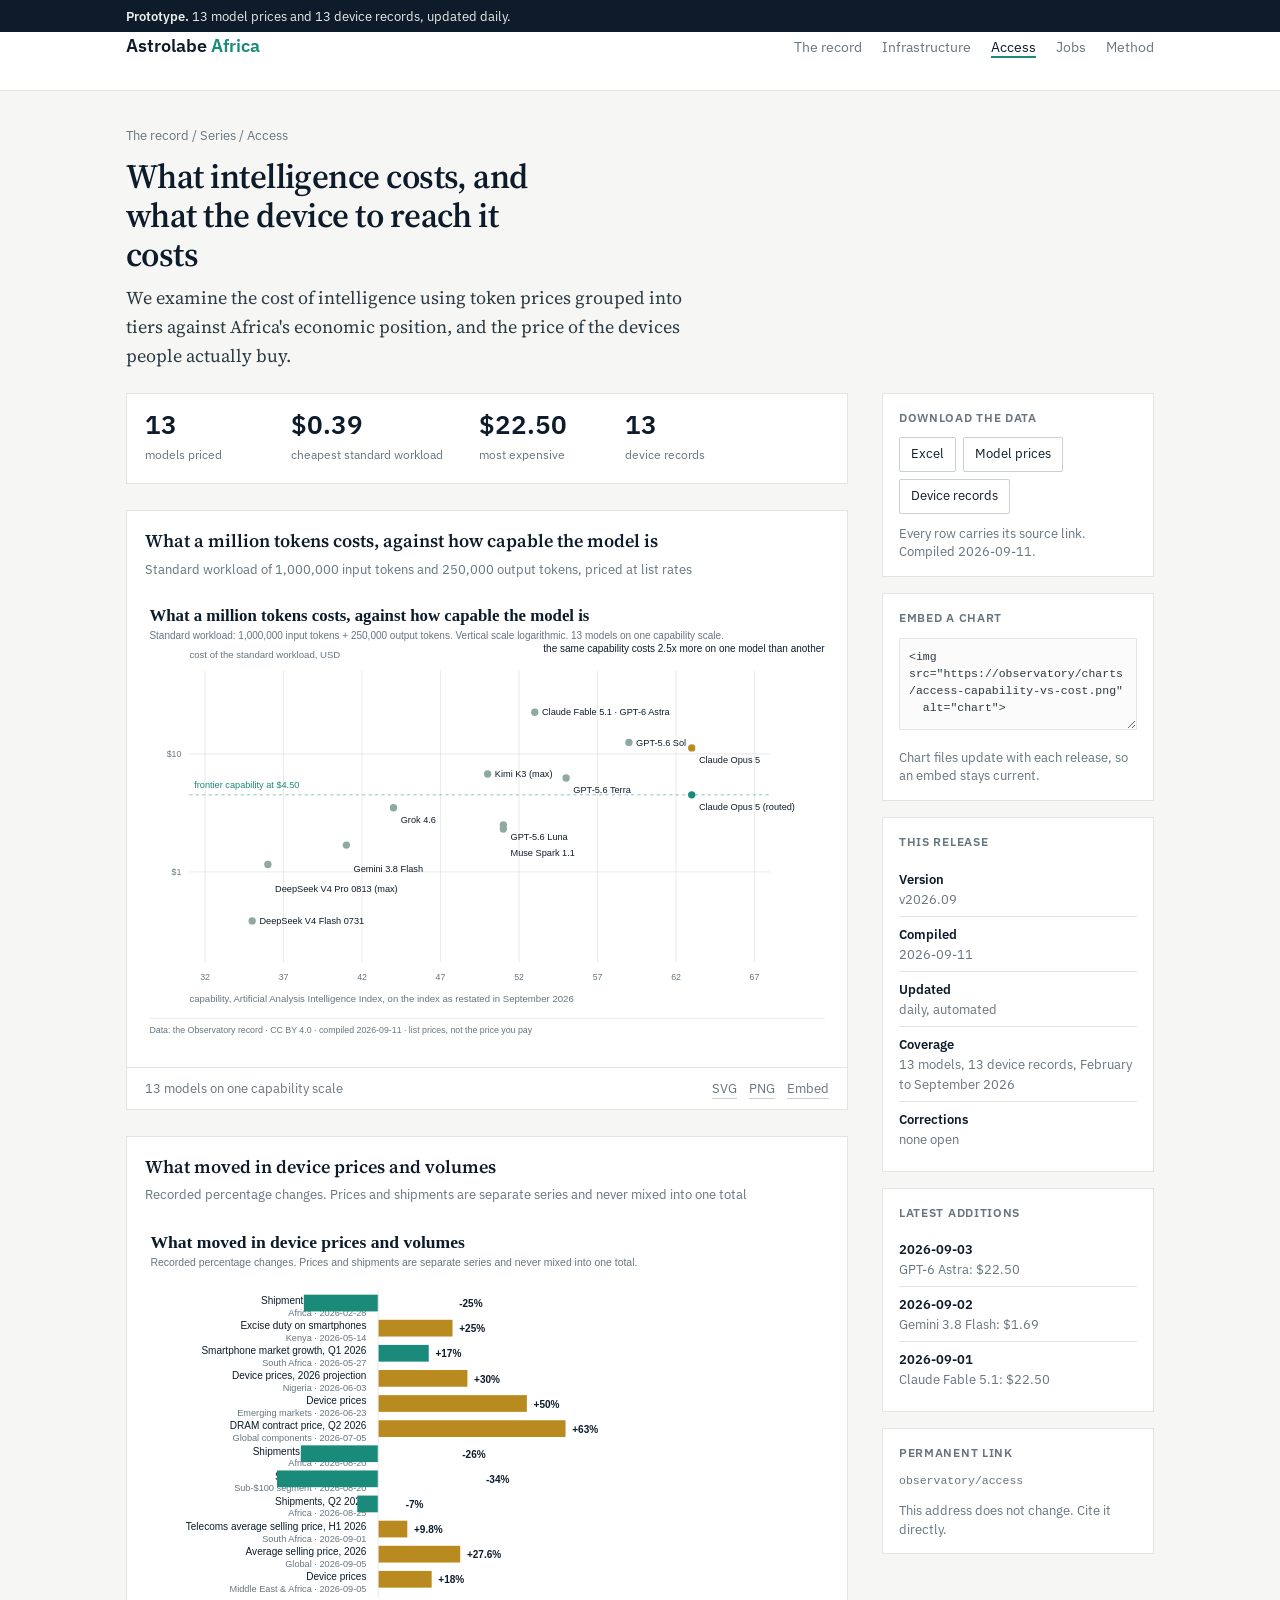
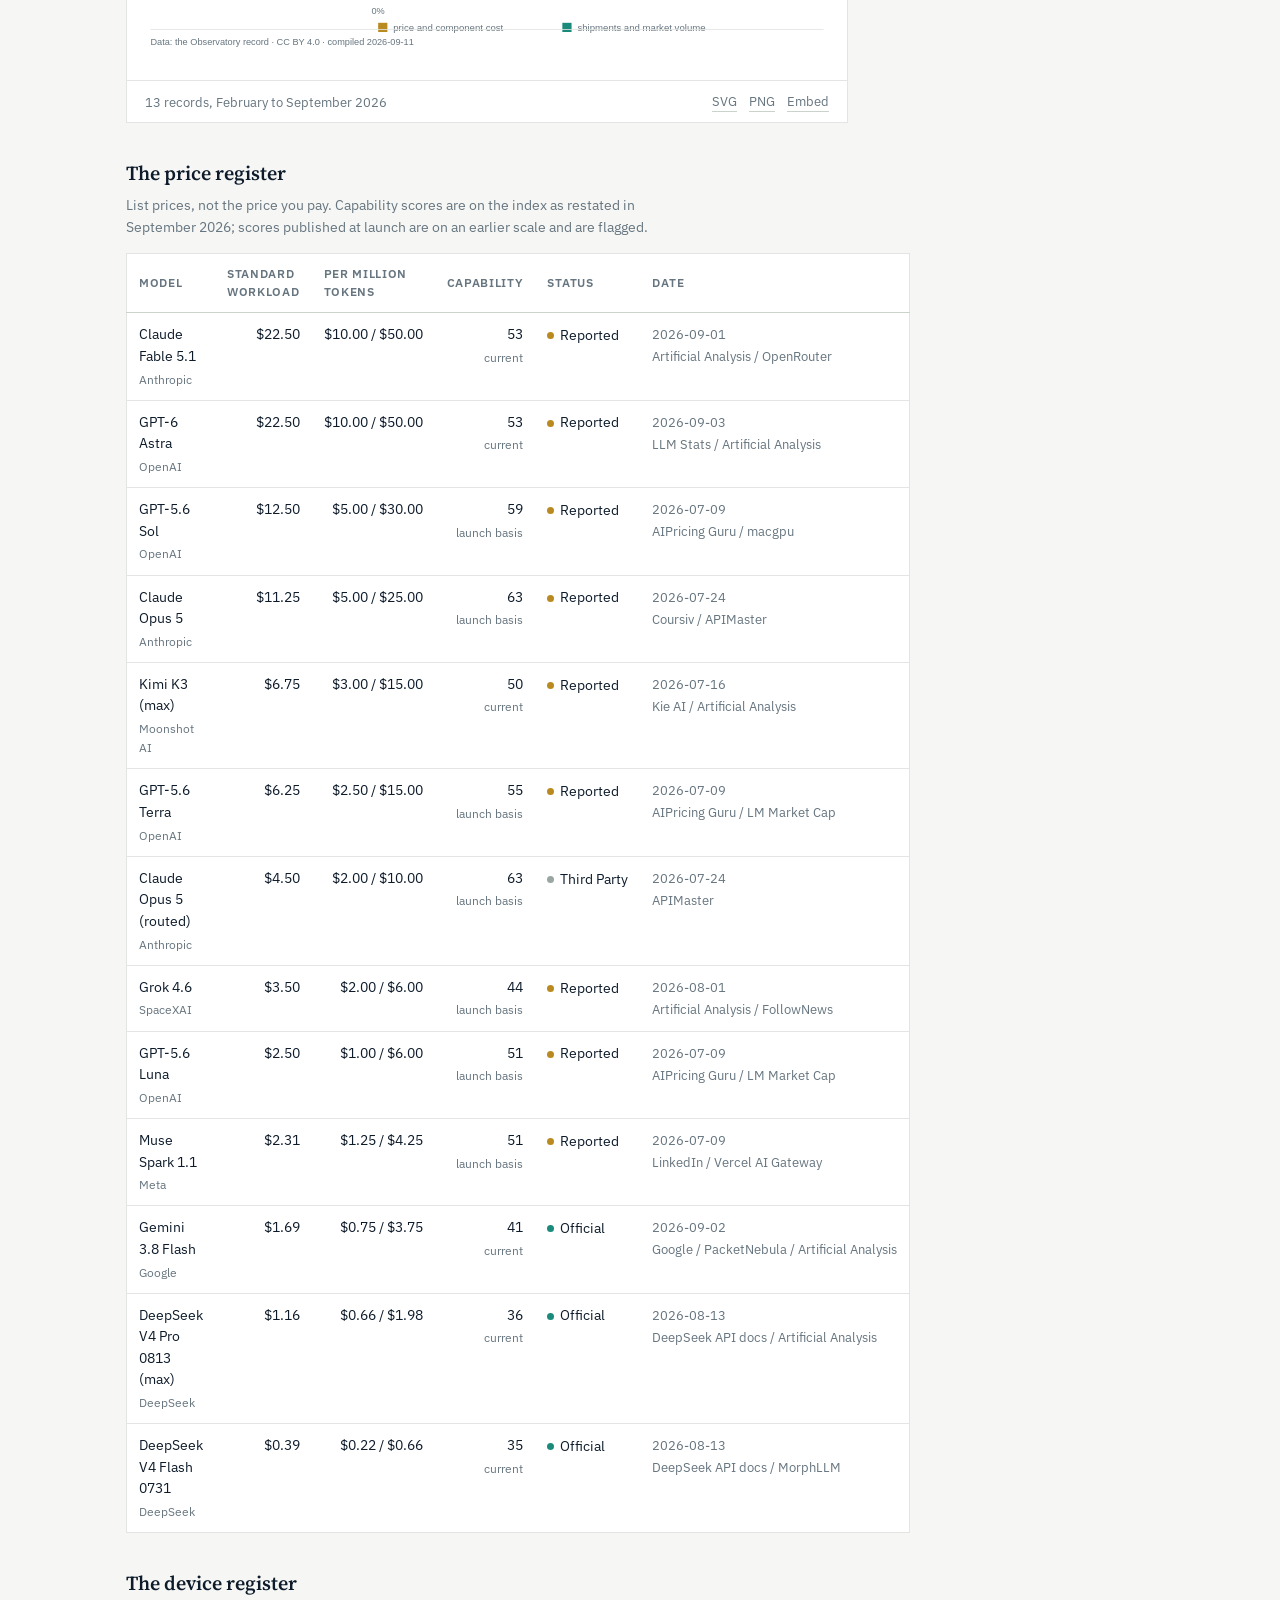
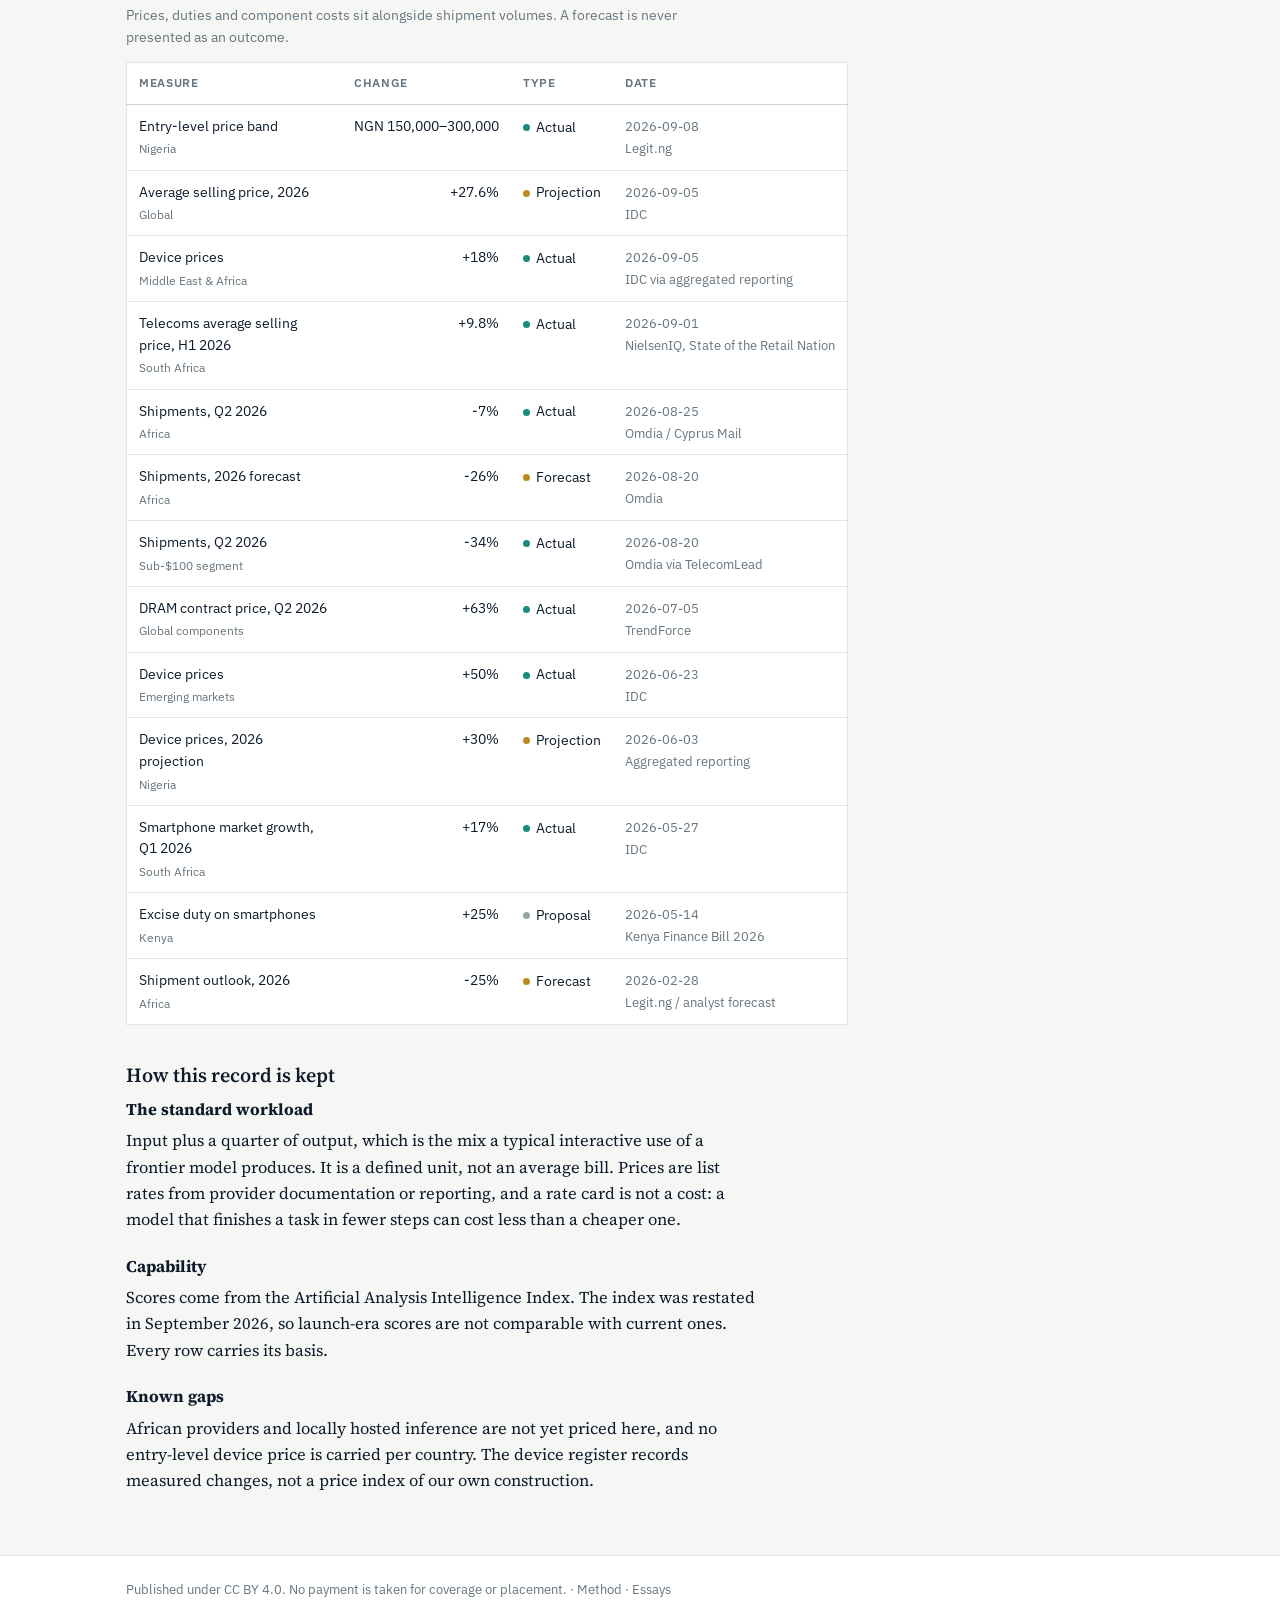
==== access.html @ ad00f9d3 "Whole site in the shareable-chart system Home (monitoring index), Infrastructure, Access, Jobs, Meth" ====
<!DOCTYPE html>
<html lang="en">
<head>
<meta charset="utf-8">
<meta name="viewport" content="width=device-width, initial-scale=1">
<title>Access — what AI costs in Africa</title>
<link rel="preconnect" href="https://fonts.googleapis.com">
<link rel="preconnect" href="https://fonts.gstatic.com" crossorigin>
<link href="https://fonts.googleapis.com/css2?family=Source+Serif+4:opsz,wght@8..60,400;8..60,600&family=IBM+Plex+Sans:wght@400;500;600&display=swap" rel="stylesheet">
<link rel="stylesheet" href="css/style.css">
</head>
<body>
<div class="flag"><div class="wrap"><b>Prototype.</b> 13 model prices and 13 device records, updated daily.</div></div>
<header class="masthead"><div class="wrap">
  <a class="mark" href="index.html">Astrolabe <span>Africa</span></a>
  <nav class="nav"><a href="index.html">The record</a><a href="infrastructure.html">Infrastructure</a><a class="here" href="access.html">Access</a><a href="jobs.html">Jobs</a><a href="method.html">Method</a></nav>
</div></header>
<header class="title"><div class="wrap">
  <div class="crumb"><a href="index.html">The record</a> / Series / Access</div>
  <h1>What intelligence costs, and what the device to reach it costs</h1>
  <p class="standfirst">We examine the cost of intelligence using token prices grouped into tiers against Africa's economic position, and the price of the devices people actually buy.</p>
</div></header>
<div class="wrap layout">
  <div><div class="readout">
      <div><b>13</b><small>models priced</small></div>
      <div><b>$0.39</b><small>cheapest standard workload</small></div>
      <div><b>$22.50</b><small>most expensive</small></div>
      <div><b>13</b><small>device records</small></div>
    </div>
    
    <div class="frame">
      <div class="frame-head">
        <h2>What a million tokens costs, against how capable the model is</h2>
        <p>Standard workload of 1,000,000 input tokens and 250,000 output tokens, priced at list rates</p>
      </div>
      <img src="charts/access-capability-vs-cost.svg" alt="What a million tokens costs, against how capable the model is">
      <div class="frame-foot">
        <span>13 models on one capability scale</span>
        <span class="dl">
          <a href="charts/access-capability-vs-cost.svg" download>SVG</a>
          <a href="charts/access-capability-vs-cost.png" download>PNG</a>
          <a href="#embed">Embed</a>
        </span>
      </div>
    </div>
    
    <div class="frame">
      <div class="frame-head">
        <h2>What moved in device prices and volumes</h2>
        <p>Recorded percentage changes. Prices and shipments are separate series and never mixed into one total</p>
      </div>
      <img src="charts/access-device-moves.svg" alt="What moved in device prices and volumes">
      <div class="frame-foot">
        <span>13 records, February to September 2026</span>
        <span class="dl">
          <a href="charts/access-device-moves.svg" download>SVG</a>
          <a href="charts/access-device-moves.png" download>PNG</a>
          <a href="#embed">Embed</a>
        </span>
      </div>
    </div>
    <h2 class="sec">The price register</h2>
    <p class="sec-note">List prices, not the price you pay. Capability scores are on the index as restated in
    September 2026; scores published at launch are on an earlier scale and are flagged.</p>
    <table class="register">
      <thead><tr><th>Model</th><th class="num">Standard workload</th><th class="num">Per million tokens</th>
      <th class="num">Capability</th><th>Status</th><th>Date</th></tr></thead>
      <tbody><tr><td class="pr">Claude Fable 5.1<span class="sub">Anthropic</span></td><td class="num">$22.50</td><td class="num">$10.00 / $50.00</td><td class="num">53<span class="sub">current</span></td><td><span class="st reported"><i></i>Reported</span></td><td class="chg">2026-09-01<span class="sub"><a class="src" href="https://artificialanalysis.ai/models/claude-fable-5-1" target="_blank" rel="noopener">Artificial Analysis / OpenRouter</a></span></td></tr><tr><td class="pr">GPT-6 Astra<span class="sub">OpenAI</span></td><td class="num">$22.50</td><td class="num">$10.00 / $50.00</td><td class="num">53<span class="sub">current</span></td><td><span class="st reported"><i></i>Reported</span></td><td class="chg">2026-09-03<span class="sub"><a class="src" href="https://llm-stats.com/blog/research/gpt-6-astra-launch" target="_blank" rel="noopener">LLM Stats / Artificial Analysis</a></span></td></tr><tr><td class="pr">GPT-5.6 Sol<span class="sub">OpenAI</span></td><td class="num">$12.50</td><td class="num">$5.00 / $30.00</td><td class="num">59<span class="sub">launch basis</span></td><td><span class="st reported"><i></i>Reported</span></td><td class="chg">2026-07-09<span class="sub"><a class="src" href="https://www.aipricing.guru/openai-pricing/" target="_blank" rel="noopener">AIPricing Guru / macgpu</a></span></td></tr><tr><td class="pr">Claude Opus 5<span class="sub">Anthropic</span></td><td class="num">$11.25</td><td class="num">$5.00 / $25.00</td><td class="num">63<span class="sub">launch basis</span></td><td><span class="st reported"><i></i>Reported</span></td><td class="chg">2026-07-24<span class="sub"><a class="src" href="https://apimaster.ai/blog/claude-opus-5-apimaster-launch-2026" target="_blank" rel="noopener">Coursiv / APIMaster</a></span></td></tr><tr><td class="pr">Kimi K3 (max)<span class="sub">Moonshot AI</span></td><td class="num">$6.75</td><td class="num">$3.00 / $15.00</td><td class="num">50<span class="sub">current</span></td><td><span class="st reported"><i></i>Reported</span></td><td class="chg">2026-07-16<span class="sub"><a class="src" href="https://kie.ai/blog/kimi-k3-pricing" target="_blank" rel="noopener">Kie AI / Artificial Analysis</a></span></td></tr><tr><td class="pr">GPT-5.6 Terra<span class="sub">OpenAI</span></td><td class="num">$6.25</td><td class="num">$2.50 / $15.00</td><td class="num">55<span class="sub">launch basis</span></td><td><span class="st reported"><i></i>Reported</span></td><td class="chg">2026-07-09<span class="sub"><a class="src" href="https://lmmarketcap.com/reports/gpt-5-6-sol-terra-luna" target="_blank" rel="noopener">AIPricing Guru / LM Market Cap</a></span></td></tr><tr><td class="pr">Claude Opus 5 (routed)<span class="sub">Anthropic</span></td><td class="num">$4.50</td><td class="num">$2.00 / $10.00</td><td class="num">63<span class="sub">launch basis</span></td><td><span class="st third"><i></i>Third Party</span></td><td class="chg">2026-07-24<span class="sub"><a class="src" href="https://apimaster.ai/blog/claude-opus-5-apimaster-launch-2026" target="_blank" rel="noopener">APIMaster</a></span></td></tr><tr><td class="pr">Grok 4.6<span class="sub">SpaceXAI</span></td><td class="num">$3.50</td><td class="num">$2.00 / $6.00</td><td class="num">44<span class="sub">launch basis</span></td><td><span class="st reported"><i></i>Reported</span></td><td class="chg">2026-08-01<span class="sub"><a class="src" href="https://artificialanalysis.ai/models" target="_blank" rel="noopener">Artificial Analysis / FollowNews</a></span></td></tr><tr><td class="pr">GPT-5.6 Luna<span class="sub">OpenAI</span></td><td class="num">$2.50</td><td class="num">$1.00 / $6.00</td><td class="num">51<span class="sub">launch basis</span></td><td><span class="st reported"><i></i>Reported</span></td><td class="chg">2026-07-09<span class="sub"><a class="src" href="https://lmmarketcap.com/reports/gpt-5-6-sol-terra-luna" target="_blank" rel="noopener">AIPricing Guru / LM Market Cap</a></span></td></tr><tr><td class="pr">Muse Spark 1.1<span class="sub">Meta</span></td><td class="num">$2.31</td><td class="num">$1.25 / $4.25</td><td class="num">51<span class="sub">launch basis</span></td><td><span class="st reported"><i></i>Reported</span></td><td class="chg">2026-07-09<span class="sub"><a class="src" href="https://vercel.com/ai-gateway/models/muse-spark-1-1" target="_blank" rel="noopener">LinkedIn / Vercel AI Gateway</a></span></td></tr><tr><td class="pr">Gemini 3.8 Flash<span class="sub">Google</span></td><td class="num">$1.69</td><td class="num">$0.75 / $3.75</td><td class="num">41<span class="sub">current</span></td><td><span class="st official"><i></i>Official</span></td><td class="chg">2026-09-02<span class="sub"><a class="src" href="https://benchlm.ai/models/gemini-3-8-flash" target="_blank" rel="noopener">Google / PacketNebula / Artificial Analysis</a></span></td></tr><tr><td class="pr">DeepSeek V4 Pro 0813 (max)<span class="sub">DeepSeek</span></td><td class="num">$1.16</td><td class="num">$0.66 / $1.98</td><td class="num">36<span class="sub">current</span></td><td><span class="st official"><i></i>Official</span></td><td class="chg">2026-08-13<span class="sub"><a class="src" href="https://api-docs.deepseek.com/quick_start/pricing/" target="_blank" rel="noopener">DeepSeek API docs / Artificial Analysis</a></span></td></tr><tr><td class="pr">DeepSeek V4 Flash 0731<span class="sub">DeepSeek</span></td><td class="num">$0.39</td><td class="num">$0.22 / $0.66</td><td class="num">35<span class="sub">current</span></td><td><span class="st official"><i></i>Official</span></td><td class="chg">2026-08-13<span class="sub"><a class="src" href="https://www.morphllm.com/deepseek-v4" target="_blank" rel="noopener">DeepSeek API docs / MorphLLM</a></span></td></tr></tbody>
    </table>
    <h2 class="sec">The device register</h2>
    <p class="sec-note">Prices, duties and component costs sit alongside shipment volumes. A forecast is never
    presented as an outcome.</p>
    <table class="register">
      <thead><tr><th>Measure</th><th class="num">Change</th><th>Type</th><th>Date</th></tr></thead>
      <tbody><tr><td class="pr">Entry-level price band<span class="sub">Nigeria</span></td><td class="num">NGN 150,000&ndash;300,000</td><td><span class="st official"><i></i>Actual</span></td><td class="chg">2026-09-08<span class="sub"><a class="src" href="https://www.legit.ng/business-economy/technology/" target="_blank" rel="noopener">Legit.ng</a></span></td></tr><tr><td class="pr">Average selling price, 2026<span class="sub">Global</span></td><td class="num">+27.6%</td><td><span class="st reported"><i></i>Projection</span></td><td class="chg">2026-09-05<span class="sub"><a class="src" href="https://my.idc.com/getdoc.jsp?containerId=IDC_P37251" target="_blank" rel="noopener">IDC</a></span></td></tr><tr><td class="pr">Device prices<span class="sub">Middle East &amp; Africa</span></td><td class="num">+18%</td><td><span class="st official"><i></i>Actual</span></td><td class="chg">2026-09-05<span class="sub"><a class="src" href="https://my.idc.com/getdoc.jsp?containerId=IDC_P37251" target="_blank" rel="noopener">IDC via aggregated reporting</a></span></td></tr><tr><td class="pr">Telecoms average selling price, H1 2026<span class="sub">South Africa</span></td><td class="num">+9.8%</td><td><span class="st official"><i></i>Actual</span></td><td class="chg">2026-09-01<span class="sub"><a class="src" href="https://mybroadband.co.za/news/smartphones/" target="_blank" rel="noopener">NielsenIQ, State of the Retail Nation</a></span></td></tr><tr><td class="pr">Shipments, Q2 2026<span class="sub">Africa</span></td><td class="num">-7%</td><td><span class="st official"><i></i>Actual</span></td><td class="chg">2026-08-25<span class="sub"><a class="src" href="https://cyprus-mail.com/2026/08/25/africas-smartphone-market-suffers-first-decline-in-three-years/" target="_blank" rel="noopener">Omdia / Cyprus Mail</a></span></td></tr><tr><td class="pr">Shipments, 2026 forecast<span class="sub">Africa</span></td><td class="num">-26%</td><td><span class="st reported"><i></i>Forecast</span></td><td class="chg">2026-08-20<span class="sub"><a class="src" href="https://omdia.tech.informa.com/" target="_blank" rel="noopener">Omdia</a></span></td></tr><tr><td class="pr">Shipments, Q2 2026<span class="sub">Sub-$100 segment</span></td><td class="num">-34%</td><td><span class="st official"><i></i>Actual</span></td><td class="chg">2026-08-20<span class="sub"><a class="src" href="https://telecomlead.com/smartphone/africa-smartphone-shipments-fall-7-in-q2-2026-as-sub-100-devices-plunge-34" target="_blank" rel="noopener">Omdia via TelecomLead</a></span></td></tr><tr><td class="pr">DRAM contract price, Q2 2026<span class="sub">Global components</span></td><td class="num">+63%</td><td><span class="st official"><i></i>Actual</span></td><td class="chg">2026-07-05<span class="sub"><a class="src" href="https://www.trendforce.com/presscenter/" target="_blank" rel="noopener">TrendForce</a></span></td></tr><tr><td class="pr">Device prices<span class="sub">Emerging markets</span></td><td class="num">+50%</td><td><span class="st official"><i></i>Actual</span></td><td class="chg">2026-06-23<span class="sub"><a class="src" href="https://my.idc.com/getdoc.jsp?containerId=IDC_P37251" target="_blank" rel="noopener">IDC</a></span></td></tr><tr><td class="pr">Device prices, 2026 projection<span class="sub">Nigeria</span></td><td class="num">+30%</td><td><span class="st reported"><i></i>Projection</span></td><td class="chg">2026-06-03<span class="sub"><a class="src" href="https://techcabal.com/" target="_blank" rel="noopener">Aggregated reporting</a></span></td></tr><tr><td class="pr">Smartphone market growth, Q1 2026<span class="sub">South Africa</span></td><td class="num">+17%</td><td><span class="st official"><i></i>Actual</span></td><td class="chg">2026-05-27<span class="sub"><a class="src" href="https://my.idc.com/getdoc.jsp?containerId=IDC_P37251" target="_blank" rel="noopener">IDC</a></span></td></tr><tr><td class="pr">Excise duty on smartphones<span class="sub">Kenya</span></td><td class="num">+25%</td><td><span class="st third"><i></i>Proposal</span></td><td class="chg">2026-05-14<span class="sub"><a class="src" href="https://www.businessdailyafrica.com/bd/economy/kenya-finance-bill-2026-smartphones-excise-duty" target="_blank" rel="noopener">Kenya Finance Bill 2026</a></span></td></tr><tr><td class="pr">Shipment outlook, 2026<span class="sub">Africa</span></td><td class="num">-25%</td><td><span class="st reported"><i></i>Forecast</span></td><td class="chg">2026-02-28<span class="sub"><a class="src" href="https://www.legit.ng/business-economy/technology/" target="_blank" rel="noopener">Legit.ng / analyst forecast</a></span></td></tr></tbody>
    </table>
    <h2 class="sec">How this record is kept</h2>
    <div class="prose">
      <h3>The standard workload</h3>
      <p>Input plus a quarter of output, which is the mix a typical interactive use of a frontier model produces.
      It is a defined unit, not an average bill. Prices are list rates from provider documentation or reporting,
      and a rate card is not a cost: a model that finishes a task in fewer steps can cost less than a cheaper one.</p>
      <h3>Capability</h3>
      <p>Scores come from the Artificial Analysis Intelligence Index. The index was restated in September 2026, so
      launch-era scores are not comparable with current ones. Every row carries its basis.</p>
      <h3>Known gaps</h3>
      <p>African providers and locally hosted inference are not yet priced here, and no entry-level device price is
      carried per country. The device register records measured changes, not a price index of our own construction.</p>
    </div></div>

  <aside class="side">
    <div class="box">
      <h3>Download the data</h3>
      <div class="files"><a href="data/ai-access-observatory.xlsx" download>Excel</a><a href="data/model-prices.csv" download>Model prices</a><a href="data/device-prices.csv" download>Device records</a></div>
      <p>Every row carries its source link. Compiled 2026-09-11.</p>
    </div>
    <div class="box" id="embed">
      <h3>Embed a chart</h3>
      <textarea readonly>&lt;img src="https://observatory/charts/access-capability-vs-cost.png"
  alt="chart"&gt;</textarea>
      <p>Chart files update with each release, so an embed stays current.</p>
    </div>
    <div class="box">
      <h3>This release</h3>
      <ul><li><b>Version</b>v2026.09</li><li><b>Compiled</b>2026-09-11</li><li><b>Updated</b>daily, automated</li><li><b>Coverage</b>13 models, 13 device records, February to September 2026</li><li><b>Corrections</b>none open</li></ul>
    </div>
    <div class="box">
      <h3>Latest additions</h3>
      <ul><li><b>2026-09-03</b>GPT-6 Astra: $22.50</li><li><b>2026-09-02</b>Gemini 3.8 Flash: $1.69</li><li><b>2026-09-01</b>Claude Fable 5.1: $22.50</li></ul>
    </div>
    <div class="box">
      <h3>Permanent link</h3>
      <div class="perm">observatory/access</div>
      <p>This address does not change. Cite it directly.</p>
    </div>
  </aside>
</div>
<footer><div class="wrap">
  Published under CC BY 4.0. No payment is taken for coverage or placement.
  · <a href="method.html">Method</a> · <a href="analysis.html">Essays</a>
</div></footer>
</body>
</html>
---- css/style.css ----
/* Observatory design system: one ground, one ink, colour reserved for data.
   Serif for reading, sans for numerals and interface. Thin rules, no shadow. */
:root{
  --ground:#F6F7F5; --surface:#FFFFFF; --ink:#0D1B2A; --muted:#66757F;
  --rule:#E2E5E2; --rule-strong:#C9D2CB;
  --live:#1A8A7A; --plan:#B98A1F; --jobs:#C05A36; --action:#1B4F8A;
  --serif:"Source Serif 4",Georgia,"Times New Roman",serif;
  --sans:"IBM Plex Sans",-apple-system,"Segoe UI",Helvetica,Arial,sans-serif;
}
*{box-sizing:border-box}
body{margin:0;background:var(--ground);color:var(--ink);font-family:var(--serif);font-size:17px;
     line-height:1.6;font-variant-numeric:tabular-nums;-webkit-font-smoothing:antialiased}
a{color:var(--action);text-decoration:none;border-bottom:1px solid rgba(27,79,138,.28)}
a:hover{border-bottom-color:var(--action)}
a:focus-visible,button:focus-visible{outline:2px solid var(--action);outline-offset:3px}
.wrap{max-width:1080px;margin:0 auto;padding:0 26px}

/* chrome */
.flag{background:var(--ink);color:#E7EDE8;font-family:var(--sans);font-size:12.5px;padding:6px 0}
.flag b{font-weight:600}
.masthead{background:var(--surface);border-bottom:1px solid var(--rule)}
.masthead .wrap{display:flex;align-items:baseline;gap:30px;height:58px}
.mark{font-family:var(--sans);font-weight:600;font-size:18px;color:var(--ink);border:0}
.mark span{color:var(--live)}
.nav{margin-left:auto;display:flex;gap:20px;font-family:var(--sans);font-size:14px}
.nav a{color:var(--muted);border:0}
.nav a:hover{color:var(--ink)}
.nav a.here{color:var(--ink);box-shadow:inset 0 -2px 0 var(--live)}

/* page title */
header.title{padding:34px 0 22px}
.crumb{font-family:var(--sans);font-size:12.5px;color:var(--muted);margin-bottom:12px}
.crumb a{color:var(--muted);border:0}
h1{font-size:34px;line-height:1.15;letter-spacing:-.016em;margin:0 0 10px;max-width:26ch;font-weight:600}
.standfirst{font-size:18px;color:#2C3A43;margin:0;max-width:64ch}

/* layout */
.layout{display:grid;grid-template-columns:minmax(0,1fr) 272px;gap:34px;padding-bottom:48px;align-items:start}

/* chart frame: the unit of publication */
.frame{background:var(--surface);border:1px solid var(--rule);margin-bottom:26px}
.frame-head{padding:16px 18px 0}
.frame-head h2{font-size:18px;font-weight:600;margin:0 0 3px}
.frame-head p{font-family:var(--sans);font-size:12.5px;color:var(--muted);margin:0}
.frame img{display:block;width:100%;height:auto;padding:12px 0 0}
.frame-foot{display:flex;gap:14px;align-items:center;flex-wrap:wrap;border-top:1px solid var(--rule);
            margin-top:12px;padding:10px 18px;font-family:var(--sans);font-size:12.5px;color:var(--muted)}
.frame-foot .dl{margin-left:auto;display:flex;gap:12px}
.frame-foot a{color:var(--muted);border-bottom-color:var(--rule-strong)}
.frame-foot a:hover{color:var(--ink);border-bottom-color:var(--ink)}

/* sections and prose */
h2.sec{font-size:20px;font-weight:600;margin:34px 0 6px}
.sec-note{font-family:var(--sans);font-size:13.5px;color:var(--muted);margin:0 0 14px;max-width:70ch}
.prose{max-width:70ch}
.prose h3{font-size:16.5px;margin:20px 0 5px}
.prose h3:first-child{margin-top:0}
.prose p{margin:0 0 12px;font-size:16.5px}
.prose p.bullet{padding-left:16px;text-indent:-16px;color:#2C3A43}

/* register tables */
table.register{width:100%;border-collapse:collapse;background:var(--surface);border:1px solid var(--rule);
               font-family:var(--sans);font-size:13.5px;margin-bottom:8px}
.register th{text-align:left;font-weight:600;color:var(--muted);font-size:11.5px;letter-spacing:.06em;
             text-transform:uppercase;padding:11px 12px;border-bottom:1px solid var(--rule-strong)}
.register td{padding:11px 12px;border-bottom:1px solid var(--rule);vertical-align:top}
.register tr:last-child td{border-bottom:0}
.register td.num{text-align:right;white-space:nowrap}
.register .pr a{font-weight:600;border:0}
.register .sub{display:block;color:var(--muted);font-size:12px;margin-top:2px}
.register .chg{color:var(--muted);font-size:12.5px;white-space:nowrap}
.register .muted{color:#9AA6A0}
.register a.src{color:var(--muted);border:0;font-size:12.5px}
.st{display:inline-flex;align-items:center;gap:6px;white-space:nowrap}
.st i{width:7px;height:7px;border-radius:50%;display:inline-block}
.st.live i{background:var(--live)}
.st.build i{background:var(--plan)}
.st.soft i{background:#9AA6A0}
.st.official i{background:var(--live)}
.st.reported i{background:var(--plan)}
.st.third i{background:#9AA6A0}

/* readouts */
.readout{display:flex;gap:36px;flex-wrap:wrap;background:var(--surface);border:1px solid var(--rule);
         padding:16px 18px;margin-bottom:26px}
.readout div{min-width:110px}
.readout b{display:block;font-family:var(--sans);font-size:26px;font-weight:600;line-height:1.15}
.readout small{font-family:var(--sans);font-size:12px;color:var(--muted)}

/* series index */
.series{border-top:1px solid var(--rule-strong);margin-bottom:26px}
.series .row{display:grid;grid-template-columns:180px minmax(0,1fr) 132px;gap:26px;padding:20px 0;
             border-bottom:1px solid var(--rule);align-items:baseline}
.series h3{margin:0;font-size:19px;font-weight:600}
.series h3 a{border:0;color:inherit}
.series p{margin:4px 0 0;color:var(--muted);font-size:16px}
.series .cad{font-family:var(--sans);font-size:12.5px;color:var(--muted);text-align:right}

/* feed */
ul.feed{list-style:none;margin:0 0 26px;padding:0;background:var(--surface);border:1px solid var(--rule)}
ul.feed li{padding:12px 16px;border-bottom:1px solid var(--rule)}
ul.feed li:last-child{border-bottom:0}
ul.feed a{border:0;font-size:16px}
ul.feed .meta{display:block;font-family:var(--sans);font-size:12px;color:var(--muted);margin-top:3px}

/* side rail */
.side .box{background:var(--surface);border:1px solid var(--rule);padding:15px 16px;margin-bottom:16px}
.side h3{font-family:var(--sans);font-size:11.5px;letter-spacing:.06em;text-transform:uppercase;
         color:var(--muted);margin:0 0 10px;font-weight:600}
.side .files{display:flex;flex-wrap:wrap;gap:7px}
.side .files a{font-family:var(--sans);font-size:13px;padding:6px 11px;border:1px solid var(--rule-strong);
               color:var(--ink);border-radius:2px}
.side .files a:hover{border-color:var(--ink)}
.side p{font-family:var(--sans);font-size:12.5px;color:var(--muted);margin:10px 0 0;line-height:1.5}
.side ul{margin:0;padding:0;list-style:none;font-family:var(--sans);font-size:12.5px}
.side li{padding:7px 0;border-bottom:1px solid var(--rule);color:var(--muted)}
.side li:last-child{border-bottom:0}
.side li b{display:block;color:var(--ink);font-weight:600}
.side textarea{width:100%;height:92px;padding:9px;border:1px solid var(--rule);background:#FAFBFA;color:#2C3A43;
               resize:vertical;line-height:1.5;font-family:ui-monospace,Menlo,Consolas,monospace;font-size:11.5px}
.perm{font-family:ui-monospace,Menlo,Consolas,monospace;font-size:11.5px;color:var(--muted);word-break:break-all}

footer{background:var(--surface);border-top:1px solid var(--rule);padding:24px 0 40px;
       font-family:var(--sans);font-size:13px;color:var(--muted)}
footer a{color:var(--muted);border:0}
footer a:hover{color:var(--ink)}

@media (max-width:900px){
  .layout{grid-template-columns:1fr}
  .nav{display:none}
  h1{font-size:27px}
  .series .row{grid-template-columns:1fr;gap:6px}
  .series .cad{text-align:left}
}
@media (prefers-reduced-motion:reduce){*{transition:none!important;animation:none!important}}
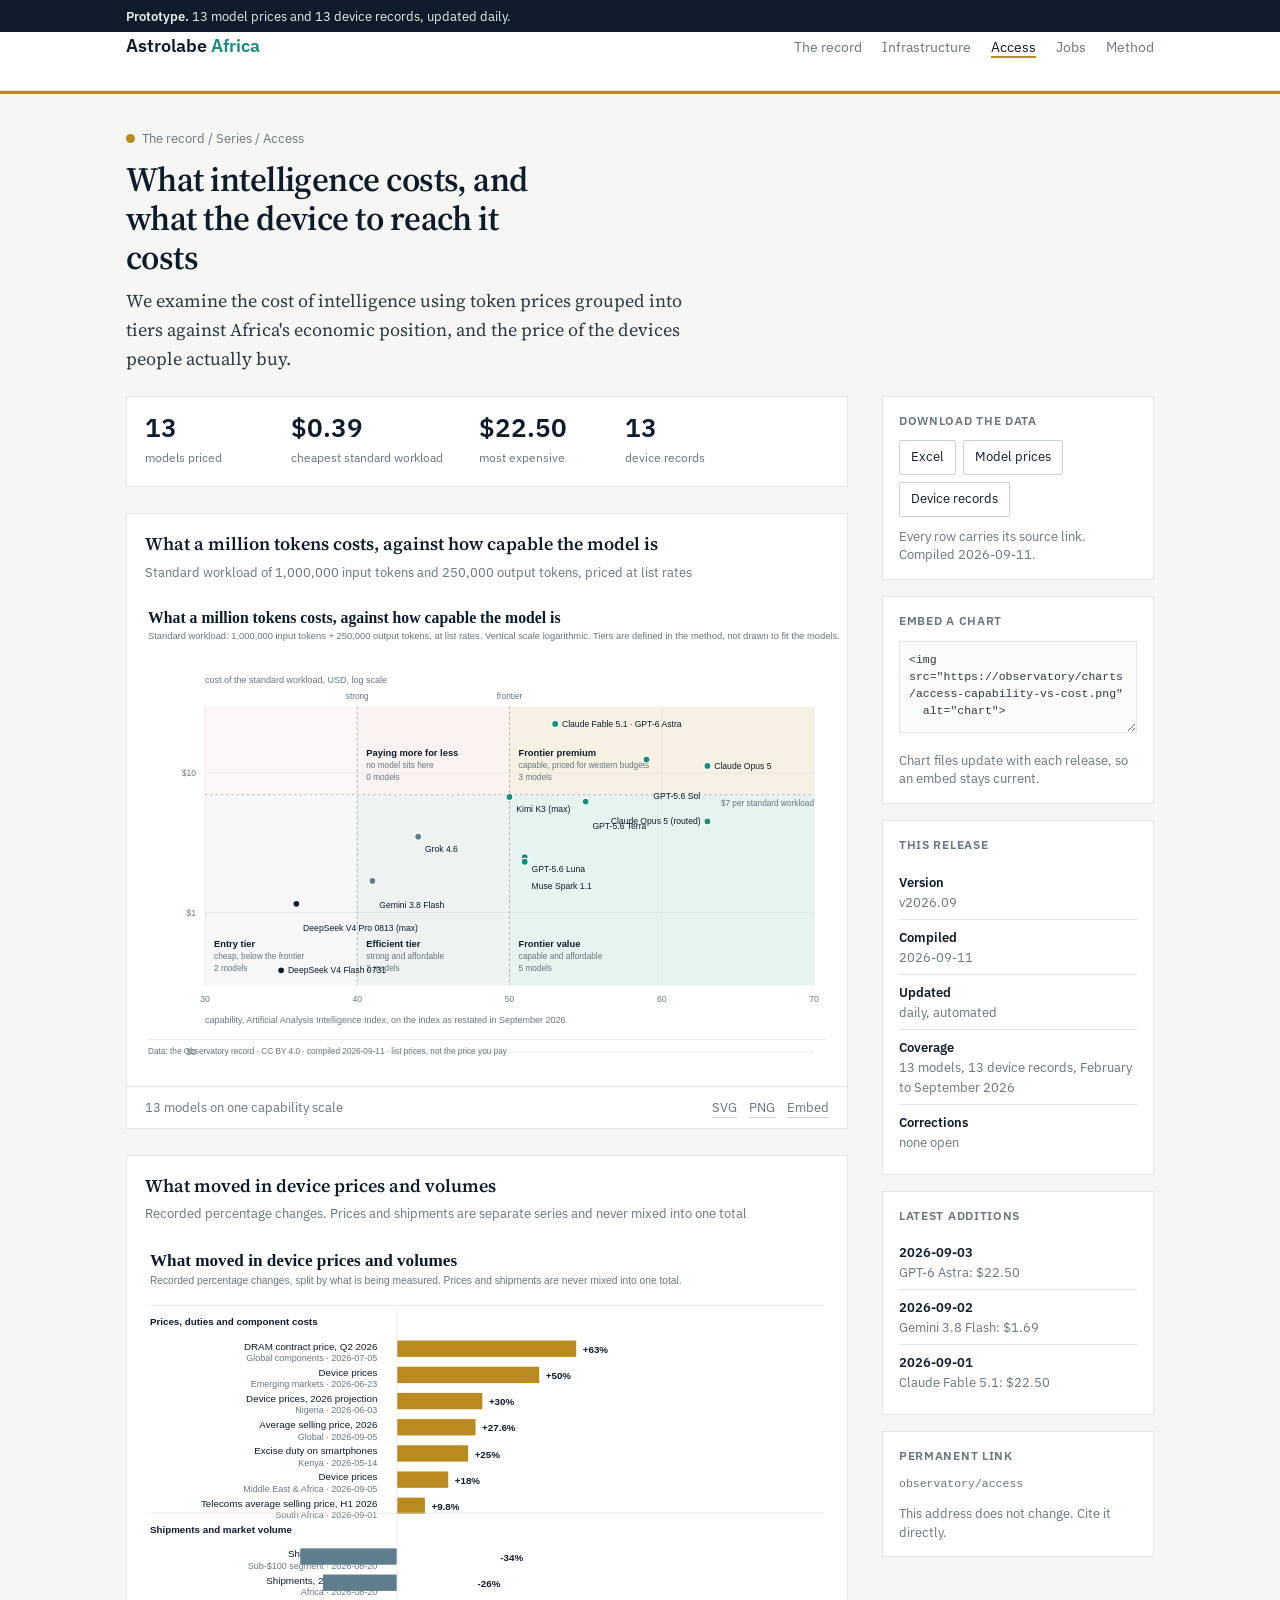
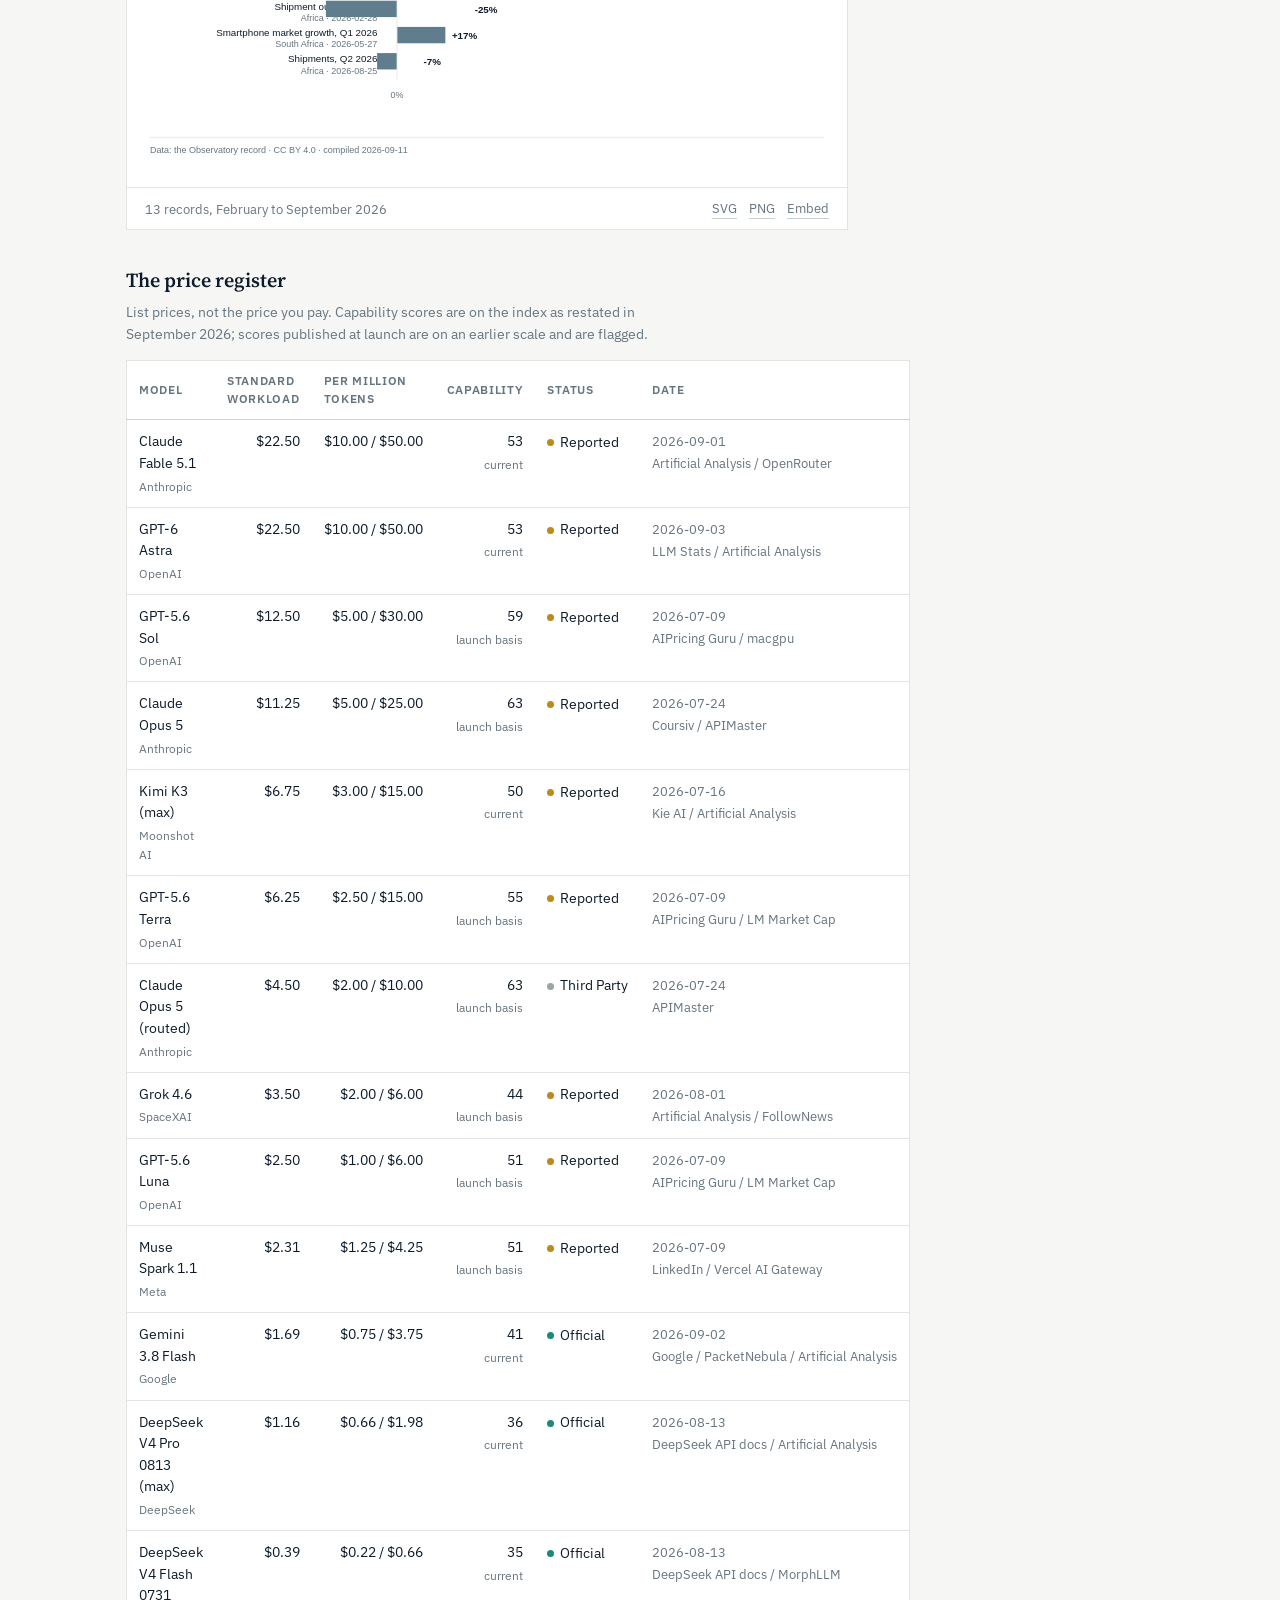
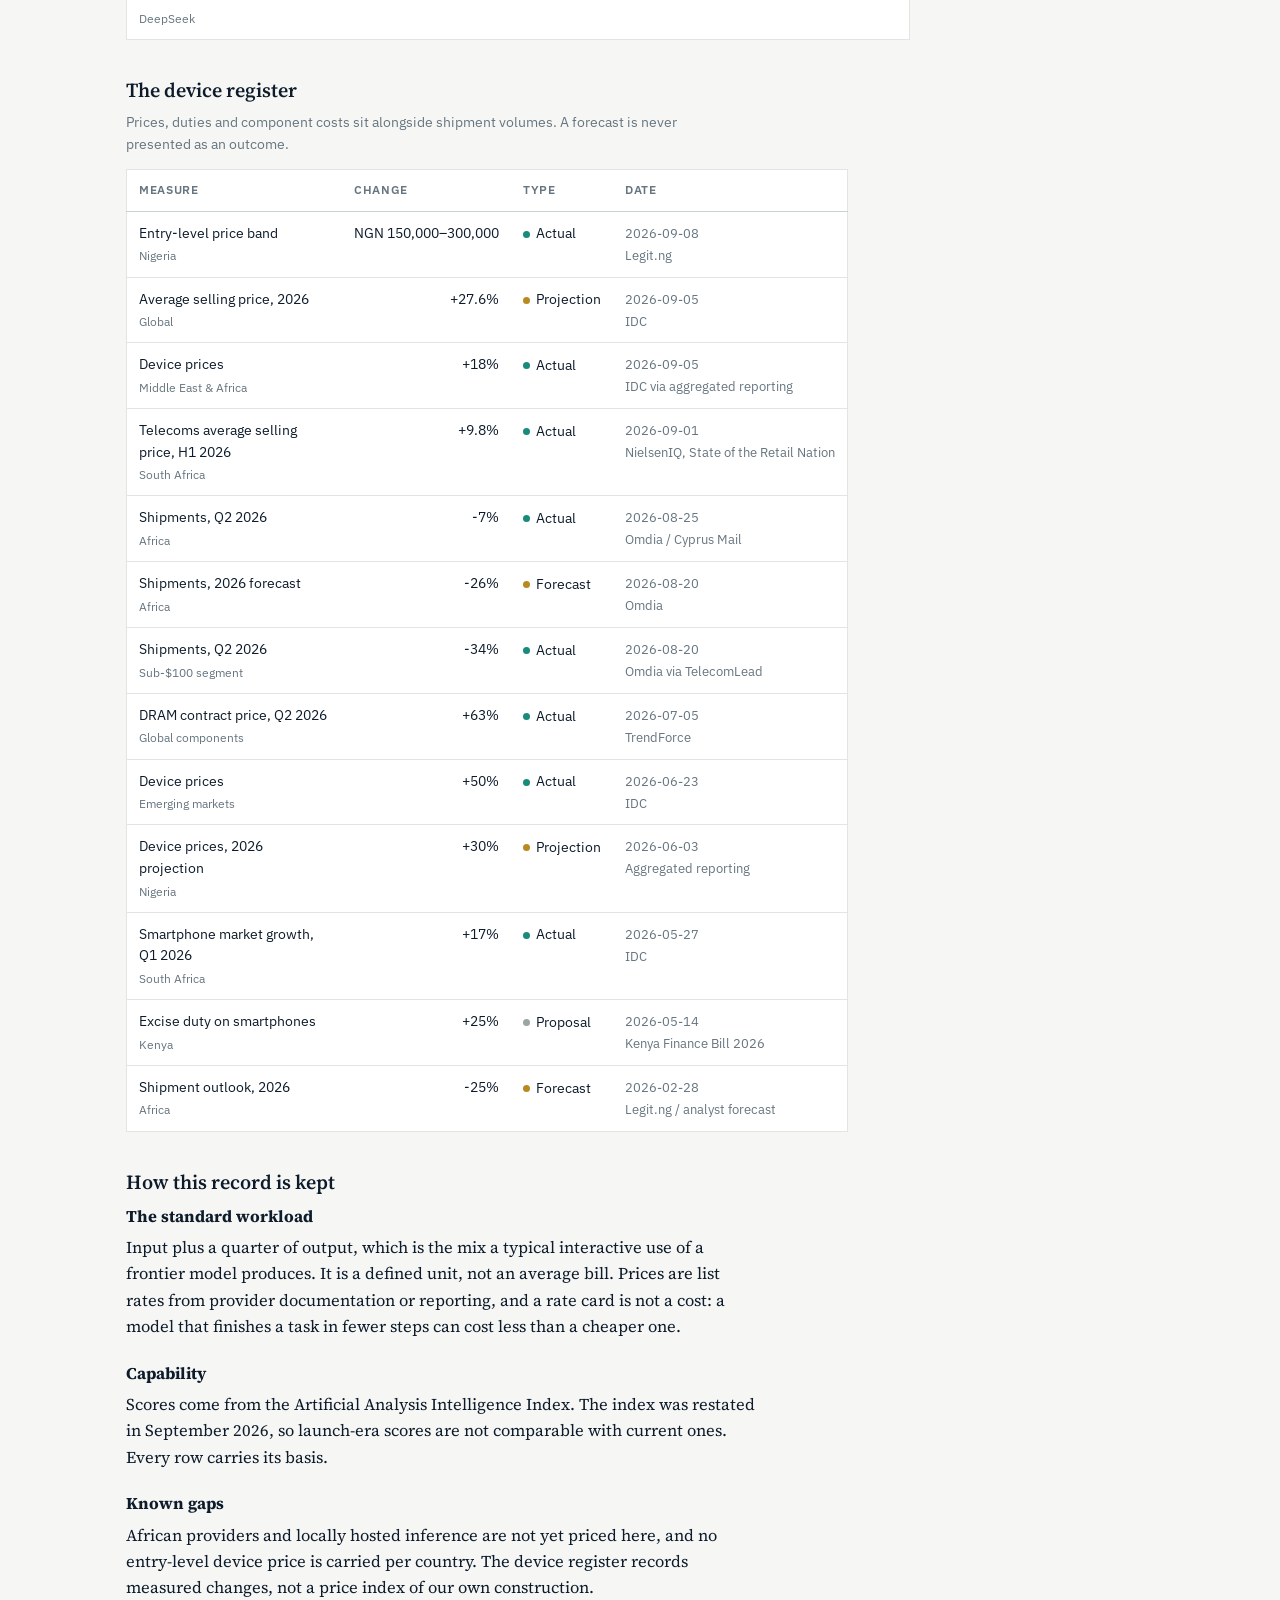
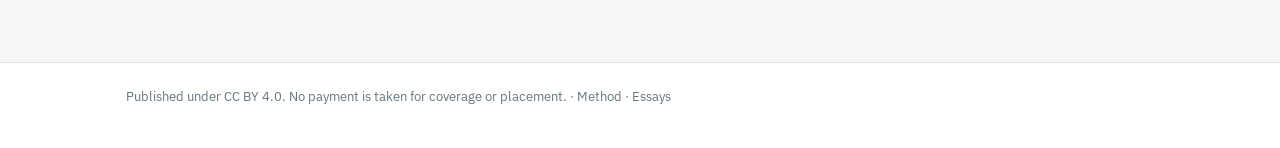
==== commit 1e95ba85: "Whole site in the shareable-chart system Home (monitoring index), Infrastructure, Access, Jobs, Meth" ====
--- a/access.html
+++ b/access.html
@@ -9,14 +9,15 @@
 <link href="https://fonts.googleapis.com/css2?family=Source+Serif+4:opsz,wght@8..60,400;8..60,600&family=IBM+Plex+Sans:wght@400;500;600&display=swap" rel="stylesheet">
 <link rel="stylesheet" href="css/style.css">
 </head>
-<body>
+<body class="dim-access">
 <div class="flag"><div class="wrap"><b>Prototype.</b> 13 model prices and 13 device records, updated daily.</div></div>
 <header class="masthead"><div class="wrap">
   <a class="mark" href="index.html">Astrolabe <span>Africa</span></a>
   <nav class="nav"><a href="index.html">The record</a><a href="infrastructure.html">Infrastructure</a><a class="here" href="access.html">Access</a><a href="jobs.html">Jobs</a><a href="method.html">Method</a></nav>
 </div></header>
+<div class="accent-rule"></div>
 <header class="title"><div class="wrap">
-  <div class="crumb"><a href="index.html">The record</a> / Series / Access</div>
+  <div class="crumb"><span class="chip"></span><a href="index.html">The record</a> / Series / Access</div>
   <h1>What intelligence costs, and what the device to reach it costs</h1>
   <p class="standfirst">We examine the cost of intelligence using token prices grouped into tiers against Africa's economic position, and the price of the devices people actually buy.</p>
 </div></header>
--- a/css/style.css
+++ b/css/style.css
@@ -25,7 +25,7 @@
 .nav{margin-left:auto;display:flex;gap:20px;font-family:var(--sans);font-size:14px}
 .nav a{color:var(--muted);border:0}
 .nav a:hover{color:var(--ink)}
-.nav a.here{color:var(--ink);box-shadow:inset 0 -2px 0 var(--live)}
+.nav a.here{color:var(--ink);box-shadow:inset 0 -2px 0 var(--accent,var(--live))}
 
 /* page title */
 header.title{padding:34px 0 22px}
@@ -133,3 +133,36 @@
   .series .cad{text-align:left}
 }
 @media (prefers-reduced-motion:reduce){*{transition:none!important;animation:none!important}}
+
+
+/* ---------- per-pillar identity: the bucket colours ---------- */
+body.dim-jobs{--accent:#C05A36}
+body.dim-access{--accent:#B98A1F}
+body.dim-infra{--accent:#1A8A7A}
+.accent-rule{height:3px;background:var(--accent,var(--live))}
+.crumb .chip{display:inline-block;width:9px;height:9px;border-radius:50%;background:var(--accent,var(--live));margin-right:7px}
+
+/* ---------- bucket cards (home) ---------- */
+.buckets{display:grid;grid-template-columns:repeat(3,minmax(0,1fr));gap:14px;margin:0 0 30px}
+.bucket{background:var(--surface);border:1px solid var(--rule);border-top:3px solid var(--b);padding:15px 16px 14px}
+.bucket h3{margin:0 0 2px;font-size:17px;font-weight:600}
+.bucket h3 a{color:inherit;border:0}
+.bucket .what{margin:5px 0 12px;font-family:var(--sans);font-size:12.5px;color:var(--muted);line-height:1.45}
+.bucket .stat{font-family:var(--sans);font-size:20px;font-weight:600;line-height:1.25}
+.bucket .stat small{display:block;font-size:11.5px;font-weight:400;color:var(--muted);letter-spacing:.02em}
+.bucket .rows{margin-top:10px;font-family:var(--sans);font-size:12px;color:var(--muted)}
+.bucket .go{display:inline-block;margin-top:12px;font-family:var(--sans);font-size:12.5px;color:var(--b);border:0}
+.bucket .go:hover{border-bottom:1px solid var(--b)}
+.b-jobs{--b:#C05A36}
+.b-access{--b:#B98A1F}
+.b-infra{--b:#1A8A7A}
+
+/* ---------- series dots in the record feeds ---------- */
+.dot{display:inline-block;width:8px;height:8px;border-radius:50%;margin-right:9px;vertical-align:1px}
+.dot-jobs{background:#C05A36}
+.dot-access{background:#B98A1F}
+.dot-infra{background:#1A8A7A}
+
+/* ---------- home hero ---------- */
+.lead{font-size:19px;max-width:60ch}
+@media (max-width:900px){.buckets{grid-template-columns:1fr}}
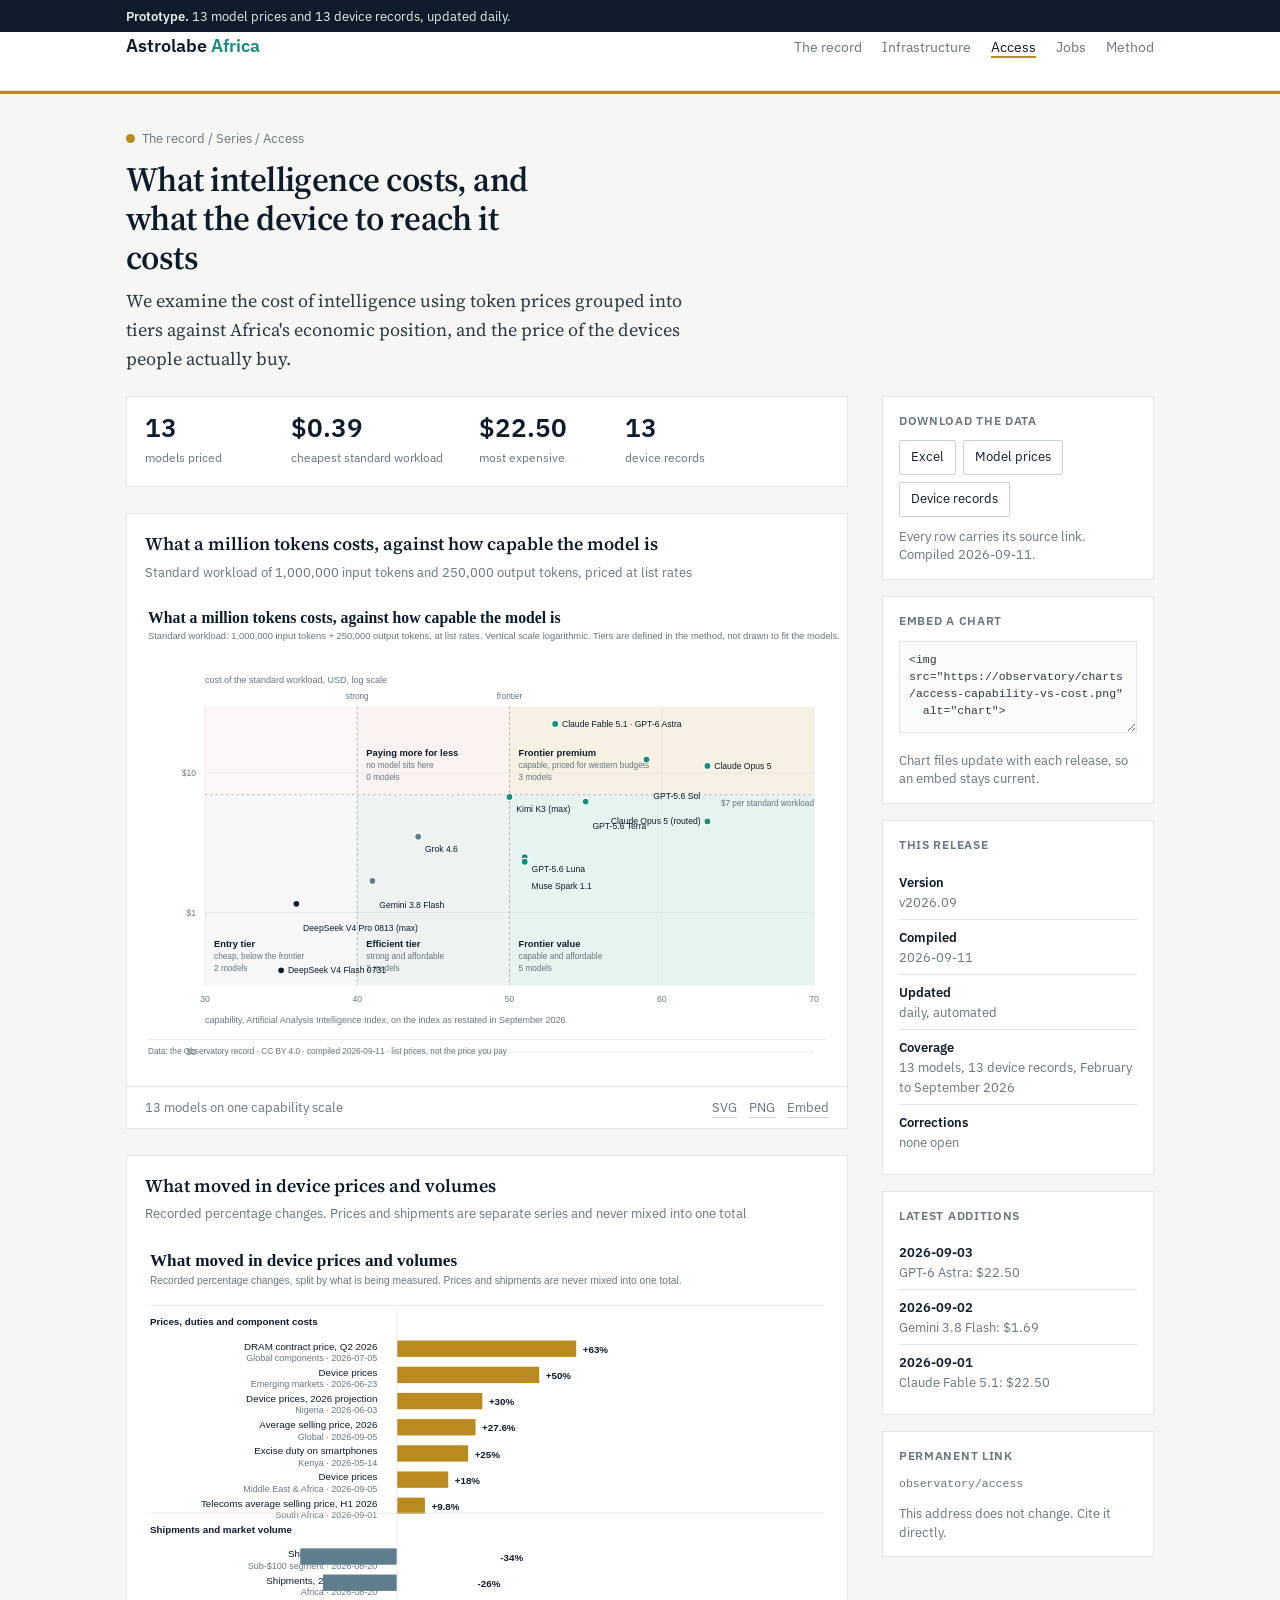
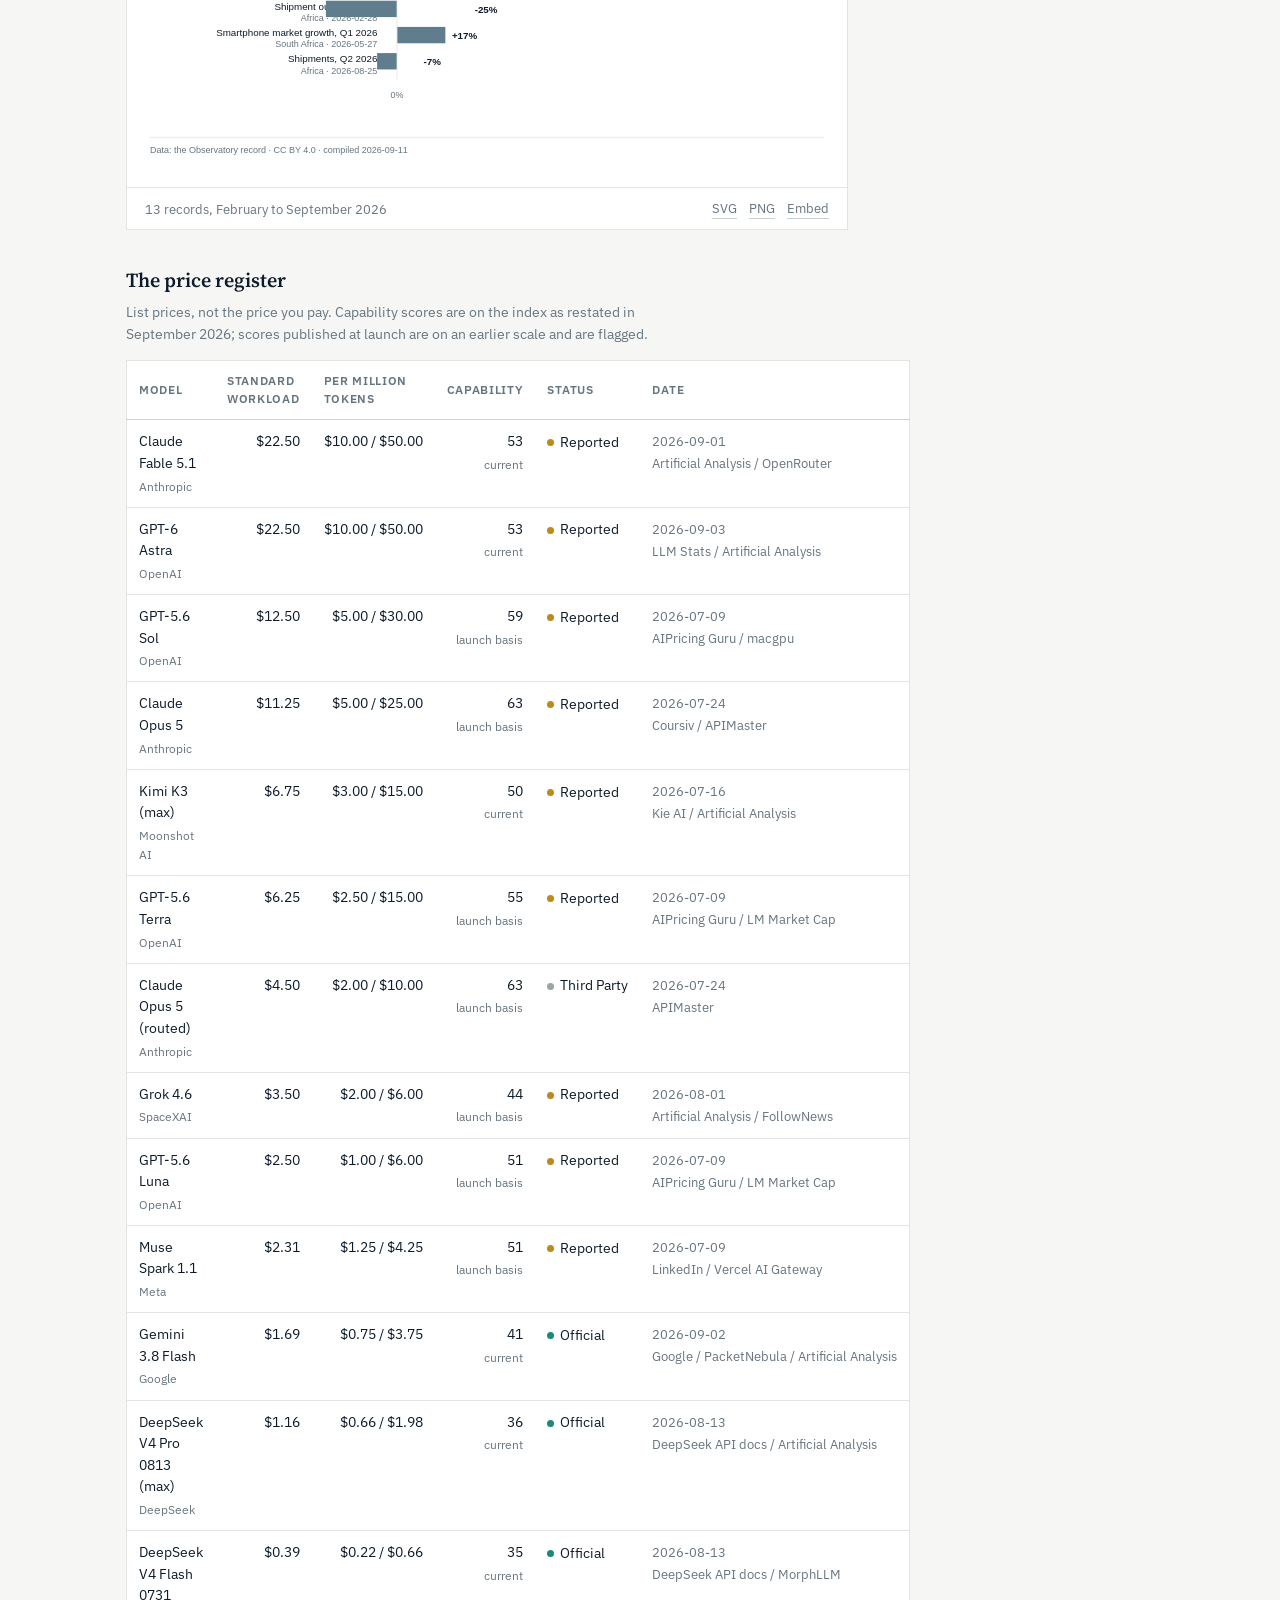
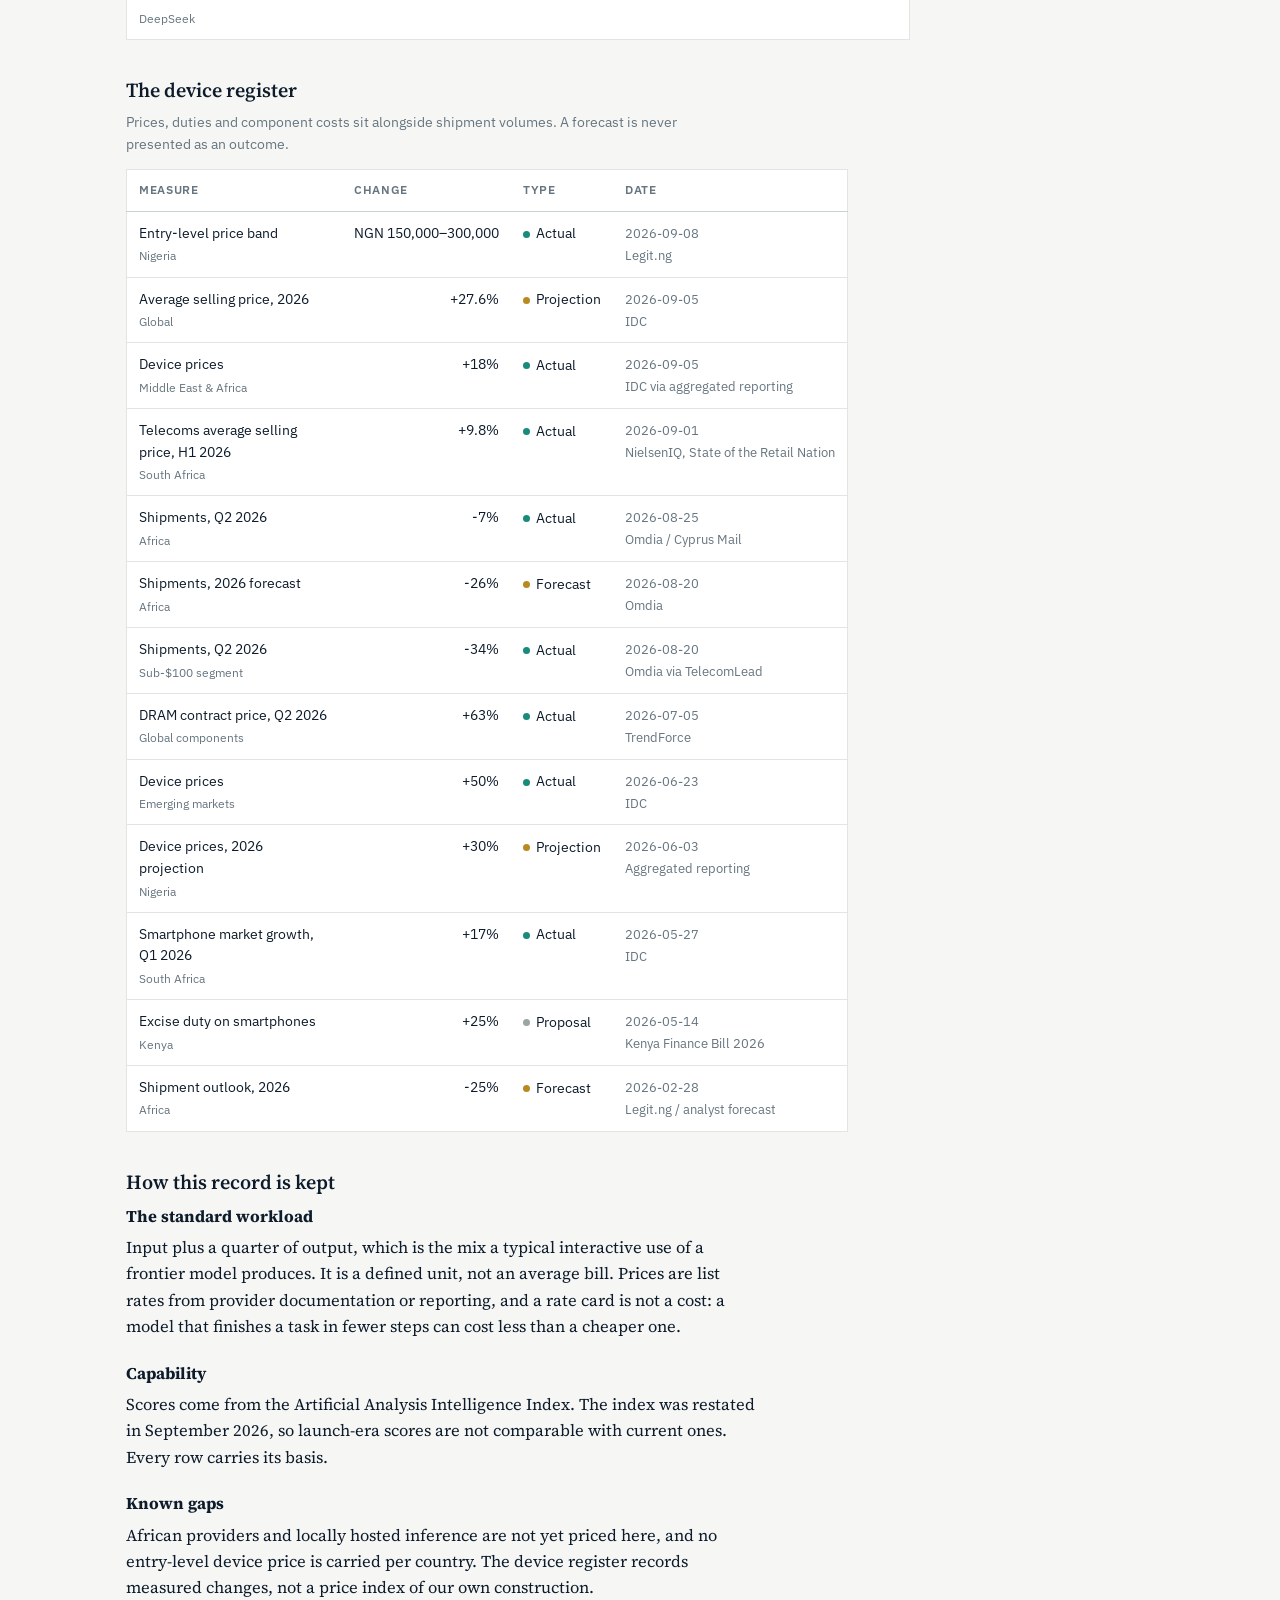
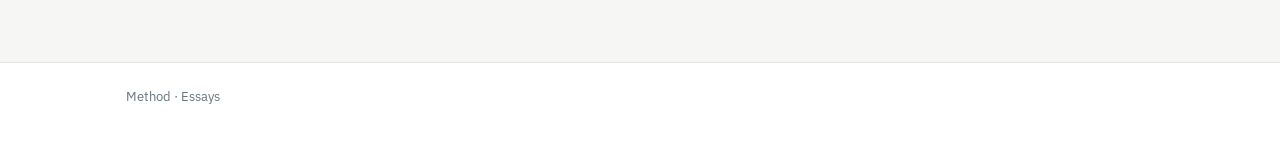
==== commit 3fb16b9b: "Whole site in the shareable-chart system Home (monitoring index), Infrastructure, Access, Jobs, Meth" ====
--- a/access.html
+++ b/access.html
@@ -117,8 +117,7 @@
   </aside>
 </div>
 <footer><div class="wrap">
-  Published under CC BY 4.0. No payment is taken for coverage or placement.
-  · <a href="method.html">Method</a> · <a href="analysis.html">Essays</a>
+  <a href="method.html">Method</a> &middot; <a href="analysis.html">Essays</a>
 </div></footer>
 </body>
 </html>
--- a/css/style.css
+++ b/css/style.css
@@ -104,18 +104,18 @@
 ul.feed .meta{display:block;font-family:var(--sans);font-size:12px;color:var(--muted);margin-top:3px}
 
 /* side rail */
-.side .box{background:var(--surface);border:1px solid var(--rule);padding:15px 16px;margin-bottom:16px}
-.side h3{font-family:var(--sans);font-size:11.5px;letter-spacing:.06em;text-transform:uppercase;
+.side .box,.strip .box{background:var(--surface);border:1px solid var(--rule);padding:15px 16px;margin-bottom:16px}
+.side h3,.strip h3{font-family:var(--sans);font-size:11.5px;letter-spacing:.06em;text-transform:uppercase;
          color:var(--muted);margin:0 0 10px;font-weight:600}
-.side .files{display:flex;flex-wrap:wrap;gap:7px}
-.side .files a{font-family:var(--sans);font-size:13px;padding:6px 11px;border:1px solid var(--rule-strong);
+.side .files,.strip .files{display:flex;flex-wrap:wrap;gap:7px}
+.side .files a,.strip .files a{font-family:var(--sans);font-size:13px;padding:6px 11px;border:1px solid var(--rule-strong);
                color:var(--ink);border-radius:2px}
 .side .files a:hover{border-color:var(--ink)}
-.side p{font-family:var(--sans);font-size:12.5px;color:var(--muted);margin:10px 0 0;line-height:1.5}
-.side ul{margin:0;padding:0;list-style:none;font-family:var(--sans);font-size:12.5px}
-.side li{padding:7px 0;border-bottom:1px solid var(--rule);color:var(--muted)}
-.side li:last-child{border-bottom:0}
-.side li b{display:block;color:var(--ink);font-weight:600}
+.side p,.strip p{font-family:var(--sans);font-size:12.5px;color:var(--muted);margin:10px 0 0;line-height:1.5}
+.side ul,.strip ul{margin:0;padding:0;list-style:none;font-family:var(--sans);font-size:12.5px}
+.side li,.strip li{padding:7px 0;border-bottom:1px solid var(--rule);color:var(--muted)}
+.side li:last-child,.strip li:last-child{border-bottom:0}
+.side li b,.strip li b{display:block;color:var(--ink);font-weight:600}
 .side textarea{width:100%;height:92px;padding:9px;border:1px solid var(--rule);background:#FAFBFA;color:#2C3A43;
                resize:vertical;line-height:1.5;font-family:ui-monospace,Menlo,Consolas,monospace;font-size:11.5px}
 .perm{font-family:ui-monospace,Menlo,Consolas,monospace;font-size:11.5px;color:var(--muted);word-break:break-all}
@@ -150,7 +150,10 @@
 .bucket .what{margin:5px 0 12px;font-family:var(--sans);font-size:12.5px;color:var(--muted);line-height:1.45}
 .bucket .stat{font-family:var(--sans);font-size:20px;font-weight:600;line-height:1.25}
 .bucket .stat small{display:block;font-size:11.5px;font-weight:400;color:var(--muted);letter-spacing:.02em}
-.bucket .rows{margin-top:10px;font-family:var(--sans);font-size:12px;color:var(--muted)}
+.bucket .line{display:flex;justify-content:space-between;gap:10px;padding:6px 0;border-top:1px solid var(--rule);
+  font-family:var(--sans);font-size:12.5px;color:var(--muted)}
+.bucket .line b{font-weight:600;color:var(--ink);white-space:nowrap}
+.bucket .stat{margin-top:2px}
 .bucket .go{display:inline-block;margin-top:12px;font-family:var(--sans);font-size:12.5px;color:var(--b);border:0}
 .bucket .go:hover{border-bottom:1px solid var(--b)}
 .b-jobs{--b:#C05A36}
@@ -166,3 +169,87 @@
 /* ---------- home hero ---------- */
 .lead{font-size:19px;max-width:60ch}
 @media (max-width:900px){.buckets{grid-template-columns:1fr}}
+
+
+/* ---------- bucket blocks: tracker state and latest items in one unit ---------- */
+.bucket-block{background:var(--surface);border:1px solid var(--rule);border-top:3px solid var(--b);margin-bottom:22px}
+.bb-head{display:flex;align-items:baseline;gap:12px;flex-wrap:wrap;padding:14px 18px 12px;border-bottom:1px solid var(--rule)}
+.bb-head h2{margin:0;font-size:20px;font-weight:600}
+.bb-head .chip{display:inline-block;width:9px;height:9px;border-radius:50%;background:var(--b);margin-right:9px;vertical-align:1px}
+.bb-meta{margin-left:auto;font-family:var(--sans);font-size:12.5px;color:var(--muted)}
+.bb-meta a{color:var(--b);border:0}
+.bb-meta a:hover{border-bottom:1px solid var(--b)}
+.bb-body{display:grid;grid-template-columns:236px minmax(0,1fr);gap:0}
+.bb-figs{margin:0;padding:14px 18px;border-right:1px solid var(--rule);font-family:var(--sans)}
+.bb-figs>div{display:flex;justify-content:space-between;gap:10px;padding:7px 0;border-bottom:1px solid var(--rule)}
+.bb-figs>div:last-child{border-bottom:0}
+.bb-figs dt{color:var(--muted);font-size:12.5px;margin:0}
+.bb-figs dd{margin:0;font-size:13px;font-weight:600;white-space:nowrap}
+.bb-body ul.feed{border:0;margin:0}
+.bb-body ul.feed li{padding:11px 18px}
+@media (max-width:900px){.bb-body{grid-template-columns:1fr}.bb-figs{border-right:0;border-bottom:1px solid var(--rule)}}
+
+
+/* ---------- home: three buckets side by side ---------- */
+.wide-layout{padding-bottom:44px}
+.cols3{display:grid;grid-template-columns:repeat(3,minmax(0,1fr));gap:18px;align-items:stretch}
+.col{display:flex;flex-direction:column;background:var(--surface);border:1px solid var(--rule);border-top:3px solid var(--b)}
+.col-head{padding:13px 16px 11px;border-bottom:1px solid var(--rule)}
+.col-head h2{margin:0;font-size:19px;font-weight:600}
+.col-head h2 a{color:inherit;border:0}
+.col-head .chip{display:inline-block;width:9px;height:9px;border-radius:50%;background:var(--b);margin-right:9px;vertical-align:1px}
+.col-head .cad{font-family:var(--sans);font-size:11.5px;color:var(--muted);margin-top:3px}
+.col-stat{padding:14px 16px;border-bottom:1px solid var(--rule)}
+.col-stat b{display:block;font-family:var(--sans);font-size:27px;font-weight:600;line-height:1.1;color:var(--b)}
+.col-stat span{display:block;margin-top:6px;font-family:var(--sans);font-size:12.5px;line-height:1.5;color:var(--muted)}
+.col-figs{list-style:none;margin:0;padding:10px 16px;border-bottom:1px solid var(--rule);font-family:var(--sans)}
+.col-figs li{display:flex;justify-content:space-between;gap:8px;padding:6px 0;font-size:12.5px;color:var(--muted);border-bottom:1px solid var(--rule)}
+.col-figs li:last-child{border-bottom:0}
+.col-figs b{color:var(--ink);font-weight:600;white-space:nowrap}
+.col-track,.col-feed{padding:12px 16px;border-bottom:1px solid var(--rule)}
+.col-track h3,.col-feed h3{font-family:var(--sans);font-size:10.5px;letter-spacing:.07em;text-transform:uppercase;color:var(--muted);margin:0 0 8px;font-weight:600}
+.col-track ul{list-style:none;margin:0;padding:0;font-family:var(--sans);font-size:12.5px;color:var(--muted)}
+.col-track li{position:relative;padding:5px 0 5px 13px;line-height:1.45}
+.col-track li:before{content:"";position:absolute;left:0;top:12px;width:5px;height:5px;border-radius:50%;background:var(--b)}
+.col-feed ul.feed{border:0;margin:0}
+.col-feed ul.feed li{padding:10px 0;border-bottom:1px solid var(--rule);font-size:15px}
+.col-feed ul.feed li:last-child{border-bottom:0}
+.col-feed ul.feed a{font-size:15px;line-height:1.4}
+.col-feed ul.feed .meta{font-size:11.5px}
+.col-go{display:block;margin-top:auto;padding:12px 16px;border-top:1px solid var(--rule);font-family:var(--sans);font-size:12.5px;color:var(--b);border:0}
+.col-go:hover{text-decoration:underline}
+.strip{display:grid;grid-template-columns:repeat(3,minmax(0,1fr));gap:18px;margin-top:20px}
+.strip .box{margin:0}
+@media (max-width:980px){.cols3,.strip{grid-template-columns:1fr}}
+
+
+/* ---------- home: wide, number-led pillars ---------- */
+.wide-layout{max-width:1500px;padding:0 34px}
+.cols3{grid-template-columns:repeat(3,minmax(0,1fr))!important;gap:22px!important}
+.col-head{padding:16px 22px 13px}
+.col-head h2{font-size:22px}
+.col-head .cad{font-size:12px;margin-top:4px}
+.col-hero{padding:22px 22px 20px;border-bottom:1px solid var(--rule)}
+.col-hero b{display:block;font-family:var(--sans);font-size:54px;font-weight:600;line-height:1;letter-spacing:-.02em;color:var(--b)}
+.col-hero span{display:block;margin-top:9px;font-family:var(--sans);font-size:13.5px;line-height:1.5;color:var(--muted);max-width:34ch}
+.numgrid{display:grid;grid-template-columns:1fr 1fr;gap:0;border-bottom:1px solid var(--rule)}
+.numgrid>div{padding:16px 22px;border-bottom:1px solid var(--rule)}
+.numgrid>div:nth-child(odd){border-right:1px solid var(--rule)}
+.numgrid>div:nth-last-child(-n+2){border-bottom:0}
+.numgrid b{display:block;font-family:var(--sans);font-size:23px;font-weight:600;line-height:1.15;letter-spacing:-.01em}
+.numgrid span{display:block;margin-top:4px;font-family:var(--sans);font-size:11px;letter-spacing:.05em;text-transform:uppercase;color:var(--muted)}
+.col-feed{padding:16px 22px}
+.col-feed h3{font-size:10.5px;margin-bottom:10px}
+.col-feed ul.feed li{padding:11px 0;font-size:16px}
+.col-feed ul.feed a{font-size:16px;line-height:1.35}
+.col-gap{padding:12px 22px;border-top:1px solid var(--rule);font-family:var(--sans);font-size:12px;line-height:1.5;color:var(--muted)}
+.col-go{margin-top:auto;padding:14px 22px;font-size:13px}
+@media (max-width:1100px){.cols3{grid-template-columns:1fr 1fr!important}}
+@media (max-width:820px){.cols3{grid-template-columns:1fr!important}.col-hero b{font-size:42px}}
+
+/* home header reads at the wide measure */
+body.wide header.title{padding:42px 0 26px}
+body.wide header.title h1{font-size:42px;max-width:24ch}
+body.wide .standfirst{font-size:19.5px;max-width:72ch}
+body.wide .col{border-top-width:4px}
+body.wide .mark{font-size:19px}
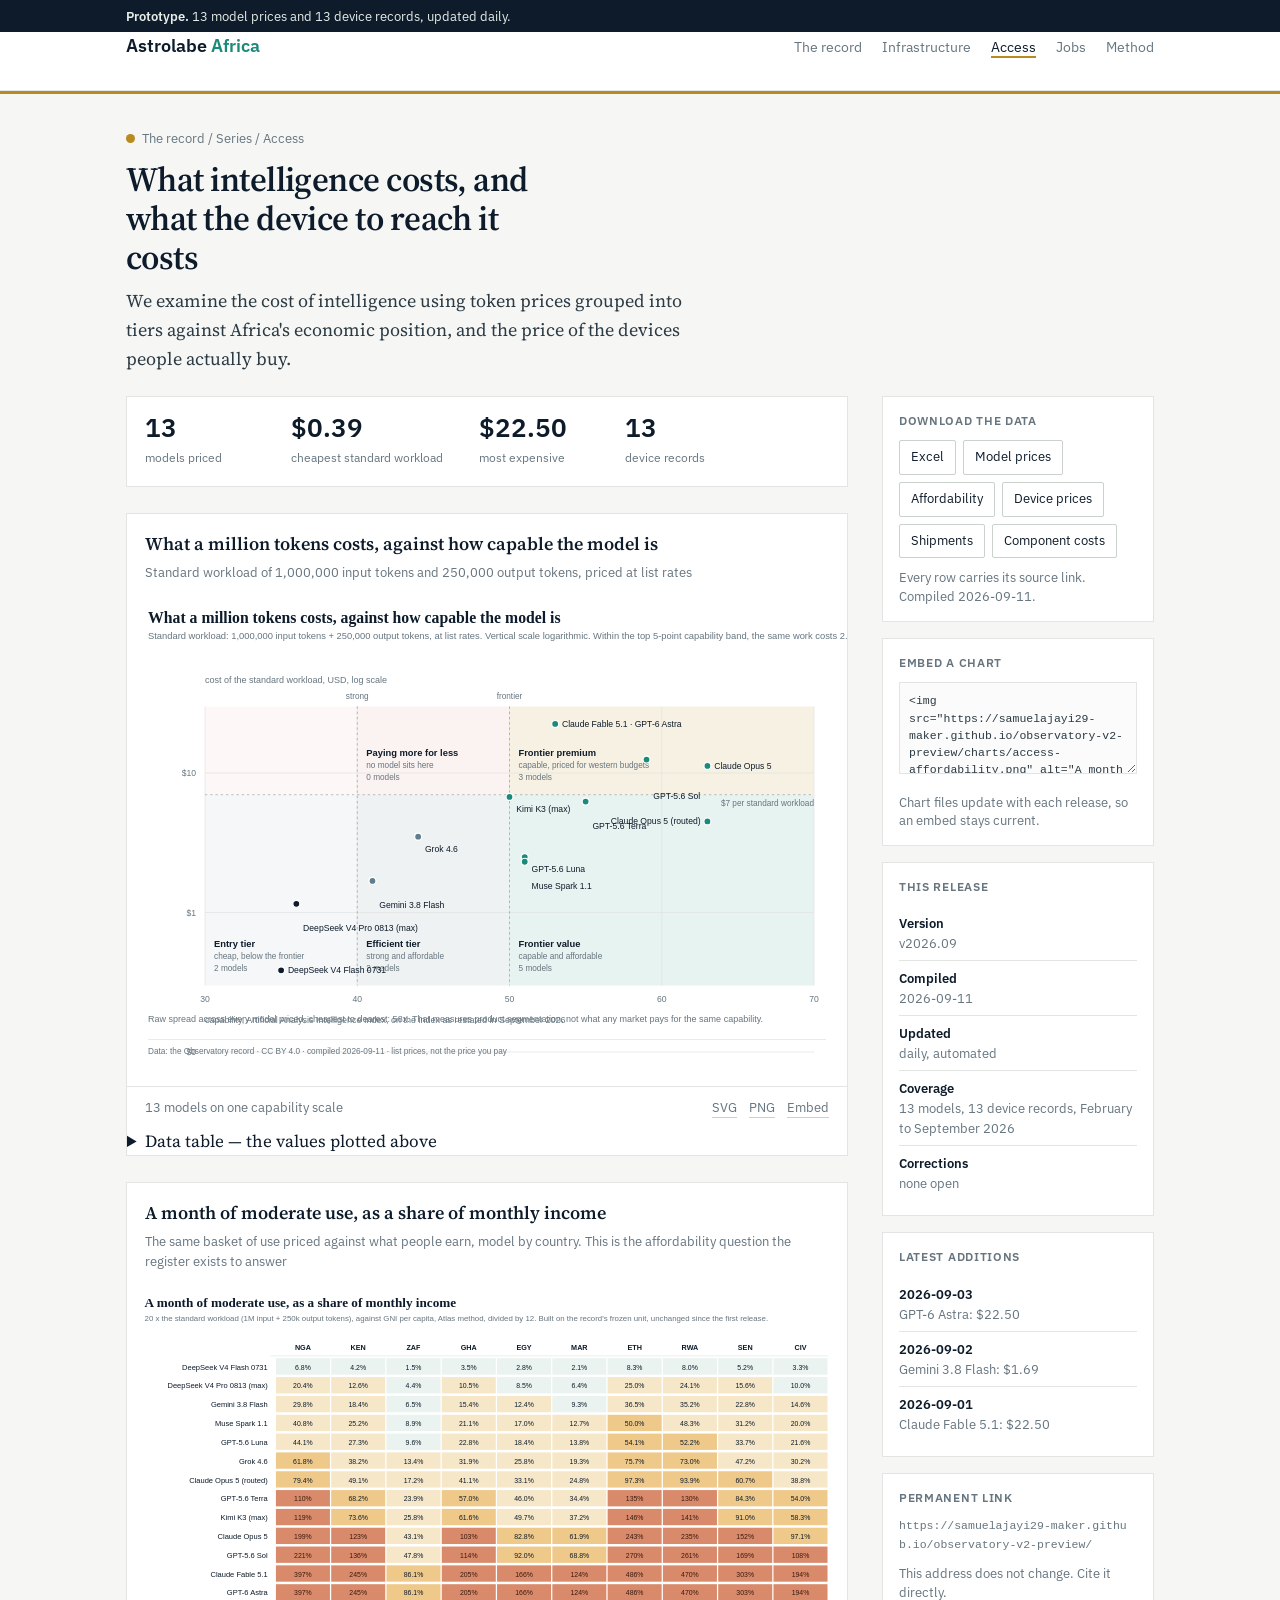
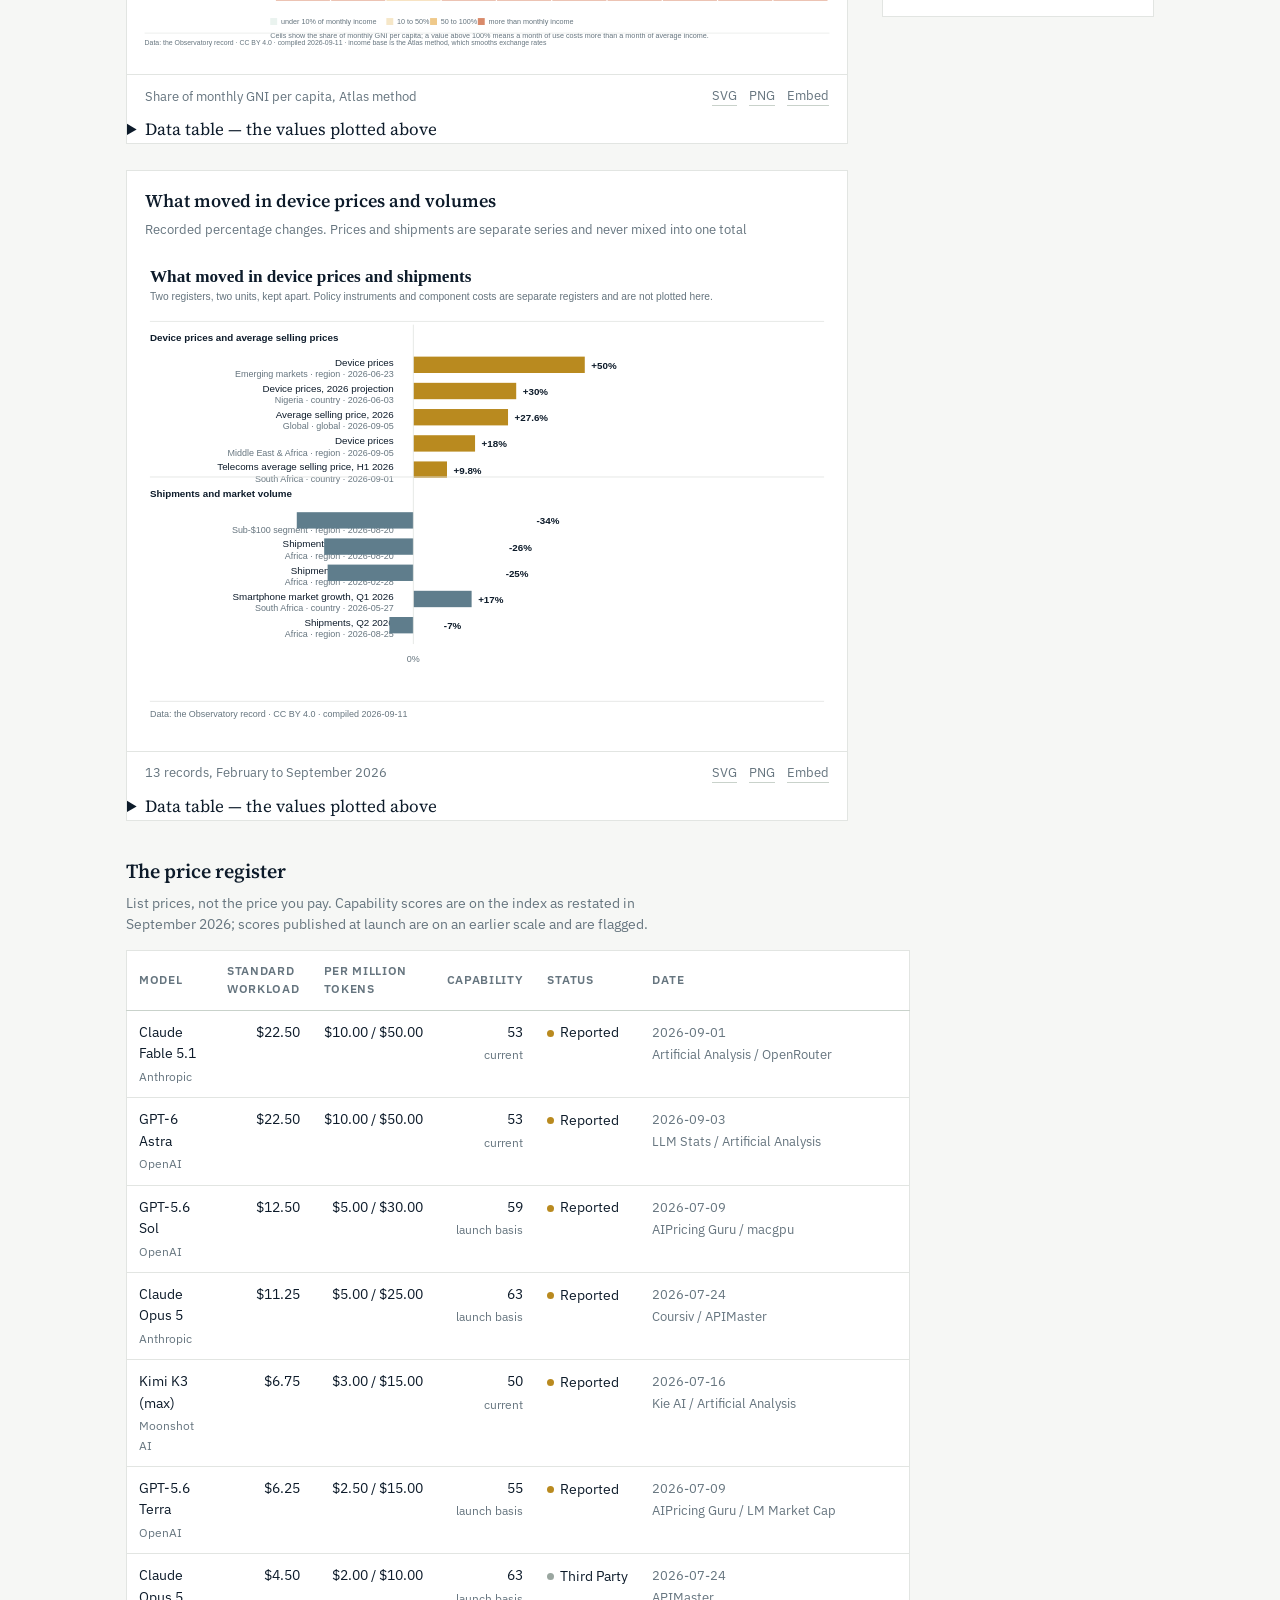
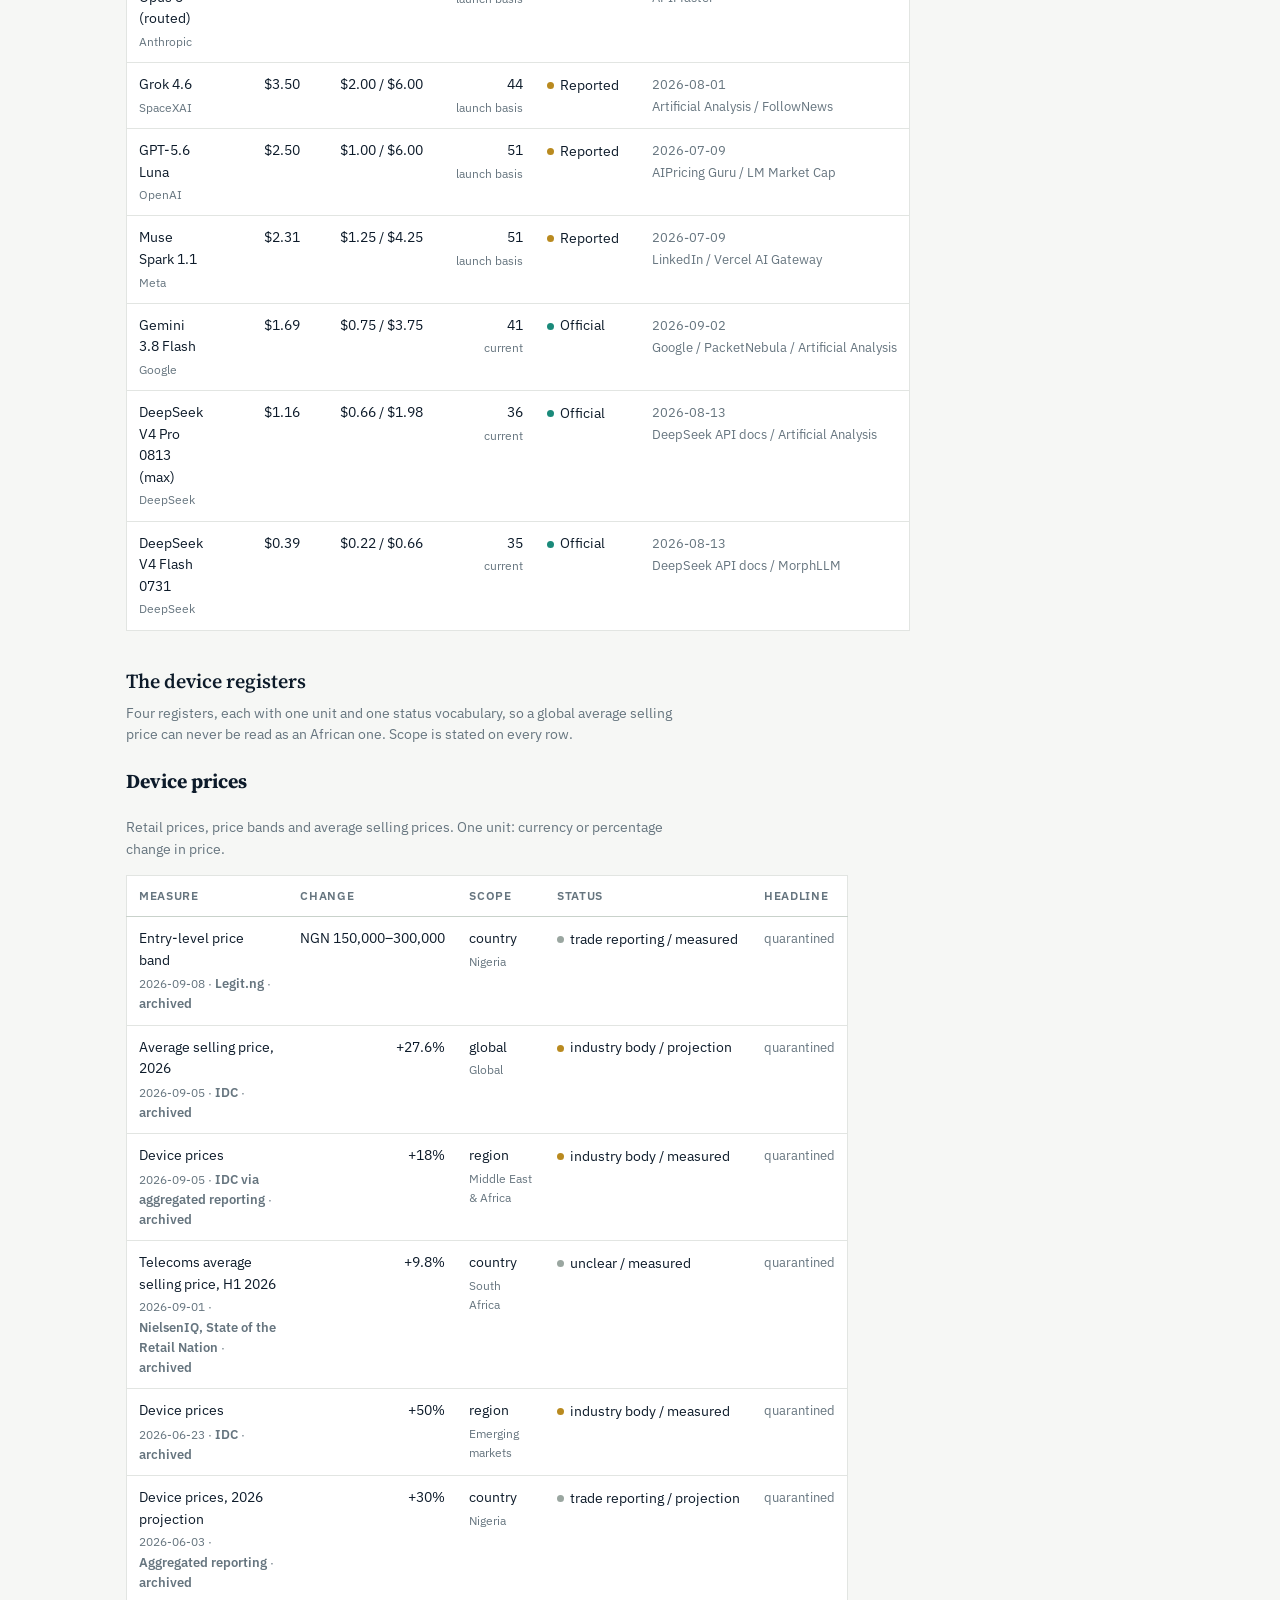
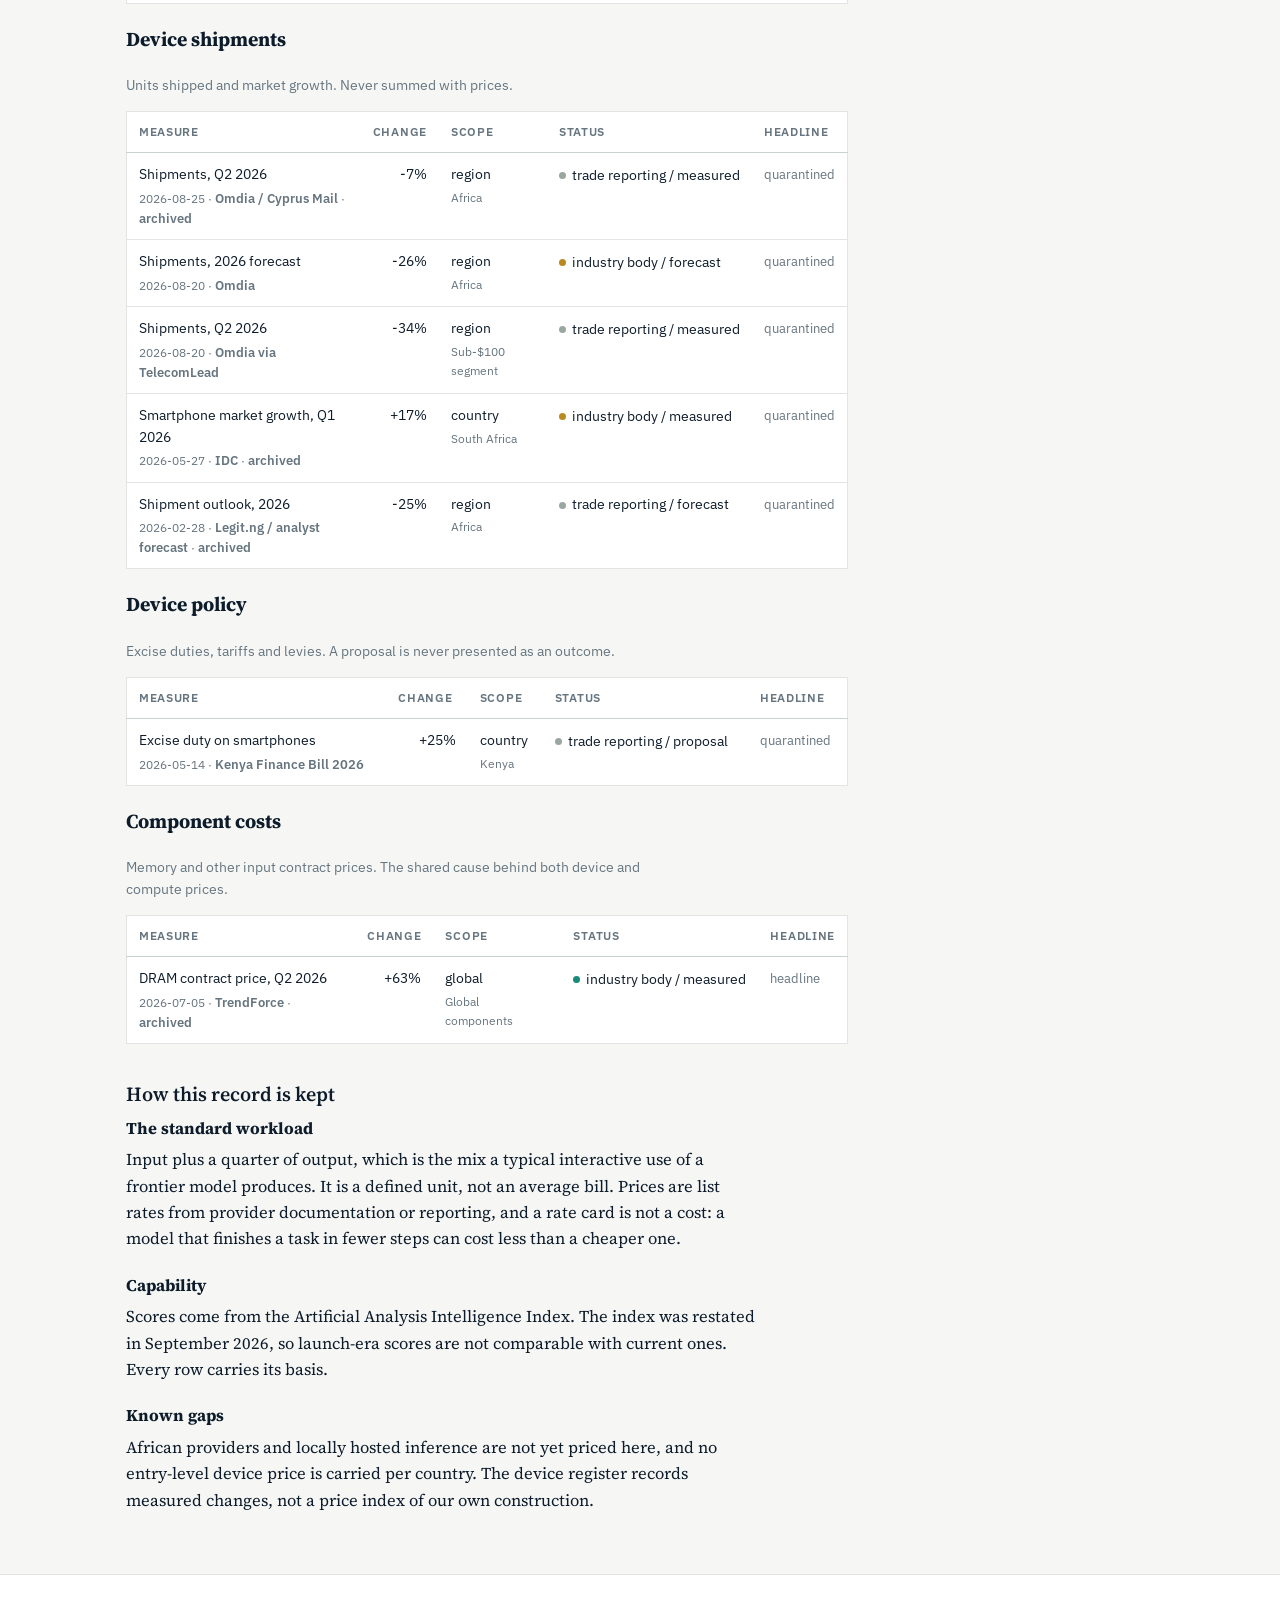
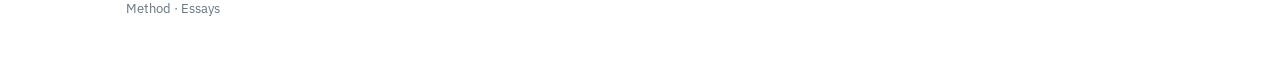
==== commit e44e064f: "Whole site in the shareable-chart system Home (monitoring index), Infrastructure, Access, Jobs, Meth" ====
--- a/access.html
+++ b/access.html
@@ -34,15 +34,33 @@
         <h2>What a million tokens costs, against how capable the model is</h2>
         <p>Standard workload of 1,000,000 input tokens and 250,000 output tokens, priced at list rates</p>
       </div>
-      <img src="charts/access-capability-vs-cost.svg" alt="What a million tokens costs, against how capable the model is">
+      <a href="https://samuelajayi29-maker.github.io/observatory-v2-preview/charts/access-capability-vs-cost.svg"><img src="charts/access-capability-vs-cost.svg" alt="Models plotted by capability against the cost of a standard workload. Within the top 5-point capability band the same work costs 2.8 times more on the dearest model than the cheapest; across all 13 models the raw spread is 58 times, which reflects product segmentation rather than market access."></a>
       <div class="frame-foot">
         <span>13 models on one capability scale</span>
         <span class="dl">
-          <a href="charts/access-capability-vs-cost.svg" download>SVG</a>
-          <a href="charts/access-capability-vs-cost.png" download>PNG</a>
+          <a href="https://samuelajayi29-maker.github.io/observatory-v2-preview/charts/access-capability-vs-cost.svg" download>SVG</a>
+          <a href="https://samuelajayi29-maker.github.io/observatory-v2-preview/charts/access-capability-vs-cost.png" download>PNG</a>
           <a href="#embed">Embed</a>
         </span>
       </div>
+      <details class="datatable"><summary>Data table &mdash; the values plotted above</summary><table class="register"><thead><tr><th>Model</th><th>Capability (index)</th><th>Cost of standard workload, USD</th><th>Capability basis</th></tr></thead><tbody><tr><td>Claude Opus 5 (routed)</td><td>63</td><td>$4.50</td><td>launch</td></tr><tr><td>Claude Opus 5</td><td>63</td><td>$11.25</td><td>launch</td></tr><tr><td>GPT-5.6 Sol</td><td>59</td><td>$12.50</td><td>launch</td></tr><tr><td>GPT-5.6 Terra</td><td>55</td><td>$6.25</td><td>launch</td></tr><tr><td>Claude Fable 5.1, GPT-6 Astra</td><td>53</td><td>$22.50</td><td>current</td></tr><tr><td>Muse Spark 1.1</td><td>51</td><td>$2.31</td><td>launch</td></tr><tr><td>GPT-5.6 Luna</td><td>51</td><td>$2.50</td><td>launch</td></tr><tr><td>Kimi K3 (max)</td><td>50</td><td>$6.75</td><td>current</td></tr><tr><td>Grok 4.6</td><td>44</td><td>$3.50</td><td>current-derived</td></tr><tr><td>Gemini 3.8 Flash</td><td>41</td><td>$1.69</td><td>current</td></tr><tr><td>DeepSeek V4 Pro 0813 (max)</td><td>36</td><td>$1.16</td><td>current</td></tr><tr><td>DeepSeek V4 Flash 0731</td><td>35</td><td>$0.39</td><td>current</td></tr></tbody></table></details>
+    </div>
+    
+    <div class="frame">
+      <div class="frame-head">
+        <h2>A month of moderate use, as a share of monthly income</h2>
+        <p>The same basket of use priced against what people earn, model by country. This is the affordability question the register exists to answer</p>
+      </div>
+      <a href="https://samuelajayi29-maker.github.io/observatory-v2-preview/charts/access-affordability.svg"><img src="charts/access-affordability.svg" alt="A grid of 13 models against 10 countries showing what a month of moderate use costs as a share of monthly income. The cheapest model on the grid costs 4.6% of monthly income and the dearest 268%, so affordability turns on which model a user picks, not only on where they live."></a>
+      <div class="frame-foot">
+        <span>Share of monthly GNI per capita, Atlas method</span>
+        <span class="dl">
+          <a href="https://samuelajayi29-maker.github.io/observatory-v2-preview/charts/access-affordability.svg" download>SVG</a>
+          <a href="https://samuelajayi29-maker.github.io/observatory-v2-preview/charts/access-affordability.png" download>PNG</a>
+          <a href="#embed">Embed</a>
+        </span>
+      </div>
+      <details class="datatable"><summary>Data table &mdash; the values plotted above</summary><table class="register"><thead><tr><th>Model</th><th>Country</th><th>Basket share of monthly income</th><th>Single workload share</th><th>Workload cost USD</th><th>Monthly GNI per capita USD</th><th>Formula version</th><th>Held back by</th></tr></thead><tbody><tr><td>Claude Fable 5.1</td><td>CIV</td><td>194.24%</td><td>9.71%</td><td>22.5000</td><td>231.67</td><td>A-1.0</td><td>missing FX rate or minimum wage</td></tr><tr><td>Claude Fable 5.1</td><td>EGY</td><td>165.64%</td><td>8.28%</td><td>22.5000</td><td>271.67</td><td>A-1.0</td><td>missing FX rate or minimum wage</td></tr><tr><td>Claude Fable 5.1</td><td>ETH</td><td>486.49%</td><td>24.32%</td><td>22.5000</td><td>92.50</td><td>A-1.0</td><td>missing FX rate or minimum wage</td></tr><tr><td>Claude Fable 5.1</td><td>GHA</td><td>205.32%</td><td>10.27%</td><td>22.5000</td><td>219.17</td><td>A-1.0</td><td>missing FX rate or minimum wage</td></tr><tr><td>Claude Fable 5.1</td><td>KEN</td><td>245.45%</td><td>12.27%</td><td>22.5000</td><td>183.33</td><td>A-1.0</td><td>missing FX rate or minimum wage</td></tr><tr><td>Claude Fable 5.1</td><td>MAR</td><td>123.85%</td><td>6.19%</td><td>22.5000</td><td>363.33</td><td>A-1.0</td><td>missing FX rate or minimum wage</td></tr><tr><td>Claude Fable 5.1</td><td>NGA</td><td>397.06%</td><td>19.85%</td><td>22.5000</td><td>113.33</td><td>A-1.0</td><td>missing FX rate or minimum wage</td></tr><tr><td>Claude Fable 5.1</td><td>RWA</td><td>469.57%</td><td>23.48%</td><td>22.5000</td><td>95.83</td><td>A-1.0</td><td>missing FX rate or minimum wage</td></tr><tr><td>Claude Fable 5.1</td><td>SEN</td><td>303.37%</td><td>15.17%</td><td>22.5000</td><td>148.33</td><td>A-1.0</td><td>missing FX rate or minimum wage</td></tr><tr><td>Claude Fable 5.1</td><td>ZAF</td><td>86.12%</td><td>4.31%</td><td>22.5000</td><td>522.50</td><td>A-1.0</td><td>missing FX rate or minimum wage</td></tr><tr><td>Claude Opus 5</td><td>CIV</td><td>97.12%</td><td>4.86%</td><td>11.2500</td><td>231.67</td><td>A-1.0</td><td>model price row is trade_reporting</td></tr><tr><td>Claude Opus 5</td><td>EGY</td><td>82.82%</td><td>4.14%</td><td>11.2500</td><td>271.67</td><td>A-1.0</td><td>model price row is trade_reporting</td></tr><tr><td>Claude Opus 5</td><td>ETH</td><td>243.24%</td><td>12.16%</td><td>11.2500</td><td>92.50</td><td>A-1.0</td><td>model price row is trade_reporting</td></tr><tr><td>Claude Opus 5</td><td>GHA</td><td>102.66%</td><td>5.13%</td><td>11.2500</td><td>219.17</td><td>A-1.0</td><td>model price row is trade_reporting</td></tr><tr><td>Claude Opus 5</td><td>KEN</td><td>122.73%</td><td>6.14%</td><td>11.2500</td><td>183.33</td><td>A-1.0</td><td>model price row is trade_reporting</td></tr><tr><td>Claude Opus 5</td><td>MAR</td><td>61.93%</td><td>3.10%</td><td>11.2500</td><td>363.33</td><td>A-1.0</td><td>model price row is trade_reporting</td></tr><tr><td>Claude Opus 5</td><td>NGA</td><td>198.53%</td><td>9.93%</td><td>11.2500</td><td>113.33</td><td>A-1.0</td><td>model price row is trade_reporting</td></tr><tr><td>Claude Opus 5</td><td>RWA</td><td>234.78%</td><td>11.74%</td><td>11.2500</td><td>95.83</td><td>A-1.0</td><td>model price row is trade_reporting</td></tr><tr><td>Claude Opus 5</td><td>SEN</td><td>151.69%</td><td>7.58%</td><td>11.2500</td><td>148.33</td><td>A-1.0</td><td>model price row is trade_reporting</td></tr><tr><td>Claude Opus 5</td><td>ZAF</td><td>43.06%</td><td>2.15%</td><td>11.2500</td><td>522.50</td><td>A-1.0</td><td>model price row is trade_reporting</td></tr><tr><td>Claude Opus 5 (routed)</td><td>CIV</td><td>38.85%</td><td>1.94%</td><td>4.5000</td><td>231.67</td><td>A-1.0</td><td>model price row is trade_reporting</td></tr><tr><td>Claude Opus 5 (routed)</td><td>EGY</td><td>33.13%</td><td>1.66%</td><td>4.5000</td><td>271.67</td><td>A-1.0</td><td>model price row is trade_reporting</td></tr><tr><td>Claude Opus 5 (routed)</td><td>ETH</td><td>97.30%</td><td>4.86%</td><td>4.5000</td><td>92.50</td><td>A-1.0</td><td>model price row is trade_reporting</td></tr><tr><td>Claude Opus 5 (routed)</td><td>GHA</td><td>41.06%</td><td>2.05%</td><td>4.5000</td><td>219.17</td><td>A-1.0</td><td>model price row is trade_reporting</td></tr><tr><td>Claude Opus 5 (routed)</td><td>KEN</td><td>49.09%</td><td>2.45%</td><td>4.5000</td><td>183.33</td><td>A-1.0</td><td>model price row is trade_reporting</td></tr><tr><td>Claude Opus 5 (routed)</td><td>MAR</td><td>24.77%</td><td>1.24%</td><td>4.5000</td><td>363.33</td><td>A-1.0</td><td>model price row is trade_reporting</td></tr><tr><td>Claude Opus 5 (routed)</td><td>NGA</td><td>79.41%</td><td>3.97%</td><td>4.5000</td><td>113.33</td><td>A-1.0</td><td>model price row is trade_reporting</td></tr><tr><td>Claude Opus 5 (routed)</td><td>RWA</td><td>93.91%</td><td>4.70%</td><td>4.5000</td><td>95.83</td><td>A-1.0</td><td>model price row is trade_reporting</td></tr><tr><td>Claude Opus 5 (routed)</td><td>SEN</td><td>60.67%</td><td>3.03%</td><td>4.5000</td><td>148.33</td><td>A-1.0</td><td>model price row is trade_reporting</td></tr><tr><td>Claude Opus 5 (routed)</td><td>ZAF</td><td>17.22%</td><td>0.86%</td><td>4.5000</td><td>522.50</td><td>A-1.0</td><td>model price row is trade_reporting</td></tr><tr><td>DeepSeek V4 Flash 0731</td><td>CIV</td><td>3.32%</td><td>0.17%</td><td>0.3850</td><td>231.67</td><td>A-1.0</td><td>model price row is trade_reporting</td></tr><tr><td>DeepSeek V4 Flash 0731</td><td>EGY</td><td>2.83%</td><td>0.14%</td><td>0.3850</td><td>271.67</td><td>A-1.0</td><td>model price row is trade_reporting</td></tr><tr><td>DeepSeek V4 Flash 0731</td><td>ETH</td><td>8.32%</td><td>0.42%</td><td>0.3850</td><td>92.50</td><td>A-1.0</td><td>model price row is trade_reporting</td></tr><tr><td>DeepSeek V4 Flash 0731</td><td>GHA</td><td>3.51%</td><td>0.18%</td><td>0.3850</td><td>219.17</td><td>A-1.0</td><td>model price row is trade_reporting</td></tr><tr><td>DeepSeek V4 Flash 0731</td><td>KEN</td><td>4.20%</td><td>0.21%</td><td>0.3850</td><td>183.33</td><td>A-1.0</td><td>model price row is trade_reporting</td></tr><tr><td>DeepSeek V4 Flash 0731</td><td>MAR</td><td>2.12%</td><td>0.11%</td><td>0.3850</td><td>363.33</td><td>A-1.0</td><td>model price row is trade_reporting</td></tr><tr><td>DeepSeek V4 Flash 0731</td><td>NGA</td><td>6.79%</td><td>0.34%</td><td>0.3850</td><td>113.33</td><td>A-1.0</td><td>model price row is trade_reporting</td></tr><tr><td>DeepSeek V4 Flash 0731</td><td>RWA</td><td>8.03%</td><td>0.40%</td><td>0.3850</td><td>95.83</td><td>A-1.0</td><td>model price row is trade_reporting</td></tr><tr><td>DeepSeek V4 Flash 0731</td><td>SEN</td><td>5.19%</td><td>0.26%</td><td>0.3850</td><td>148.33</td><td>A-1.0</td><td>model price row is trade_reporting</td></tr><tr><td>DeepSeek V4 Flash 0731</td><td>ZAF</td><td>1.47%</td><td>0.07%</td><td>0.3850</td><td>522.50</td><td>A-1.0</td><td>model price row is trade_reporting</td></tr><tr><td>DeepSeek V4 Pro 0813 (max)</td><td>CIV</td><td>9.97%</td><td>0.50%</td><td>1.1550</td><td>231.67</td><td>A-1.0</td><td>missing FX rate or minimum wage</td></tr><tr><td>DeepSeek V4 Pro 0813 (max)</td><td>EGY</td><td>8.50%</td><td>0.43%</td><td>1.1550</td><td>271.67</td><td>A-1.0</td><td>missing FX rate or minimum wage</td></tr><tr><td>DeepSeek V4 Pro 0813 (max)</td><td>ETH</td><td>24.97%</td><td>1.25%</td><td>1.1550</td><td>92.50</td><td>A-1.0</td><td>missing FX rate or minimum wage</td></tr><tr><td>DeepSeek V4 Pro 0813 (max)</td><td>GHA</td><td>10.54%</td><td>0.53%</td><td>1.1550</td><td>219.17</td><td>A-1.0</td><td>missing FX rate or minimum wage</td></tr><tr><td>DeepSeek V4 Pro 0813 (max)</td><td>KEN</td><td>12.60%</td><td>0.63%</td><td>1.1550</td><td>183.33</td><td>A-1.0</td><td>missing FX rate or minimum wage</td></tr><tr><td>DeepSeek V4 Pro 0813 (max)</td><td>MAR</td><td>6.36%</td><td>0.32%</td><td>1.1550</td><td>363.33</td><td>A-1.0</td><td>missing FX rate or minimum wage</td></tr><tr><td>DeepSeek V4 Pro 0813 (max)</td><td>NGA</td><td>20.38%</td><td>1.02%</td><td>1.1550</td><td>113.33</td><td>A-1.0</td><td>missing FX rate or minimum wage</td></tr><tr><td>DeepSeek V4 Pro 0813 (max)</td><td>RWA</td><td>24.10%</td><td>1.21%</td><td>1.1550</td><td>95.83</td><td>A-1.0</td><td>missing FX rate or minimum wage</td></tr><tr><td>DeepSeek V4 Pro 0813 (max)</td><td>SEN</td><td>15.57%</td><td>0.78%</td><td>1.1550</td><td>148.33</td><td>A-1.0</td><td>missing FX rate or minimum wage</td></tr><tr><td>DeepSeek V4 Pro 0813 (max)</td><td>ZAF</td><td>4.42%</td><td>0.22%</td><td>1.1550</td><td>522.50</td><td>A-1.0</td><td>missing FX rate or minimum wage</td></tr><tr><td>GPT-5.6 Luna</td><td>CIV</td><td>21.58%</td><td>1.08%</td><td>2.5000</td><td>231.67</td><td>A-1.0</td><td>model price row is trade_reporting</td></tr><tr><td>GPT-5.6 Luna</td><td>EGY</td><td>18.40%</td><td>0.92%</td><td>2.5000</td><td>271.67</td><td>A-1.0</td><td>model price row is trade_reporting</td></tr><tr><td>GPT-5.6 Luna</td><td>ETH</td><td>54.05%</td><td>2.70%</td><td>2.5000</td><td>92.50</td><td>A-1.0</td><td>model price row is trade_reporting</td></tr><tr><td>GPT-5.6 Luna</td><td>GHA</td><td>22.81%</td><td>1.14%</td><td>2.5000</td><td>219.17</td><td>A-1.0</td><td>model price row is trade_reporting</td></tr><tr><td>GPT-5.6 Luna</td><td>KEN</td><td>27.27%</td><td>1.36%</td><td>2.5000</td><td>183.33</td><td>A-1.0</td><td>model price row is trade_reporting</td></tr><tr><td>GPT-5.6 Luna</td><td>MAR</td><td>13.76%</td><td>0.69%</td><td>2.5000</td><td>363.33</td><td>A-1.0</td><td>model price row is trade_reporting</td></tr><tr><td>GPT-5.6 Luna</td><td>NGA</td><td>44.12%</td><td>2.21%</td><td>2.5000</td><td>113.33</td><td>A-1.0</td><td>model price row is trade_reporting</td></tr><tr><td>GPT-5.6 Luna</td><td>RWA</td><td>52.17%</td><td>2.61%</td><td>2.5000</td><td>95.83</td><td>A-1.0</td><td>model price row is trade_reporting</td></tr><tr><td>GPT-5.6 Luna</td><td>SEN</td><td>33.71%</td><td>1.69%</td><td>2.5000</td><td>148.33</td><td>A-1.0</td><td>model price row is trade_reporting</td></tr><tr><td>GPT-5.6 Luna</td><td>ZAF</td><td>9.57%</td><td>0.48%</td><td>2.5000</td><td>522.50</td><td>A-1.0</td><td>model price row is trade_reporting</td></tr><tr><td>GPT-5.6 Sol</td><td>CIV</td><td>107.91%</td><td>5.40%</td><td>12.5000</td><td>231.67</td><td>A-1.0</td><td>model price row is trade_reporting</td></tr><tr><td>GPT-5.6 Sol</td><td>EGY</td><td>92.02%</td><td>4.60%</td><td>12.5000</td><td>271.67</td><td>A-1.0</td><td>model price row is trade_reporting</td></tr><tr><td>GPT-5.6 Sol</td><td>ETH</td><td>270.27%</td><td>13.51%</td><td>12.5000</td><td>92.50</td><td>A-1.0</td><td>model price row is trade_reporting</td></tr><tr><td>GPT-5.6 Sol</td><td>GHA</td><td>114.07%</td><td>5.70%</td><td>12.5000</td><td>219.17</td><td>A-1.0</td><td>model price row is trade_reporting</td></tr><tr><td>GPT-5.6 Sol</td><td>KEN</td><td>136.36%</td><td>6.82%</td><td>12.5000</td><td>183.33</td><td>A-1.0</td><td>model price row is trade_reporting</td></tr><tr><td>GPT-5.6 Sol</td><td>MAR</td><td>68.81%</td><td>3.44%</td><td>12.5000</td><td>363.33</td><td>A-1.0</td><td>model price row is trade_reporting</td></tr><tr><td>GPT-5.6 Sol</td><td>NGA</td><td>220.59%</td><td>11.03%</td><td>12.5000</td><td>113.33</td><td>A-1.0</td><td>model price row is trade_reporting</td></tr><tr><td>GPT-5.6 Sol</td><td>RWA</td><td>260.87%</td><td>13.04%</td><td>12.5000</td><td>95.83</td><td>A-1.0</td><td>model price row is trade_reporting</td></tr><tr><td>GPT-5.6 Sol</td><td>SEN</td><td>168.54%</td><td>8.43%</td><td>12.5000</td><td>148.33</td><td>A-1.0</td><td>model price row is trade_reporting</td></tr><tr><td>GPT-5.6 Sol</td><td>ZAF</td><td>47.85%</td><td>2.39%</td><td>12.5000</td><td>522.50</td><td>A-1.0</td><td>model price row is trade_reporting</td></tr><tr><td>GPT-5.6 Terra</td><td>CIV</td><td>53.96%</td><td>2.70%</td><td>6.2500</td><td>231.67</td><td>A-1.0</td><td>model price row is trade_reporting</td></tr><tr><td>GPT-5.6 Terra</td><td>EGY</td><td>46.01%</td><td>2.30%</td><td>6.2500</td><td>271.67</td><td>A-1.0</td><td>model price row is trade_reporting</td></tr><tr><td>GPT-5.6 Terra</td><td>ETH</td><td>135.14%</td><td>6.76%</td><td>6.2500</td><td>92.50</td><td>A-1.0</td><td>model price row is trade_reporting</td></tr><tr><td>GPT-5.6 Terra</td><td>GHA</td><td>57.03%</td><td>2.85%</td><td>6.2500</td><td>219.17</td><td>A-1.0</td><td>model price row is trade_reporting</td></tr><tr><td>GPT-5.6 Terra</td><td>KEN</td><td>68.18%</td><td>3.41%</td><td>6.2500</td><td>183.33</td><td>A-1.0</td><td>model price row is trade_reporting</td></tr><tr><td>GPT-5.6 Terra</td><td>MAR</td><td>34.40%</td><td>1.72%</td><td>6.2500</td><td>363.33</td><td>A-1.0</td><td>model price row is trade_reporting</td></tr><tr><td>GPT-5.6 Terra</td><td>NGA</td><td>110.29%</td><td>5.51%</td><td>6.2500</td><td>113.33</td><td>A-1.0</td><td>model price row is trade_reporting</td></tr><tr><td>GPT-5.6 Terra</td><td>RWA</td><td>130.43%</td><td>6.52%</td><td>6.2500</td><td>95.83</td><td>A-1.0</td><td>model price row is trade_reporting</td></tr><tr><td>GPT-5.6 Terra</td><td>SEN</td><td>84.27%</td><td>4.21%</td><td>6.2500</td><td>148.33</td><td>A-1.0</td><td>model price row is trade_reporting</td></tr><tr><td>GPT-5.6 Terra</td><td>ZAF</td><td>23.92%</td><td>1.20%</td><td>6.2500</td><td>522.50</td><td>A-1.0</td><td>model price row is trade_reporting</td></tr><tr><td>GPT-6 Astra</td><td>CIV</td><td>194.24%</td><td>9.71%</td><td>22.5000</td><td>231.67</td><td>A-1.0</td><td>model price row is trade_reporting</td></tr><tr><td>GPT-6 Astra</td><td>EGY</td><td>165.64%</td><td>8.28%</td><td>22.5000</td><td>271.67</td><td>A-1.0</td><td>model price row is trade_reporting</td></tr><tr><td>GPT-6 Astra</td><td>ETH</td><td>486.49%</td><td>24.32%</td><td>22.5000</td><td>92.50</td><td>A-1.0</td><td>model price row is trade_reporting</td></tr><tr><td>GPT-6 Astra</td><td>GHA</td><td>205.32%</td><td>10.27%</td><td>22.5000</td><td>219.17</td><td>A-1.0</td><td>model price row is trade_reporting</td></tr><tr><td>GPT-6 Astra</td><td>KEN</td><td>245.45%</td><td>12.27%</td><td>22.5000</td><td>183.33</td><td>A-1.0</td><td>model price row is trade_reporting</td></tr><tr><td>GPT-6 Astra</td><td>MAR</td><td>123.85%</td><td>6.19%</td><td>22.5000</td><td>363.33</td><td>A-1.0</td><td>model price row is trade_reporting</td></tr><tr><td>GPT-6 Astra</td><td>NGA</td><td>397.06%</td><td>19.85%</td><td>22.5000</td><td>113.33</td><td>A-1.0</td><td>model price row is trade_reporting</td></tr><tr><td>GPT-6 Astra</td><td>RWA</td><td>469.57%</td><td>23.48%</td><td>22.5000</td><td>95.83</td><td>A-1.0</td><td>model price row is trade_reporting</td></tr><tr><td>GPT-6 Astra</td><td>SEN</td><td>303.37%</td><td>15.17%</td><td>22.5000</td><td>148.33</td><td>A-1.0</td><td>model price row is trade_reporting</td></tr><tr><td>GPT-6 Astra</td><td>ZAF</td><td>86.12%</td><td>4.31%</td><td>22.5000</td><td>522.50</td><td>A-1.0</td><td>model price row is trade_reporting</td></tr><tr><td>Gemini 3.8 Flash</td><td>CIV</td><td>14.57%</td><td>0.73%</td><td>1.6875</td><td>231.67</td><td>A-1.0</td><td>model price row is trade_reporting</td></tr><tr><td>Gemini 3.8 Flash</td><td>EGY</td><td>12.42%</td><td>0.62%</td><td>1.6875</td><td>271.67</td><td>A-1.0</td><td>model price row is trade_reporting</td></tr><tr><td>Gemini 3.8 Flash</td><td>ETH</td><td>36.49%</td><td>1.82%</td><td>1.6875</td><td>92.50</td><td>A-1.0</td><td>model price row is trade_reporting</td></tr><tr><td>Gemini 3.8 Flash</td><td>GHA</td><td>15.40%</td><td>0.77%</td><td>1.6875</td><td>219.17</td><td>A-1.0</td><td>model price row is trade_reporting</td></tr><tr><td>Gemini 3.8 Flash</td><td>KEN</td><td>18.41%</td><td>0.92%</td><td>1.6875</td><td>183.33</td><td>A-1.0</td><td>model price row is trade_reporting</td></tr><tr><td>Gemini 3.8 Flash</td><td>MAR</td><td>9.29%</td><td>0.46%</td><td>1.6875</td><td>363.33</td><td>A-1.0</td><td>model price row is trade_reporting</td></tr><tr><td>Gemini 3.8 Flash</td><td>NGA</td><td>29.78%</td><td>1.49%</td><td>1.6875</td><td>113.33</td><td>A-1.0</td><td>model price row is trade_reporting</td></tr><tr><td>Gemini 3.8 Flash</td><td>RWA</td><td>35.22%</td><td>1.76%</td><td>1.6875</td><td>95.83</td><td>A-1.0</td><td>model price row is trade_reporting</td></tr><tr><td>Gemini 3.8 Flash</td><td>SEN</td><td>22.75%</td><td>1.14%</td><td>1.6875</td><td>148.33</td><td>A-1.0</td><td>model price row is trade_reporting</td></tr><tr><td>Gemini 3.8 Flash</td><td>ZAF</td><td>6.46%</td><td>0.32%</td><td>1.6875</td><td>522.50</td><td>A-1.0</td><td>model price row is trade_reporting</td></tr><tr><td>Grok 4.6</td><td>CIV</td><td>30.22%</td><td>1.51%</td><td>3.5000</td><td>231.67</td><td>A-1.0</td><td>missing FX rate or minimum wage</td></tr><tr><td>Grok 4.6</td><td>EGY</td><td>25.77%</td><td>1.29%</td><td>3.5000</td><td>271.67</td><td>A-1.0</td><td>missing FX rate or minimum wage</td></tr><tr><td>Grok 4.6</td><td>ETH</td><td>75.68%</td><td>3.78%</td><td>3.5000</td><td>92.50</td><td>A-1.0</td><td>missing FX rate or minimum wage</td></tr><tr><td>Grok 4.6</td><td>GHA</td><td>31.94%</td><td>1.60%</td><td>3.5000</td><td>219.17</td><td>A-1.0</td><td>missing FX rate or minimum wage</td></tr><tr><td>Grok 4.6</td><td>KEN</td><td>38.18%</td><td>1.91%</td><td>3.5000</td><td>183.33</td><td>A-1.0</td><td>missing FX rate or minimum wage</td></tr><tr><td>Grok 4.6</td><td>MAR</td><td>19.27%</td><td>0.96%</td><td>3.5000</td><td>363.33</td><td>A-1.0</td><td>missing FX rate or minimum wage</td></tr><tr><td>Grok 4.6</td><td>NGA</td><td>61.76%</td><td>3.09%</td><td>3.5000</td><td>113.33</td><td>A-1.0</td><td>missing FX rate or minimum wage</td></tr><tr><td>Grok 4.6</td><td>RWA</td><td>73.04%</td><td>3.65%</td><td>3.5000</td><td>95.83</td><td>A-1.0</td><td>missing FX rate or minimum wage</td></tr><tr><td>Grok 4.6</td><td>SEN</td><td>47.19%</td><td>2.36%</td><td>3.5000</td><td>148.33</td><td>A-1.0</td><td>missing FX rate or minimum wage</td></tr><tr><td>Grok 4.6</td><td>ZAF</td><td>13.40%</td><td>0.67%</td><td>3.5000</td><td>522.50</td><td>A-1.0</td><td>missing FX rate or minimum wage</td></tr><tr><td>Kimi K3 (max)</td><td>CIV</td><td>58.27%</td><td>2.91%</td><td>6.7500</td><td>231.67</td><td>A-1.0</td><td>model price row is trade_reporting</td></tr><tr><td>Kimi K3 (max)</td><td>EGY</td><td>49.69%</td><td>2.48%</td><td>6.7500</td><td>271.67</td><td>A-1.0</td><td>model price row is trade_reporting</td></tr><tr><td>Kimi K3 (max)</td><td>ETH</td><td>145.95%</td><td>7.30%</td><td>6.7500</td><td>92.50</td><td>A-1.0</td><td>model price row is trade_reporting</td></tr><tr><td>Kimi K3 (max)</td><td>GHA</td><td>61.60%</td><td>3.08%</td><td>6.7500</td><td>219.17</td><td>A-1.0</td><td>model price row is trade_reporting</td></tr><tr><td>Kimi K3 (max)</td><td>KEN</td><td>73.64%</td><td>3.68%</td><td>6.7500</td><td>183.33</td><td>A-1.0</td><td>model price row is trade_reporting</td></tr><tr><td>Kimi K3 (max)</td><td>MAR</td><td>37.16%</td><td>1.86%</td><td>6.7500</td><td>363.33</td><td>A-1.0</td><td>model price row is trade_reporting</td></tr><tr><td>Kimi K3 (max)</td><td>NGA</td><td>119.12%</td><td>5.96%</td><td>6.7500</td><td>113.33</td><td>A-1.0</td><td>model price row is trade_reporting</td></tr><tr><td>Kimi K3 (max)</td><td>RWA</td><td>140.87%</td><td>7.04%</td><td>6.7500</td><td>95.83</td><td>A-1.0</td><td>model price row is trade_reporting</td></tr><tr><td>Kimi K3 (max)</td><td>SEN</td><td>91.01%</td><td>4.55%</td><td>6.7500</td><td>148.33</td><td>A-1.0</td><td>model price row is trade_reporting</td></tr><tr><td>Kimi K3 (max)</td><td>ZAF</td><td>25.84%</td><td>1.29%</td><td>6.7500</td><td>522.50</td><td>A-1.0</td><td>model price row is trade_reporting</td></tr><tr><td>Muse Spark 1.1</td><td>CIV</td><td>19.96%</td><td>1.00%</td><td>2.3125</td><td>231.67</td><td>A-1.0</td><td>model price row is trade_reporting</td></tr><tr><td>Muse Spark 1.1</td><td>EGY</td><td>17.02%</td><td>0.85%</td><td>2.3125</td><td>271.67</td><td>A-1.0</td><td>model price row is trade_reporting</td></tr><tr><td>Muse Spark 1.1</td><td>ETH</td><td>50.00%</td><td>2.50%</td><td>2.3125</td><td>92.50</td><td>A-1.0</td><td>model price row is trade_reporting</td></tr><tr><td>Muse Spark 1.1</td><td>GHA</td><td>21.10%</td><td>1.06%</td><td>2.3125</td><td>219.17</td><td>A-1.0</td><td>model price row is trade_reporting</td></tr><tr><td>Muse Spark 1.1</td><td>KEN</td><td>25.23%</td><td>1.26%</td><td>2.3125</td><td>183.33</td><td>A-1.0</td><td>model price row is trade_reporting</td></tr><tr><td>Muse Spark 1.1</td><td>MAR</td><td>12.73%</td><td>0.64%</td><td>2.3125</td><td>363.33</td><td>A-1.0</td><td>model price row is trade_reporting</td></tr><tr><td>Muse Spark 1.1</td><td>NGA</td><td>40.81%</td><td>2.04%</td><td>2.3125</td><td>113.33</td><td>A-1.0</td><td>model price row is trade_reporting</td></tr><tr><td>Muse Spark 1.1</td><td>RWA</td><td>48.26%</td><td>2.41%</td><td>2.3125</td><td>95.83</td><td>A-1.0</td><td>model price row is trade_reporting</td></tr><tr><td>Muse Spark 1.1</td><td>SEN</td><td>31.18%</td><td>1.56%</td><td>2.3125</td><td>148.33</td><td>A-1.0</td><td>model price row is trade_reporting</td></tr><tr><td>Muse Spark 1.1</td><td>ZAF</td><td>8.85%</td><td>0.44%</td><td>2.3125</td><td>522.50</td><td>A-1.0</td><td>model price row is trade_reporting</td></tr></tbody></table></details>
     </div>
     
     <div class="frame">
@@ -50,15 +68,16 @@
         <h2>What moved in device prices and volumes</h2>
         <p>Recorded percentage changes. Prices and shipments are separate series and never mixed into one total</p>
       </div>
-      <img src="charts/access-device-moves.svg" alt="What moved in device prices and volumes">
+      <a href="https://samuelajayi29-maker.github.io/observatory-v2-preview/charts/access-device-moves.svg"><img src="charts/access-device-moves.svg" alt="Device measures split by register. Price measures moved up to 50% while shipments moved as far as -34% in the same period. Scope is stated on every row."></a>
       <div class="frame-foot">
         <span>13 records, February to September 2026</span>
         <span class="dl">
-          <a href="charts/access-device-moves.svg" download>SVG</a>
-          <a href="charts/access-device-moves.png" download>PNG</a>
+          <a href="https://samuelajayi29-maker.github.io/observatory-v2-preview/charts/access-device-moves.svg" download>SVG</a>
+          <a href="https://samuelajayi29-maker.github.io/observatory-v2-preview/charts/access-device-moves.png" download>PNG</a>
           <a href="#embed">Embed</a>
         </span>
       </div>
+      <details class="datatable"><summary>Data table &mdash; the values plotted above</summary><table class="register"><thead><tr><th>Measure</th><th>Geography named</th><th>Scope</th><th>Change</th><th>Status</th><th>Evidence</th><th>Date</th></tr></thead><tbody><tr><td>Device prices</td><td>Emerging markets</td><td>region</td><td>+50%</td><td>measured</td><td>industry_body</td><td>2026-06-23</td></tr><tr><td>Device prices, 2026 projection</td><td>Nigeria</td><td>country</td><td>+30%</td><td>projection</td><td>trade_reporting</td><td>2026-06-03</td></tr><tr><td>Average selling price, 2026</td><td>Global</td><td>global</td><td>+27.6%</td><td>projection</td><td>industry_body</td><td>2026-09-05</td></tr><tr><td>Device prices</td><td>Middle East &amp; Africa</td><td>region</td><td>+18%</td><td>measured</td><td>industry_body</td><td>2026-09-05</td></tr><tr><td>Telecoms average selling price, H1 2026</td><td>South Africa</td><td>country</td><td>+9.8%</td><td>measured</td><td>unclear</td><td>2026-09-01</td></tr><tr><td>Shipments, Q2 2026</td><td>Sub-$100 segment</td><td>region</td><td>-34%</td><td>measured</td><td>trade_reporting</td><td>2026-08-20</td></tr><tr><td>Shipments, 2026 forecast</td><td>Africa</td><td>region</td><td>-26%</td><td>forecast</td><td>industry_body</td><td>2026-08-20</td></tr><tr><td>Shipment outlook, 2026</td><td>Africa</td><td>region</td><td>-25%</td><td>forecast</td><td>trade_reporting</td><td>2026-02-28</td></tr><tr><td>Smartphone market growth, Q1 2026</td><td>South Africa</td><td>country</td><td>+17%</td><td>measured</td><td>industry_body</td><td>2026-05-27</td></tr><tr><td>Shipments, Q2 2026</td><td>Africa</td><td>region</td><td>-7%</td><td>measured</td><td>trade_reporting</td><td>2026-08-25</td></tr></tbody></table></details>
     </div>
     <h2 class="sec">The price register</h2>
     <p class="sec-note">List prices, not the price you pay. Capability scores are on the index as restated in
@@ -68,12 +87,33 @@
       <th class="num">Capability</th><th>Status</th><th>Date</th></tr></thead>
       <tbody><tr><td class="pr">Claude Fable 5.1<span class="sub">Anthropic</span></td><td class="num">$22.50</td><td class="num">$10.00 / $50.00</td><td class="num">53<span class="sub">current</span></td><td><span class="st reported"><i></i>Reported</span></td><td class="chg">2026-09-01<span class="sub"><a class="src" href="https://artificialanalysis.ai/models/claude-fable-5-1" target="_blank" rel="noopener">Artificial Analysis / OpenRouter</a></span></td></tr><tr><td class="pr">GPT-6 Astra<span class="sub">OpenAI</span></td><td class="num">$22.50</td><td class="num">$10.00 / $50.00</td><td class="num">53<span class="sub">current</span></td><td><span class="st reported"><i></i>Reported</span></td><td class="chg">2026-09-03<span class="sub"><a class="src" href="https://llm-stats.com/blog/research/gpt-6-astra-launch" target="_blank" rel="noopener">LLM Stats / Artificial Analysis</a></span></td></tr><tr><td class="pr">GPT-5.6 Sol<span class="sub">OpenAI</span></td><td class="num">$12.50</td><td class="num">$5.00 / $30.00</td><td class="num">59<span class="sub">launch basis</span></td><td><span class="st reported"><i></i>Reported</span></td><td class="chg">2026-07-09<span class="sub"><a class="src" href="https://www.aipricing.guru/openai-pricing/" target="_blank" rel="noopener">AIPricing Guru / macgpu</a></span></td></tr><tr><td class="pr">Claude Opus 5<span class="sub">Anthropic</span></td><td class="num">$11.25</td><td class="num">$5.00 / $25.00</td><td class="num">63<span class="sub">launch basis</span></td><td><span class="st reported"><i></i>Reported</span></td><td class="chg">2026-07-24<span class="sub"><a class="src" href="https://apimaster.ai/blog/claude-opus-5-apimaster-launch-2026" target="_blank" rel="noopener">Coursiv / APIMaster</a></span></td></tr><tr><td class="pr">Kimi K3 (max)<span class="sub">Moonshot AI</span></td><td class="num">$6.75</td><td class="num">$3.00 / $15.00</td><td class="num">50<span class="sub">current</span></td><td><span class="st reported"><i></i>Reported</span></td><td class="chg">2026-07-16<span class="sub"><a class="src" href="https://kie.ai/blog/kimi-k3-pricing" target="_blank" rel="noopener">Kie AI / Artificial Analysis</a></span></td></tr><tr><td class="pr">GPT-5.6 Terra<span class="sub">OpenAI</span></td><td class="num">$6.25</td><td class="num">$2.50 / $15.00</td><td class="num">55<span class="sub">launch basis</span></td><td><span class="st reported"><i></i>Reported</span></td><td class="chg">2026-07-09<span class="sub"><a class="src" href="https://lmmarketcap.com/reports/gpt-5-6-sol-terra-luna" target="_blank" rel="noopener">AIPricing Guru / LM Market Cap</a></span></td></tr><tr><td class="pr">Claude Opus 5 (routed)<span class="sub">Anthropic</span></td><td class="num">$4.50</td><td class="num">$2.00 / $10.00</td><td class="num">63<span class="sub">launch basis</span></td><td><span class="st third"><i></i>Third Party</span></td><td class="chg">2026-07-24<span class="sub"><a class="src" href="https://apimaster.ai/blog/claude-opus-5-apimaster-launch-2026" target="_blank" rel="noopener">APIMaster</a></span></td></tr><tr><td class="pr">Grok 4.6<span class="sub">SpaceXAI</span></td><td class="num">$3.50</td><td class="num">$2.00 / $6.00</td><td class="num">44<span class="sub">launch basis</span></td><td><span class="st reported"><i></i>Reported</span></td><td class="chg">2026-08-01<span class="sub"><a class="src" href="https://artificialanalysis.ai/models" target="_blank" rel="noopener">Artificial Analysis / FollowNews</a></span></td></tr><tr><td class="pr">GPT-5.6 Luna<span class="sub">OpenAI</span></td><td class="num">$2.50</td><td class="num">$1.00 / $6.00</td><td class="num">51<span class="sub">launch basis</span></td><td><span class="st reported"><i></i>Reported</span></td><td class="chg">2026-07-09<span class="sub"><a class="src" href="https://lmmarketcap.com/reports/gpt-5-6-sol-terra-luna" target="_blank" rel="noopener">AIPricing Guru / LM Market Cap</a></span></td></tr><tr><td class="pr">Muse Spark 1.1<span class="sub">Meta</span></td><td class="num">$2.31</td><td class="num">$1.25 / $4.25</td><td class="num">51<span class="sub">launch basis</span></td><td><span class="st reported"><i></i>Reported</span></td><td class="chg">2026-07-09<span class="sub"><a class="src" href="https://vercel.com/ai-gateway/models/muse-spark-1-1" target="_blank" rel="noopener">LinkedIn / Vercel AI Gateway</a></span></td></tr><tr><td class="pr">Gemini 3.8 Flash<span class="sub">Google</span></td><td class="num">$1.69</td><td class="num">$0.75 / $3.75</td><td class="num">41<span class="sub">current</span></td><td><span class="st official"><i></i>Official</span></td><td class="chg">2026-09-02<span class="sub"><a class="src" href="https://benchlm.ai/models/gemini-3-8-flash" target="_blank" rel="noopener">Google / PacketNebula / Artificial Analysis</a></span></td></tr><tr><td class="pr">DeepSeek V4 Pro 0813 (max)<span class="sub">DeepSeek</span></td><td class="num">$1.16</td><td class="num">$0.66 / $1.98</td><td class="num">36<span class="sub">current</span></td><td><span class="st official"><i></i>Official</span></td><td class="chg">2026-08-13<span class="sub"><a class="src" href="https://api-docs.deepseek.com/quick_start/pricing/" target="_blank" rel="noopener">DeepSeek API docs / Artificial Analysis</a></span></td></tr><tr><td class="pr">DeepSeek V4 Flash 0731<span class="sub">DeepSeek</span></td><td class="num">$0.39</td><td class="num">$0.22 / $0.66</td><td class="num">35<span class="sub">current</span></td><td><span class="st official"><i></i>Official</span></td><td class="chg">2026-08-13<span class="sub"><a class="src" href="https://www.morphllm.com/deepseek-v4" target="_blank" rel="noopener">DeepSeek API docs / MorphLLM</a></span></td></tr></tbody>
     </table>
-    <h2 class="sec">The device register</h2>
-    <p class="sec-note">Prices, duties and component costs sit alongside shipment volumes. A forecast is never
-    presented as an outcome.</p>
+    <h2 class="sec">The device registers</h2>
+    <p class="sec-note">Four registers, each with one unit and one status vocabulary, so a global average selling
+    price can never be read as an African one. Scope is stated on every row.</p>
+    
+    <h3 class="regtitle">Device prices</h3>
+    <p class="sec-note">Retail prices, price bands and average selling prices. One unit: currency or percentage change in price.</p>
     <table class="register">
-      <thead><tr><th>Measure</th><th class="num">Change</th><th>Type</th><th>Date</th></tr></thead>
-      <tbody><tr><td class="pr">Entry-level price band<span class="sub">Nigeria</span></td><td class="num">NGN 150,000&ndash;300,000</td><td><span class="st official"><i></i>Actual</span></td><td class="chg">2026-09-08<span class="sub"><a class="src" href="https://www.legit.ng/business-economy/technology/" target="_blank" rel="noopener">Legit.ng</a></span></td></tr><tr><td class="pr">Average selling price, 2026<span class="sub">Global</span></td><td class="num">+27.6%</td><td><span class="st reported"><i></i>Projection</span></td><td class="chg">2026-09-05<span class="sub"><a class="src" href="https://my.idc.com/getdoc.jsp?containerId=IDC_P37251" target="_blank" rel="noopener">IDC</a></span></td></tr><tr><td class="pr">Device prices<span class="sub">Middle East &amp; Africa</span></td><td class="num">+18%</td><td><span class="st official"><i></i>Actual</span></td><td class="chg">2026-09-05<span class="sub"><a class="src" href="https://my.idc.com/getdoc.jsp?containerId=IDC_P37251" target="_blank" rel="noopener">IDC via aggregated reporting</a></span></td></tr><tr><td class="pr">Telecoms average selling price, H1 2026<span class="sub">South Africa</span></td><td class="num">+9.8%</td><td><span class="st official"><i></i>Actual</span></td><td class="chg">2026-09-01<span class="sub"><a class="src" href="https://mybroadband.co.za/news/smartphones/" target="_blank" rel="noopener">NielsenIQ, State of the Retail Nation</a></span></td></tr><tr><td class="pr">Shipments, Q2 2026<span class="sub">Africa</span></td><td class="num">-7%</td><td><span class="st official"><i></i>Actual</span></td><td class="chg">2026-08-25<span class="sub"><a class="src" href="https://cyprus-mail.com/2026/08/25/africas-smartphone-market-suffers-first-decline-in-three-years/" target="_blank" rel="noopener">Omdia / Cyprus Mail</a></span></td></tr><tr><td class="pr">Shipments, 2026 forecast<span class="sub">Africa</span></td><td class="num">-26%</td><td><span class="st reported"><i></i>Forecast</span></td><td class="chg">2026-08-20<span class="sub"><a class="src" href="https://omdia.tech.informa.com/" target="_blank" rel="noopener">Omdia</a></span></td></tr><tr><td class="pr">Shipments, Q2 2026<span class="sub">Sub-$100 segment</span></td><td class="num">-34%</td><td><span class="st official"><i></i>Actual</span></td><td class="chg">2026-08-20<span class="sub"><a class="src" href="https://telecomlead.com/smartphone/africa-smartphone-shipments-fall-7-in-q2-2026-as-sub-100-devices-plunge-34" target="_blank" rel="noopener">Omdia via TelecomLead</a></span></td></tr><tr><td class="pr">DRAM contract price, Q2 2026<span class="sub">Global components</span></td><td class="num">+63%</td><td><span class="st official"><i></i>Actual</span></td><td class="chg">2026-07-05<span class="sub"><a class="src" href="https://www.trendforce.com/presscenter/" target="_blank" rel="noopener">TrendForce</a></span></td></tr><tr><td class="pr">Device prices<span class="sub">Emerging markets</span></td><td class="num">+50%</td><td><span class="st official"><i></i>Actual</span></td><td class="chg">2026-06-23<span class="sub"><a class="src" href="https://my.idc.com/getdoc.jsp?containerId=IDC_P37251" target="_blank" rel="noopener">IDC</a></span></td></tr><tr><td class="pr">Device prices, 2026 projection<span class="sub">Nigeria</span></td><td class="num">+30%</td><td><span class="st reported"><i></i>Projection</span></td><td class="chg">2026-06-03<span class="sub"><a class="src" href="https://techcabal.com/" target="_blank" rel="noopener">Aggregated reporting</a></span></td></tr><tr><td class="pr">Smartphone market growth, Q1 2026<span class="sub">South Africa</span></td><td class="num">+17%</td><td><span class="st official"><i></i>Actual</span></td><td class="chg">2026-05-27<span class="sub"><a class="src" href="https://my.idc.com/getdoc.jsp?containerId=IDC_P37251" target="_blank" rel="noopener">IDC</a></span></td></tr><tr><td class="pr">Excise duty on smartphones<span class="sub">Kenya</span></td><td class="num">+25%</td><td><span class="st third"><i></i>Proposal</span></td><td class="chg">2026-05-14<span class="sub"><a class="src" href="https://www.businessdailyafrica.com/bd/economy/kenya-finance-bill-2026-smartphones-excise-duty" target="_blank" rel="noopener">Kenya Finance Bill 2026</a></span></td></tr><tr><td class="pr">Shipment outlook, 2026<span class="sub">Africa</span></td><td class="num">-25%</td><td><span class="st reported"><i></i>Forecast</span></td><td class="chg">2026-02-28<span class="sub"><a class="src" href="https://www.legit.ng/business-economy/technology/" target="_blank" rel="noopener">Legit.ng / analyst forecast</a></span></td></tr></tbody>
+      <thead><tr><th>Measure</th><th class="num">Change</th><th>Scope</th><th>Status</th><th>Headline</th></tr></thead>
+      <tbody><tr><td class="pr">Entry-level price band<span class="sub">2026-09-08 &middot; <a class="src" href="https://www.legit.ng/business-economy/technology/" target="_blank" rel="noopener">Legit.ng</a> &middot; <a class="src" href="https://web.archive.org/web/20260917194024/https://www.legit.ng/business-economy/technology/" target="_blank" rel="noopener">archived</a></span></td><td class="num">NGN 150,000&ndash;300,000</td><td>country<span class="sub">Nigeria</span></td><td><span class="st third"><i></i>trade reporting / measured</span></td><td class="chg">quarantined</td></tr><tr><td class="pr">Average selling price, 2026<span class="sub">2026-09-05 &middot; <a class="src" href="https://my.idc.com/getdoc.jsp?containerId=IDC_P37251" target="_blank" rel="noopener">IDC</a> &middot; <a class="src" href="https://web.archive.org/web/20260526195345/https://my.idc.com/getdoc.jsp?containerId=IDC_P37251" target="_blank" rel="noopener">archived</a></span></td><td class="num">+27.6%</td><td>global<span class="sub">Global</span></td><td><span class="st reported"><i></i>industry body / projection</span></td><td class="chg">quarantined</td></tr><tr><td class="pr">Device prices<span class="sub">2026-09-05 &middot; <a class="src" href="https://my.idc.com/getdoc.jsp?containerId=IDC_P37251" target="_blank" rel="noopener">IDC via aggregated reporting</a> &middot; <a class="src" href="https://web.archive.org/web/20260526195345/https://my.idc.com/getdoc.jsp?containerId=IDC_P37251" target="_blank" rel="noopener">archived</a></span></td><td class="num">+18%</td><td>region<span class="sub">Middle East &amp; Africa</span></td><td><span class="st reported"><i></i>industry body / measured</span></td><td class="chg">quarantined</td></tr><tr><td class="pr">Telecoms average selling price, H1 2026<span class="sub">2026-09-01 &middot; <a class="src" href="https://mybroadband.co.za/news/smartphones/" target="_blank" rel="noopener">NielsenIQ, State of the Retail Nation</a> &middot; <a class="src" href="https://web.archive.org/web/20260910111947/https://mybroadband.co.za/news/smartphones" target="_blank" rel="noopener">archived</a></span></td><td class="num">+9.8%</td><td>country<span class="sub">South Africa</span></td><td><span class="st third"><i></i>unclear / measured</span></td><td class="chg">quarantined</td></tr><tr><td class="pr">Device prices<span class="sub">2026-06-23 &middot; <a class="src" href="https://my.idc.com/getdoc.jsp?containerId=IDC_P37251" target="_blank" rel="noopener">IDC</a> &middot; <a class="src" href="https://web.archive.org/web/20260526195345/https://my.idc.com/getdoc.jsp?containerId=IDC_P37251" target="_blank" rel="noopener">archived</a></span></td><td class="num">+50%</td><td>region<span class="sub">Emerging markets</span></td><td><span class="st reported"><i></i>industry body / measured</span></td><td class="chg">quarantined</td></tr><tr><td class="pr">Device prices, 2026 projection<span class="sub">2026-06-03 &middot; <a class="src" href="https://techcabal.com/" target="_blank" rel="noopener">Aggregated reporting</a> &middot; <a class="src" href="https://web.archive.org/web/20260912170311/https://techcabal.com/" target="_blank" rel="noopener">archived</a></span></td><td class="num">+30%</td><td>country<span class="sub">Nigeria</span></td><td><span class="st third"><i></i>trade reporting / projection</span></td><td class="chg">quarantined</td></tr></tbody>
+    </table>
+    <h3 class="regtitle">Device shipments</h3>
+    <p class="sec-note">Units shipped and market growth. Never summed with prices.</p>
+    <table class="register">
+      <thead><tr><th>Measure</th><th class="num">Change</th><th>Scope</th><th>Status</th><th>Headline</th></tr></thead>
+      <tbody><tr><td class="pr">Shipments, Q2 2026<span class="sub">2026-08-25 &middot; <a class="src" href="https://cyprus-mail.com/2026/08/25/africas-smartphone-market-suffers-first-decline-in-three-years/" target="_blank" rel="noopener">Omdia / Cyprus Mail</a> &middot; <a class="src" href="https://web.archive.org/web/20260921122637/https://cyprus-mail.com/2026/08/25/africas-smartphone-market-suffers-first-decline-in-three-years/" target="_blank" rel="noopener">archived</a></span></td><td class="num">-7%</td><td>region<span class="sub">Africa</span></td><td><span class="st third"><i></i>trade reporting / measured</span></td><td class="chg">quarantined</td></tr><tr><td class="pr">Shipments, 2026 forecast<span class="sub">2026-08-20 &middot; <a class="src" href="https://omdia.tech.informa.com/" target="_blank" rel="noopener">Omdia</a></span></td><td class="num">-26%</td><td>region<span class="sub">Africa</span></td><td><span class="st reported"><i></i>industry body / forecast</span></td><td class="chg">quarantined</td></tr><tr><td class="pr">Shipments, Q2 2026<span class="sub">2026-08-20 &middot; <a class="src" href="https://telecomlead.com/smartphone/africa-smartphone-shipments-fall-7-in-q2-2026-as-sub-100-devices-plunge-34" target="_blank" rel="noopener">Omdia via TelecomLead</a></span></td><td class="num">-34%</td><td>region<span class="sub">Sub-$100 segment</span></td><td><span class="st third"><i></i>trade reporting / measured</span></td><td class="chg">quarantined</td></tr><tr><td class="pr">Smartphone market growth, Q1 2026<span class="sub">2026-05-27 &middot; <a class="src" href="https://my.idc.com/getdoc.jsp?containerId=IDC_P37251" target="_blank" rel="noopener">IDC</a> &middot; <a class="src" href="https://web.archive.org/web/20260526195345/https://my.idc.com/getdoc.jsp?containerId=IDC_P37251" target="_blank" rel="noopener">archived</a></span></td><td class="num">+17%</td><td>country<span class="sub">South Africa</span></td><td><span class="st reported"><i></i>industry body / measured</span></td><td class="chg">quarantined</td></tr><tr><td class="pr">Shipment outlook, 2026<span class="sub">2026-02-28 &middot; <a class="src" href="https://www.legit.ng/business-economy/technology/" target="_blank" rel="noopener">Legit.ng / analyst forecast</a> &middot; <a class="src" href="https://web.archive.org/web/20260917194024/https://www.legit.ng/business-economy/technology/" target="_blank" rel="noopener">archived</a></span></td><td class="num">-25%</td><td>region<span class="sub">Africa</span></td><td><span class="st third"><i></i>trade reporting / forecast</span></td><td class="chg">quarantined</td></tr></tbody>
+    </table>
+    <h3 class="regtitle">Device policy</h3>
+    <p class="sec-note">Excise duties, tariffs and levies. A proposal is never presented as an outcome.</p>
+    <table class="register">
+      <thead><tr><th>Measure</th><th class="num">Change</th><th>Scope</th><th>Status</th><th>Headline</th></tr></thead>
+      <tbody><tr><td class="pr">Excise duty on smartphones<span class="sub">2026-05-14 &middot; <a class="src" href="https://www.businessdailyafrica.com/bd/economy/kenya-finance-bill-2026-smartphones-excise-duty" target="_blank" rel="noopener">Kenya Finance Bill 2026</a></span></td><td class="num">+25%</td><td>country<span class="sub">Kenya</span></td><td><span class="st third"><i></i>trade reporting / proposal</span></td><td class="chg">quarantined</td></tr></tbody>
+    </table>
+    <h3 class="regtitle">Component costs</h3>
+    <p class="sec-note">Memory and other input contract prices. The shared cause behind both device and compute prices.</p>
+    <table class="register">
+      <thead><tr><th>Measure</th><th class="num">Change</th><th>Scope</th><th>Status</th><th>Headline</th></tr></thead>
+      <tbody><tr><td class="pr">DRAM contract price, Q2 2026<span class="sub">2026-07-05 &middot; <a class="src" href="https://www.trendforce.com/presscenter/" target="_blank" rel="noopener">TrendForce</a> &middot; <a class="src" href="https://web.archive.org/web/20260713183927/https://www.trendforce.com/presscenter" target="_blank" rel="noopener">archived</a></span></td><td class="num">+63%</td><td>global<span class="sub">Global components</span></td><td><span class="st official"><i></i>industry body / measured</span></td><td class="chg">headline</td></tr></tbody>
     </table>
     <h2 class="sec">How this record is kept</h2>
     <div class="prose">
@@ -92,13 +132,12 @@
   <aside class="side">
     <div class="box">
       <h3>Download the data</h3>
-      <div class="files"><a href="data/ai-access-observatory.xlsx" download>Excel</a><a href="data/model-prices.csv" download>Model prices</a><a href="data/device-prices.csv" download>Device records</a></div>
+      <div class="files"><a href="data/ai-access-observatory.xlsx" download>Excel</a><a href="data/model-prices.csv" download>Model prices</a><a href="data/affordability.csv" download>Affordability</a><a href="data/device-prices.csv" download>Device prices</a><a href="data/device-shipments.csv" download>Shipments</a><a href="data/component-costs.csv" download>Component costs</a></div>
       <p>Every row carries its source link. Compiled 2026-09-11.</p>
     </div>
     <div class="box" id="embed">
       <h3>Embed a chart</h3>
-      <textarea readonly>&lt;img src="https://observatory/charts/access-capability-vs-cost.png"
-  alt="chart"&gt;</textarea>
+      <textarea readonly>&lt;img src="https://samuelajayi29-maker.github.io/observatory-v2-preview/charts/access-affordability.png" alt="A month of moderate use, as a share of monthly income"&gt;</textarea>
       <p>Chart files update with each release, so an embed stays current.</p>
     </div>
     <div class="box">
@@ -111,7 +150,7 @@
     </div>
     <div class="box">
       <h3>Permanent link</h3>
-      <div class="perm">observatory/access</div>
+      <div class="perm">https://samuelajayi29-maker.github.io/observatory-v2-preview/</div>
       <p>This address does not change. Cite it directly.</p>
     </div>
   </aside>
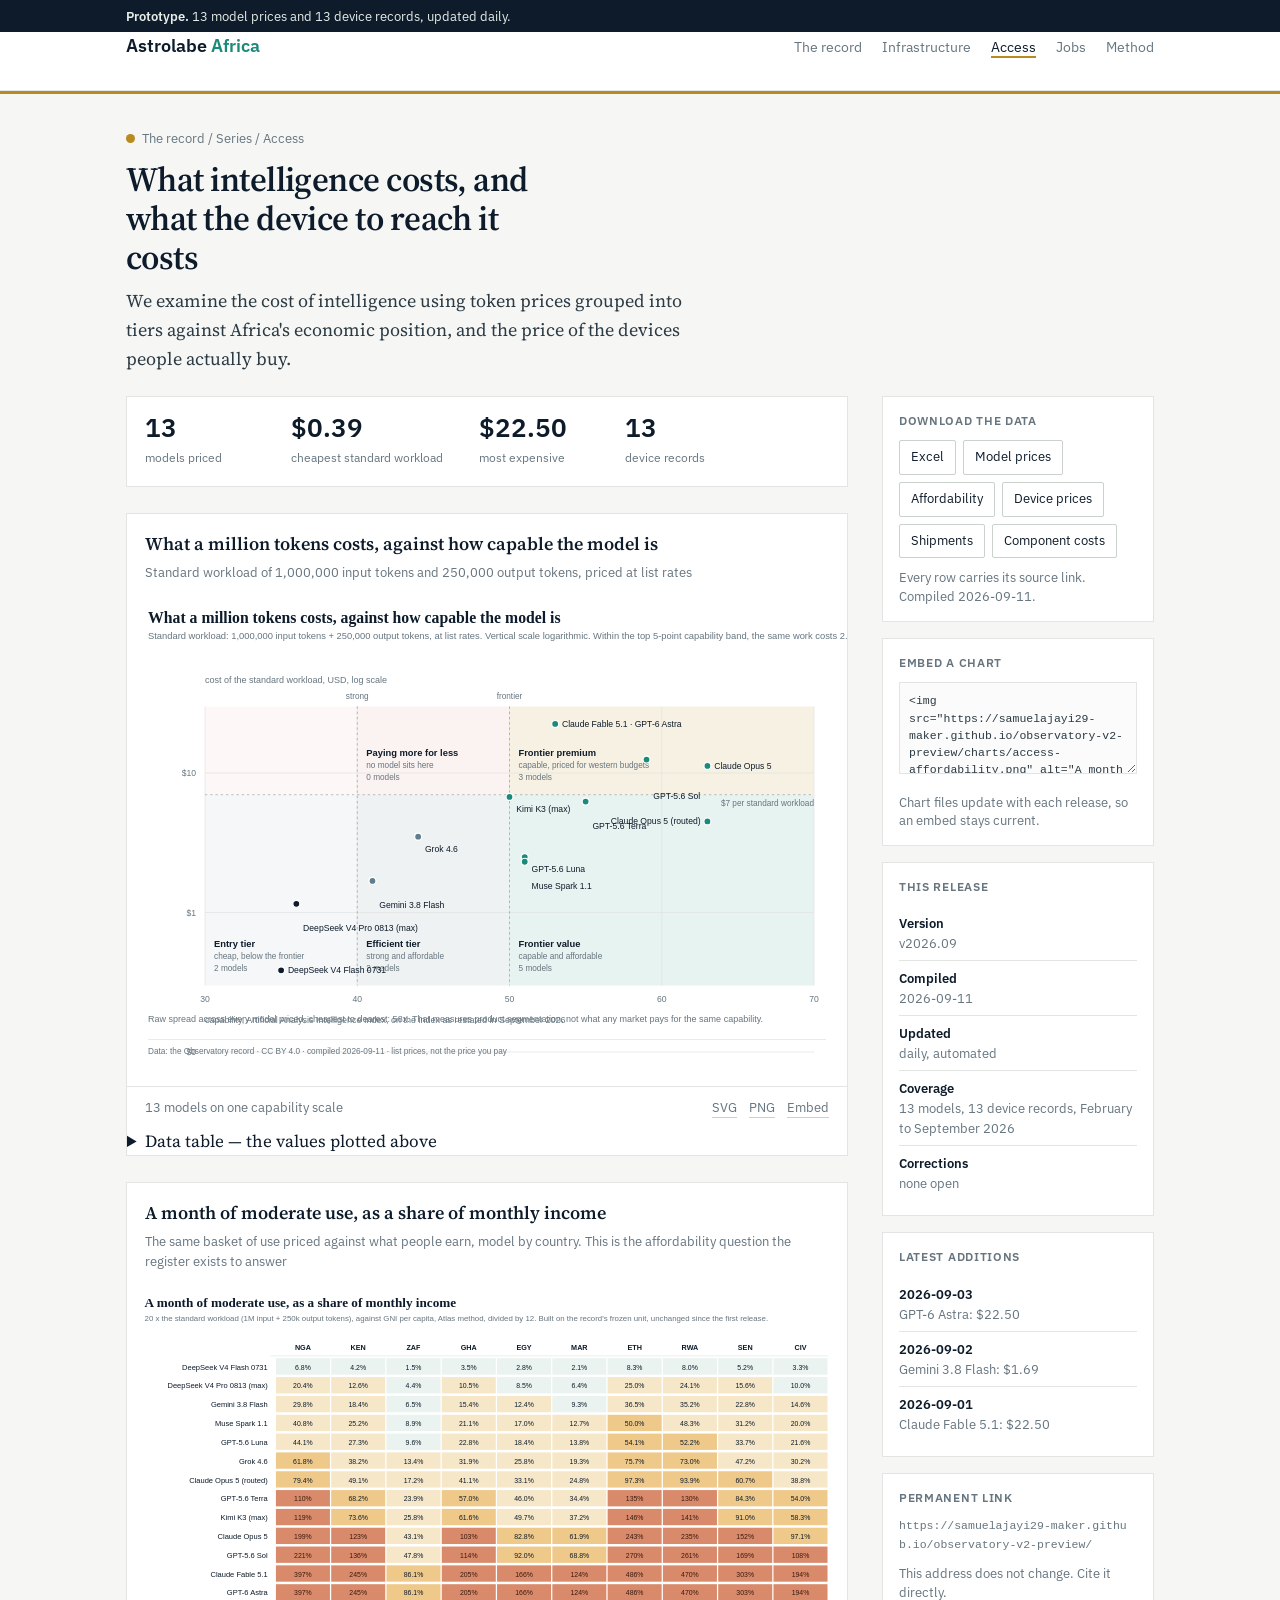
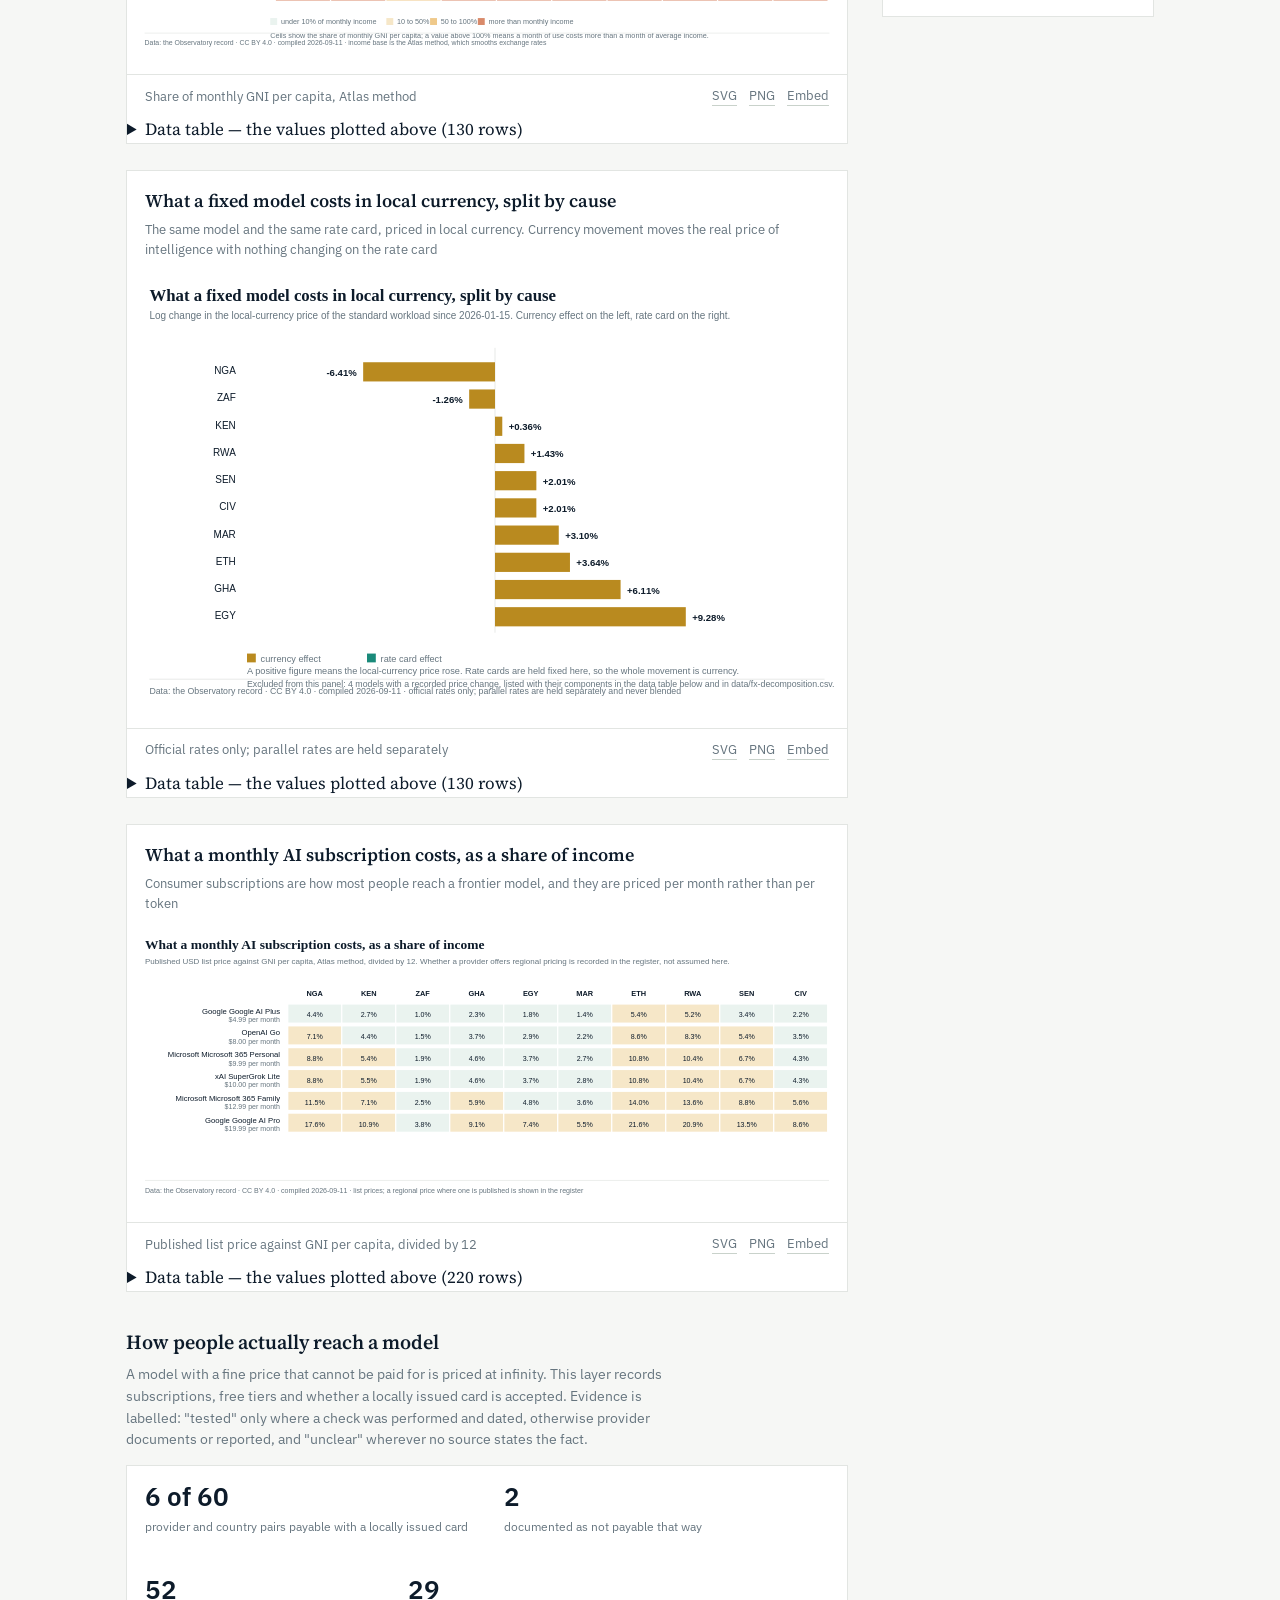
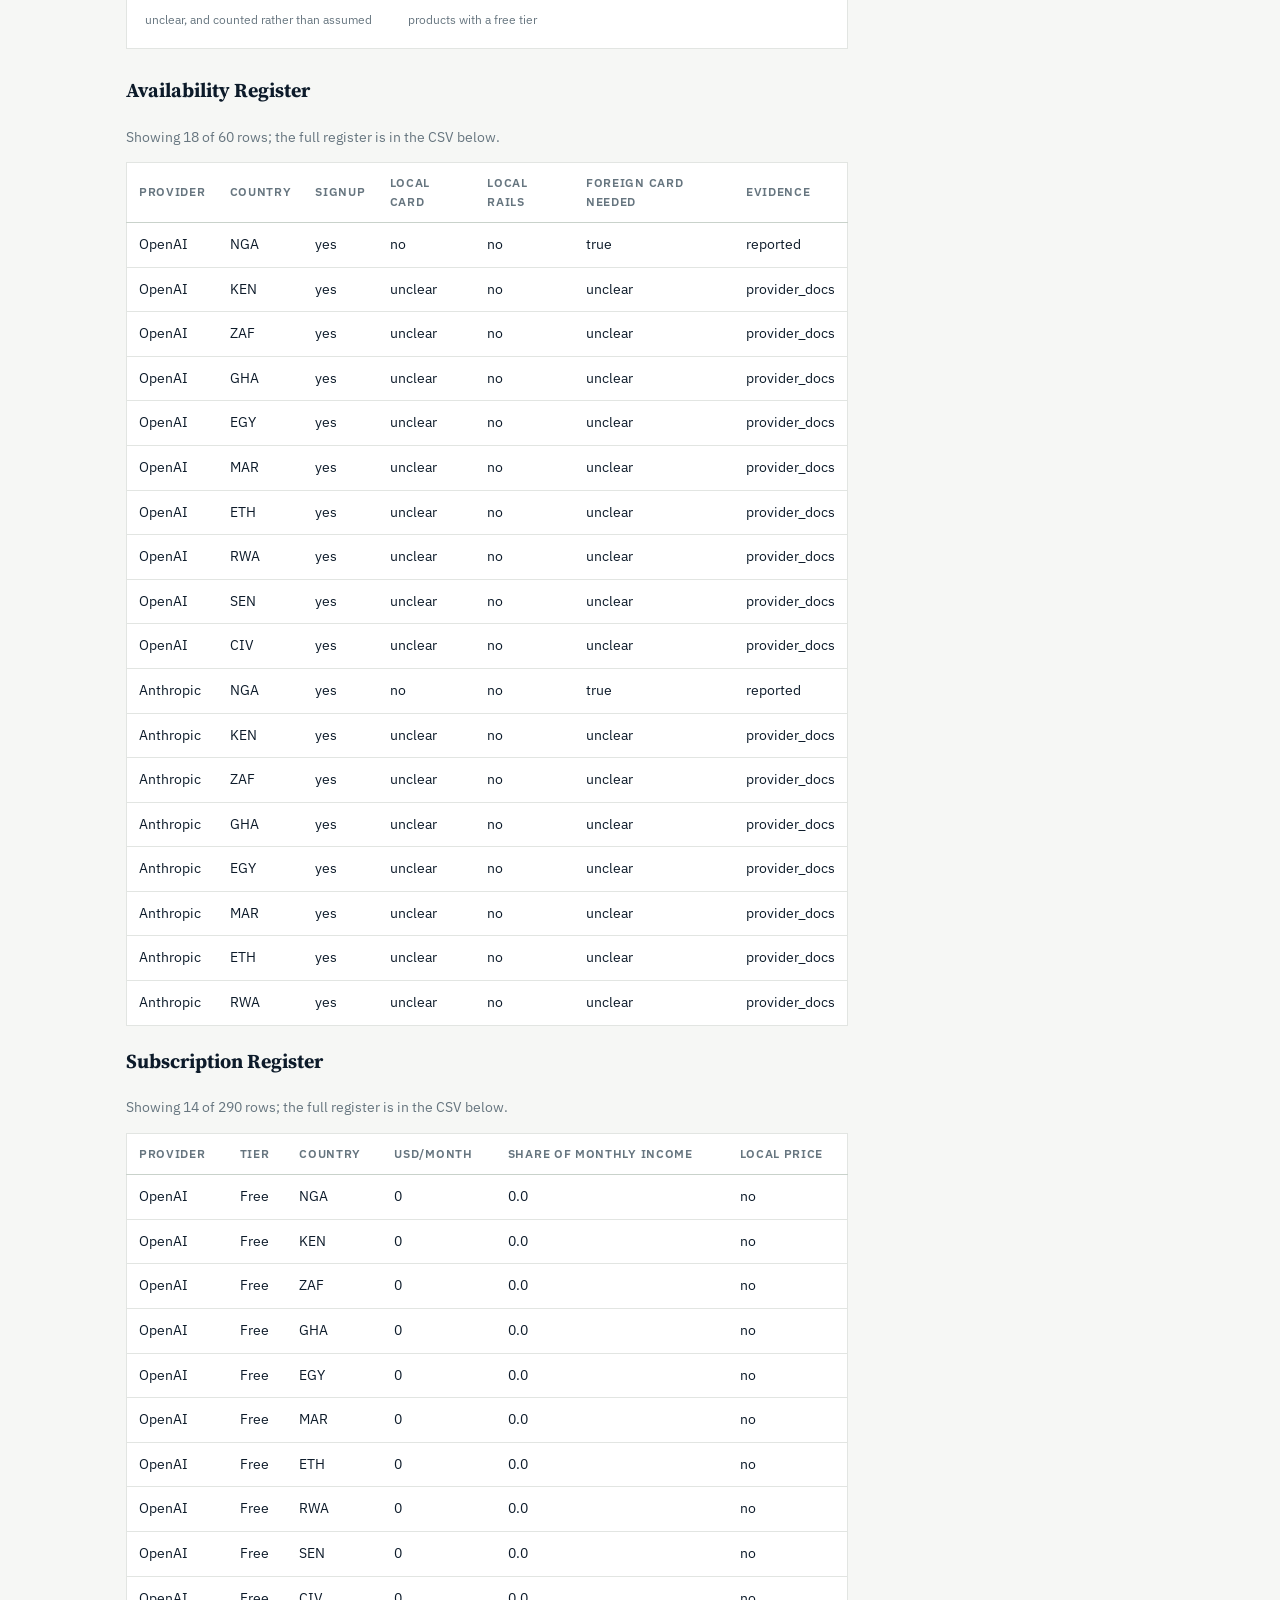
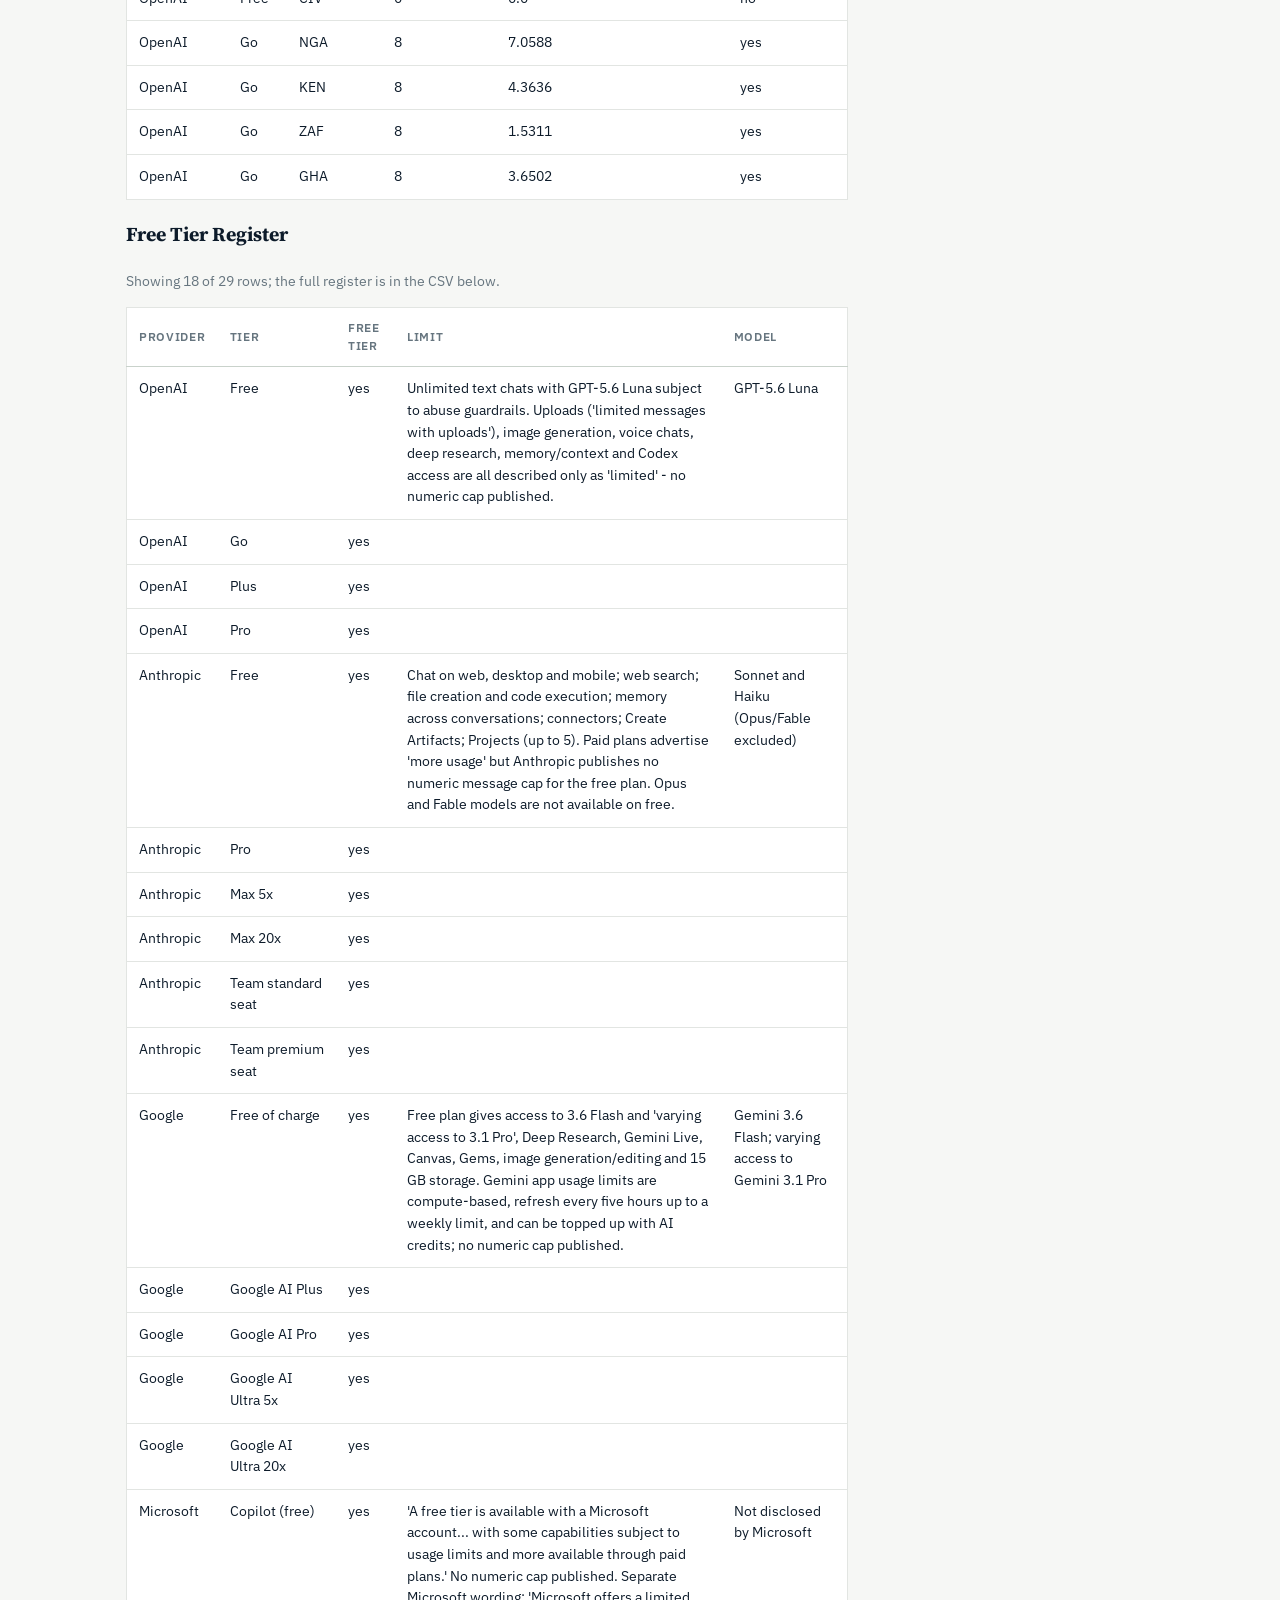
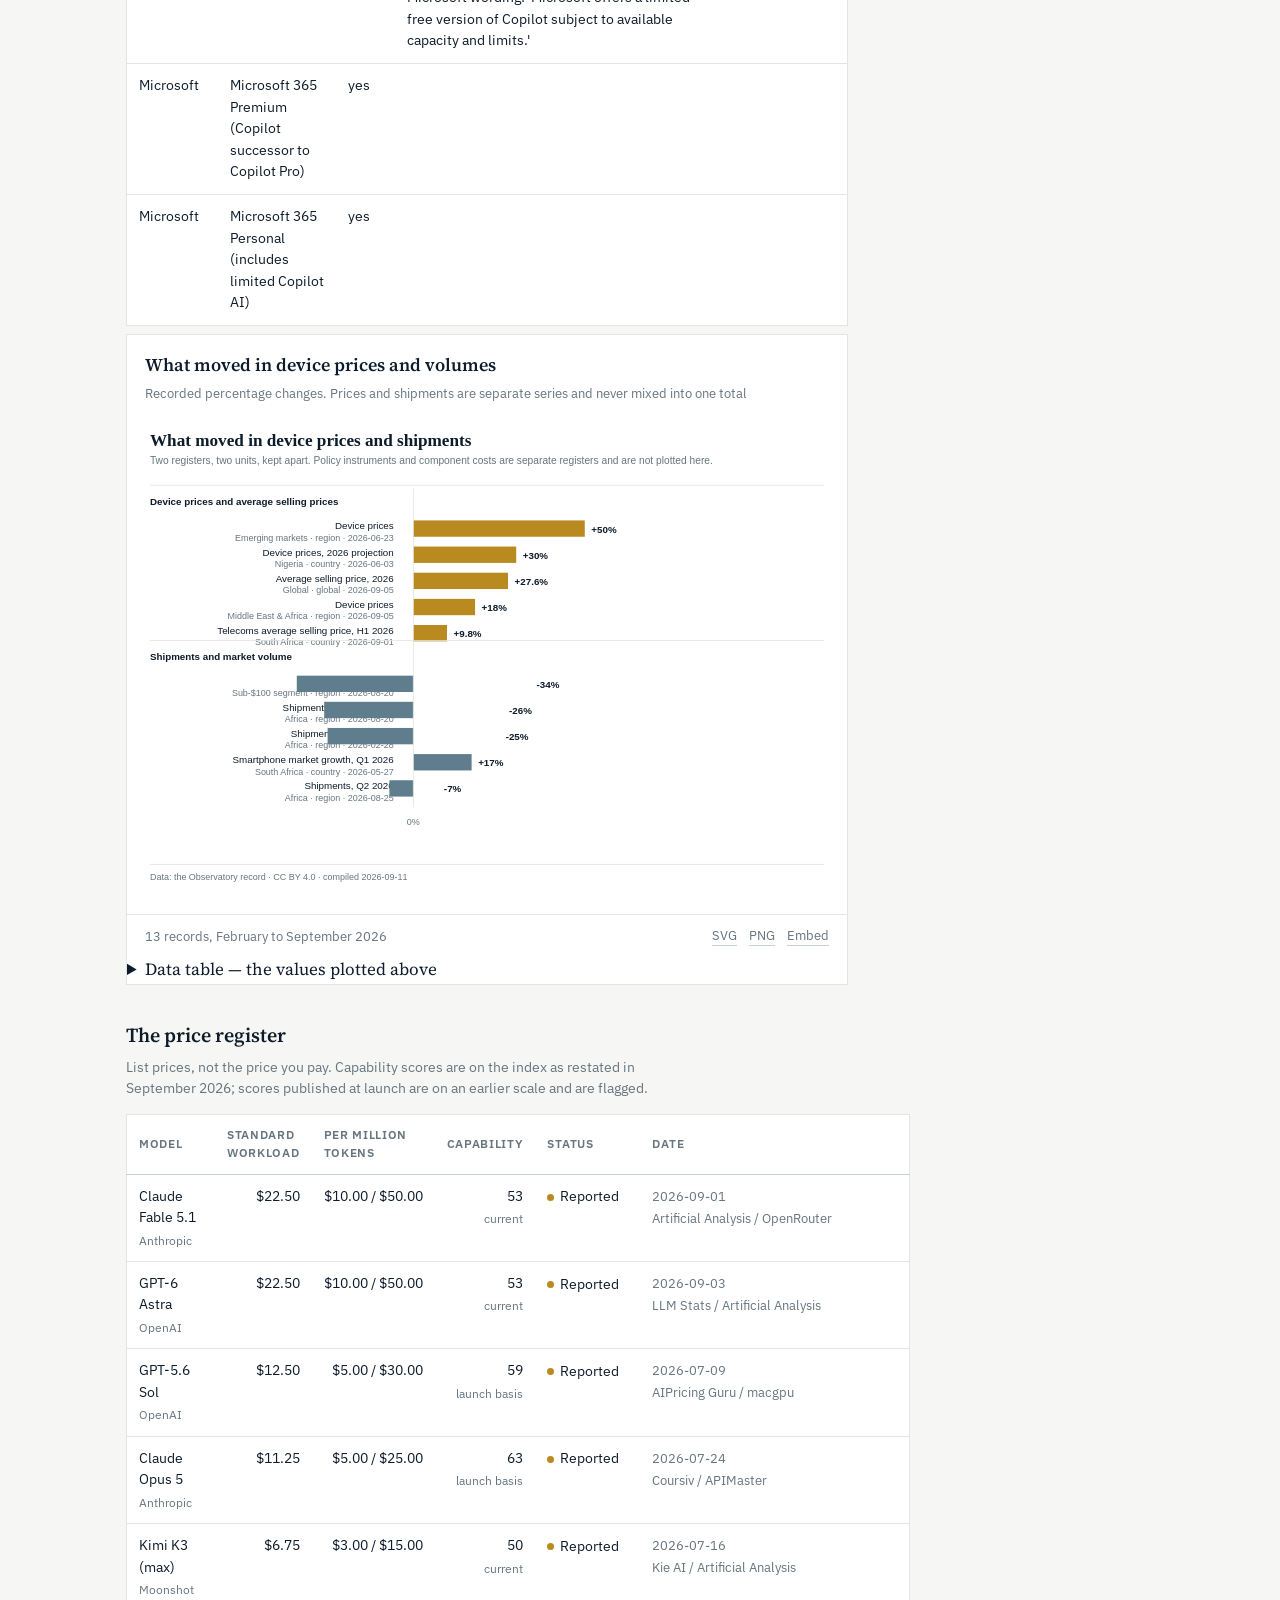
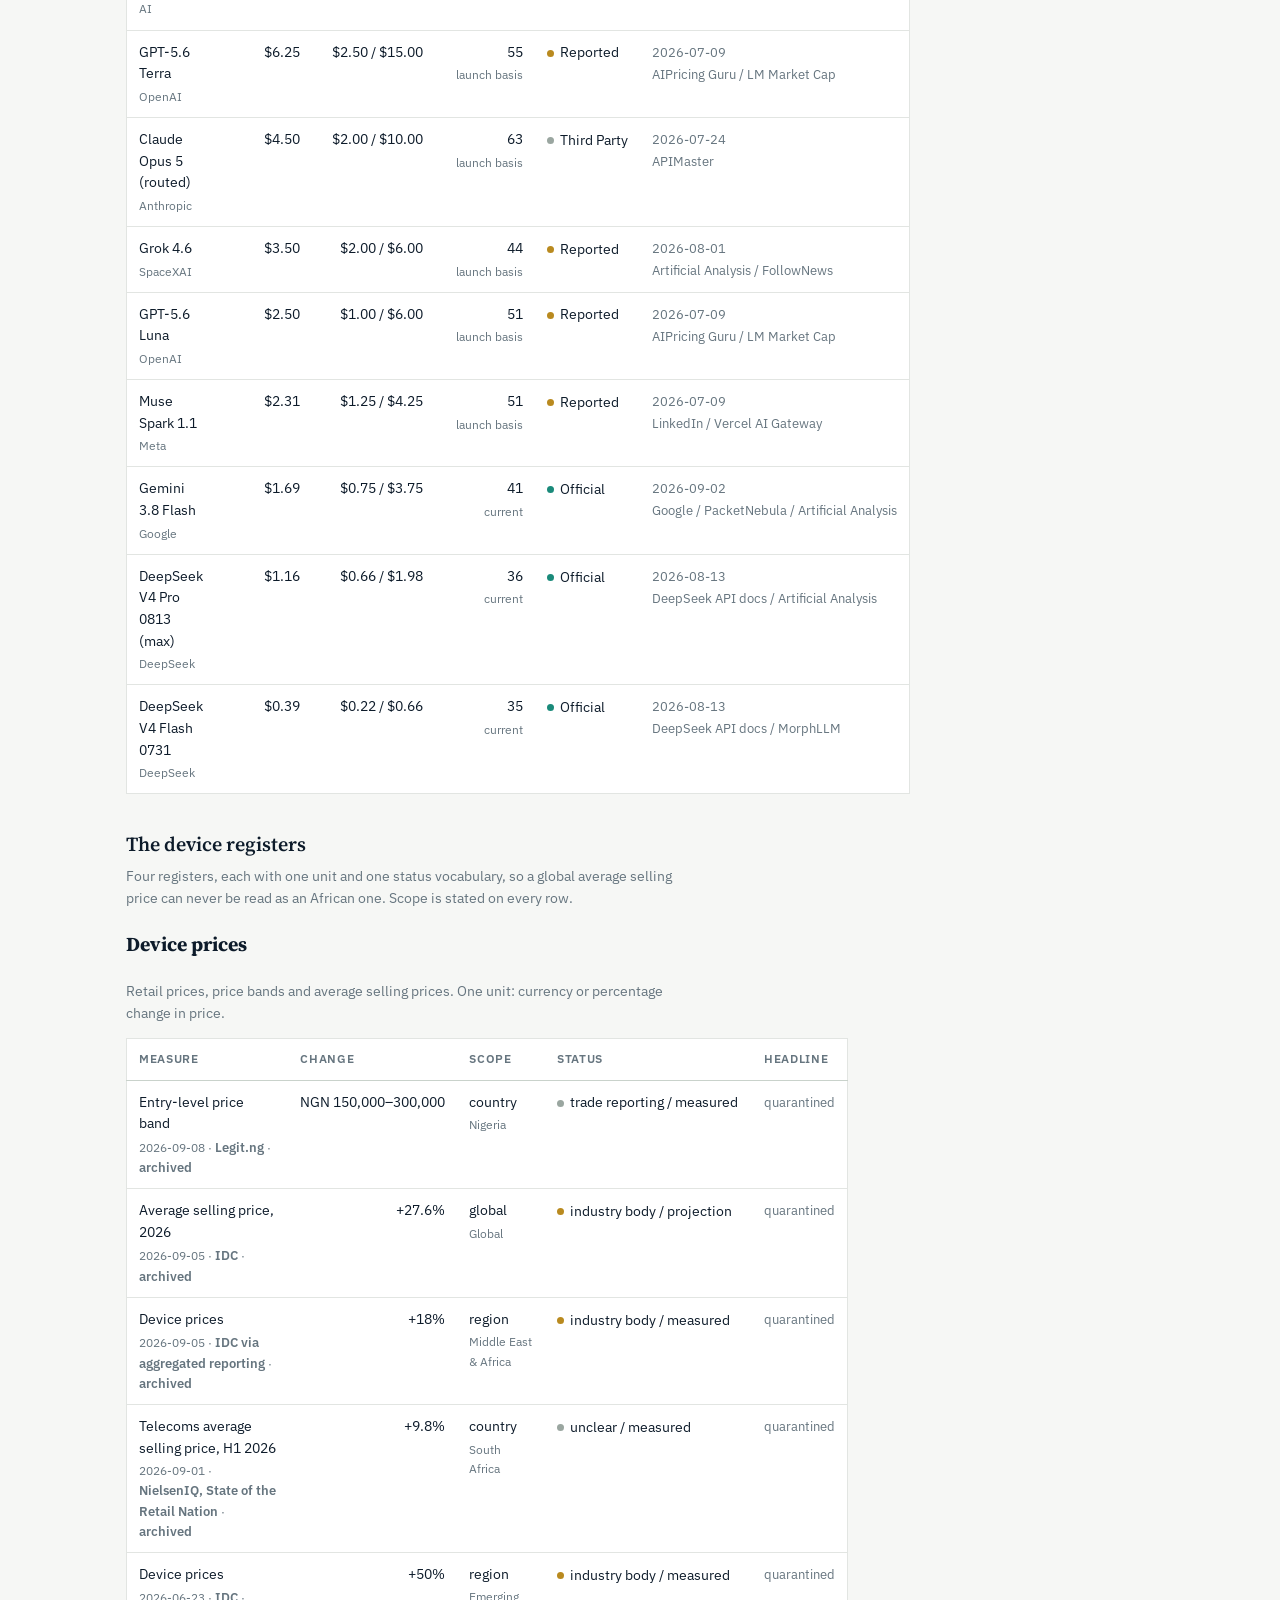
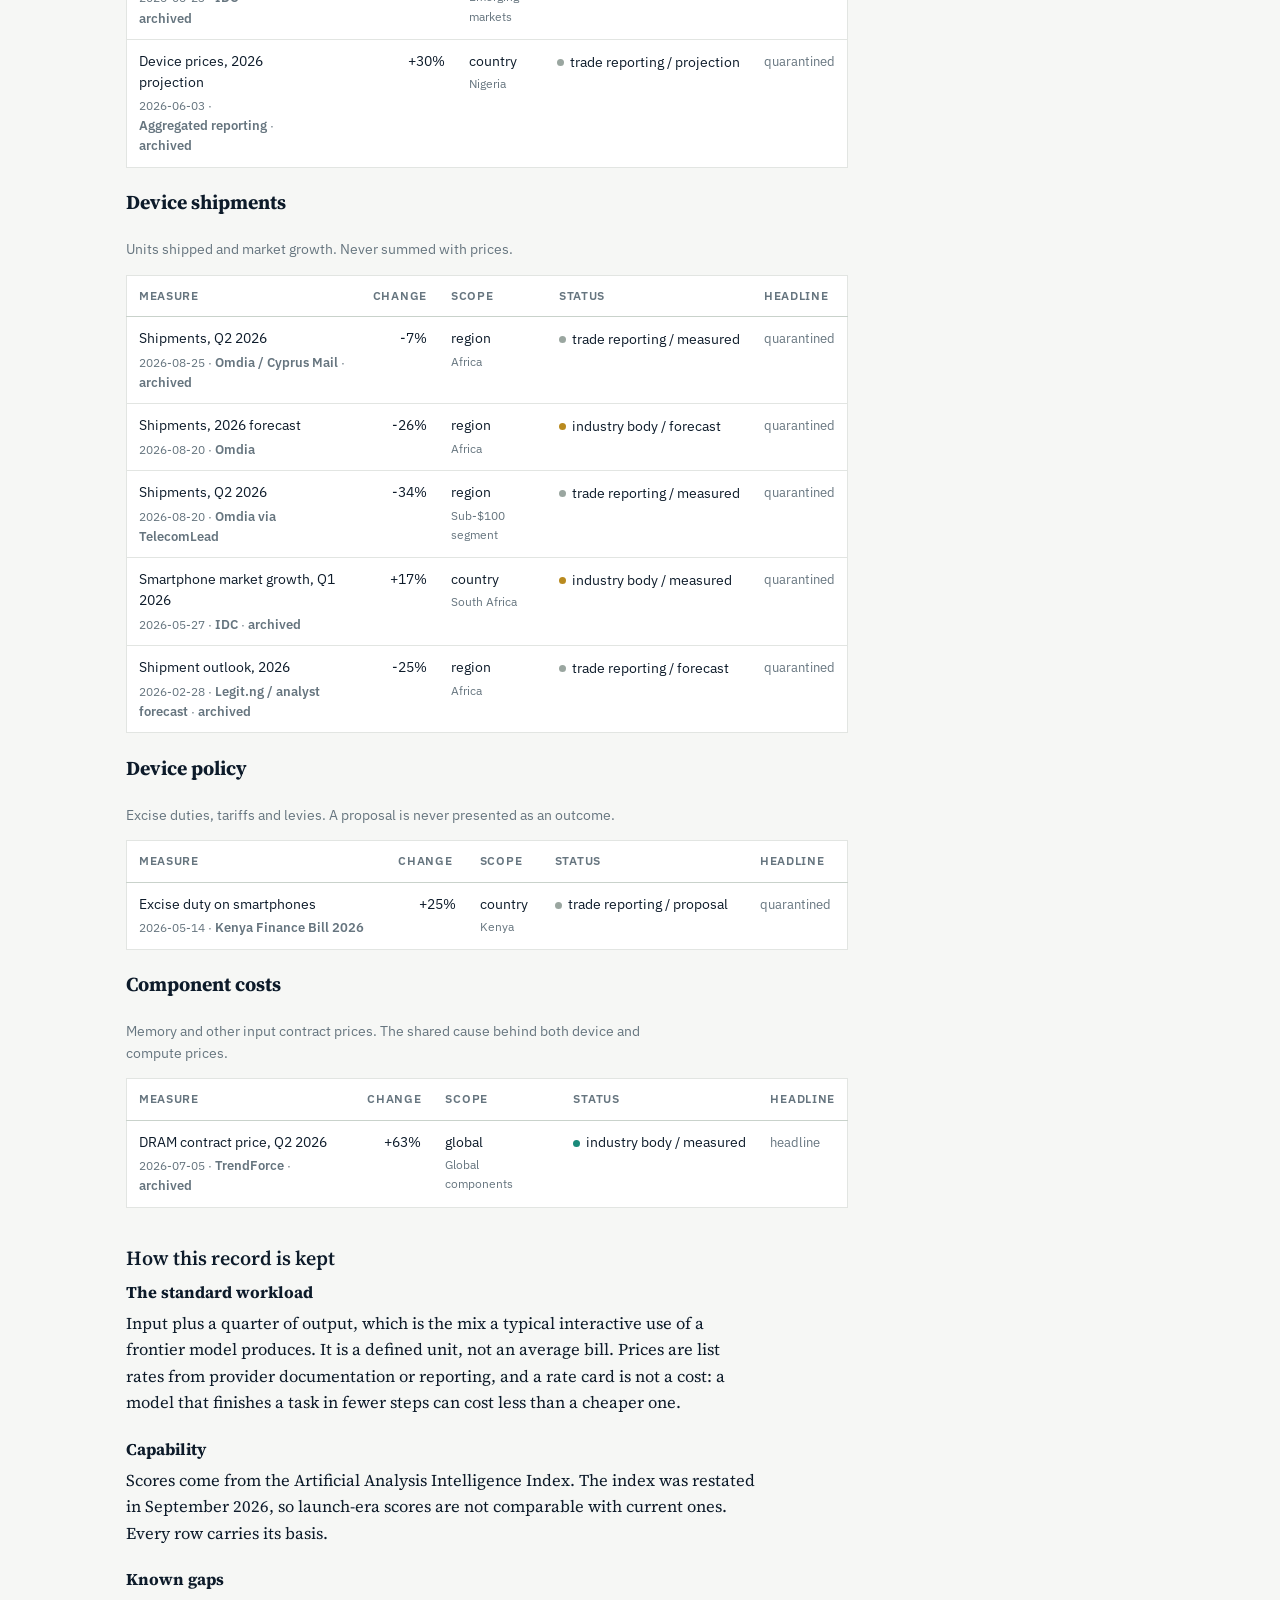
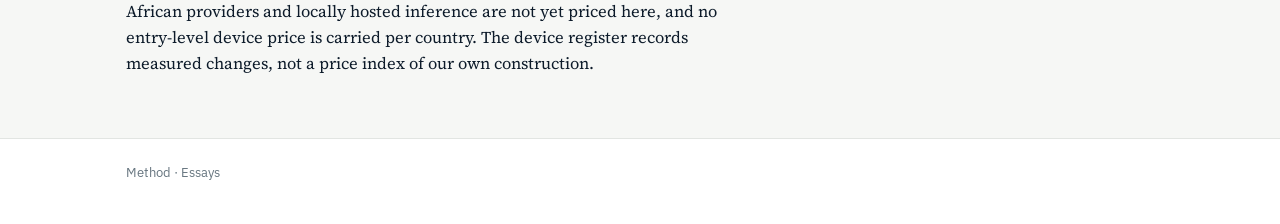
==== commit 987508ea: "Whole site in the shareable-chart system Home (monitoring index), Infrastructure, Access, Jobs, Meth" ====
--- a/access.html
+++ b/access.html
@@ -60,8 +60,43 @@
           <a href="#embed">Embed</a>
         </span>
       </div>
-      <details class="datatable"><summary>Data table &mdash; the values plotted above</summary><table class="register"><thead><tr><th>Model</th><th>Country</th><th>Basket share of monthly income</th><th>Single workload share</th><th>Workload cost USD</th><th>Monthly GNI per capita USD</th><th>Formula version</th><th>Held back by</th></tr></thead><tbody><tr><td>Claude Fable 5.1</td><td>CIV</td><td>194.24%</td><td>9.71%</td><td>22.5000</td><td>231.67</td><td>A-1.0</td><td>missing FX rate or minimum wage</td></tr><tr><td>Claude Fable 5.1</td><td>EGY</td><td>165.64%</td><td>8.28%</td><td>22.5000</td><td>271.67</td><td>A-1.0</td><td>missing FX rate or minimum wage</td></tr><tr><td>Claude Fable 5.1</td><td>ETH</td><td>486.49%</td><td>24.32%</td><td>22.5000</td><td>92.50</td><td>A-1.0</td><td>missing FX rate or minimum wage</td></tr><tr><td>Claude Fable 5.1</td><td>GHA</td><td>205.32%</td><td>10.27%</td><td>22.5000</td><td>219.17</td><td>A-1.0</td><td>missing FX rate or minimum wage</td></tr><tr><td>Claude Fable 5.1</td><td>KEN</td><td>245.45%</td><td>12.27%</td><td>22.5000</td><td>183.33</td><td>A-1.0</td><td>missing FX rate or minimum wage</td></tr><tr><td>Claude Fable 5.1</td><td>MAR</td><td>123.85%</td><td>6.19%</td><td>22.5000</td><td>363.33</td><td>A-1.0</td><td>missing FX rate or minimum wage</td></tr><tr><td>Claude Fable 5.1</td><td>NGA</td><td>397.06%</td><td>19.85%</td><td>22.5000</td><td>113.33</td><td>A-1.0</td><td>missing FX rate or minimum wage</td></tr><tr><td>Claude Fable 5.1</td><td>RWA</td><td>469.57%</td><td>23.48%</td><td>22.5000</td><td>95.83</td><td>A-1.0</td><td>missing FX rate or minimum wage</td></tr><tr><td>Claude Fable 5.1</td><td>SEN</td><td>303.37%</td><td>15.17%</td><td>22.5000</td><td>148.33</td><td>A-1.0</td><td>missing FX rate or minimum wage</td></tr><tr><td>Claude Fable 5.1</td><td>ZAF</td><td>86.12%</td><td>4.31%</td><td>22.5000</td><td>522.50</td><td>A-1.0</td><td>missing FX rate or minimum wage</td></tr><tr><td>Claude Opus 5</td><td>CIV</td><td>97.12%</td><td>4.86%</td><td>11.2500</td><td>231.67</td><td>A-1.0</td><td>model price row is trade_reporting</td></tr><tr><td>Claude Opus 5</td><td>EGY</td><td>82.82%</td><td>4.14%</td><td>11.2500</td><td>271.67</td><td>A-1.0</td><td>model price row is trade_reporting</td></tr><tr><td>Claude Opus 5</td><td>ETH</td><td>243.24%</td><td>12.16%</td><td>11.2500</td><td>92.50</td><td>A-1.0</td><td>model price row is trade_reporting</td></tr><tr><td>Claude Opus 5</td><td>GHA</td><td>102.66%</td><td>5.13%</td><td>11.2500</td><td>219.17</td><td>A-1.0</td><td>model price row is trade_reporting</td></tr><tr><td>Claude Opus 5</td><td>KEN</td><td>122.73%</td><td>6.14%</td><td>11.2500</td><td>183.33</td><td>A-1.0</td><td>model price row is trade_reporting</td></tr><tr><td>Claude Opus 5</td><td>MAR</td><td>61.93%</td><td>3.10%</td><td>11.2500</td><td>363.33</td><td>A-1.0</td><td>model price row is trade_reporting</td></tr><tr><td>Claude Opus 5</td><td>NGA</td><td>198.53%</td><td>9.93%</td><td>11.2500</td><td>113.33</td><td>A-1.0</td><td>model price row is trade_reporting</td></tr><tr><td>Claude Opus 5</td><td>RWA</td><td>234.78%</td><td>11.74%</td><td>11.2500</td><td>95.83</td><td>A-1.0</td><td>model price row is trade_reporting</td></tr><tr><td>Claude Opus 5</td><td>SEN</td><td>151.69%</td><td>7.58%</td><td>11.2500</td><td>148.33</td><td>A-1.0</td><td>model price row is trade_reporting</td></tr><tr><td>Claude Opus 5</td><td>ZAF</td><td>43.06%</td><td>2.15%</td><td>11.2500</td><td>522.50</td><td>A-1.0</td><td>model price row is trade_reporting</td></tr><tr><td>Claude Opus 5 (routed)</td><td>CIV</td><td>38.85%</td><td>1.94%</td><td>4.5000</td><td>231.67</td><td>A-1.0</td><td>model price row is trade_reporting</td></tr><tr><td>Claude Opus 5 (routed)</td><td>EGY</td><td>33.13%</td><td>1.66%</td><td>4.5000</td><td>271.67</td><td>A-1.0</td><td>model price row is trade_reporting</td></tr><tr><td>Claude Opus 5 (routed)</td><td>ETH</td><td>97.30%</td><td>4.86%</td><td>4.5000</td><td>92.50</td><td>A-1.0</td><td>model price row is trade_reporting</td></tr><tr><td>Claude Opus 5 (routed)</td><td>GHA</td><td>41.06%</td><td>2.05%</td><td>4.5000</td><td>219.17</td><td>A-1.0</td><td>model price row is trade_reporting</td></tr><tr><td>Claude Opus 5 (routed)</td><td>KEN</td><td>49.09%</td><td>2.45%</td><td>4.5000</td><td>183.33</td><td>A-1.0</td><td>model price row is trade_reporting</td></tr><tr><td>Claude Opus 5 (routed)</td><td>MAR</td><td>24.77%</td><td>1.24%</td><td>4.5000</td><td>363.33</td><td>A-1.0</td><td>model price row is trade_reporting</td></tr><tr><td>Claude Opus 5 (routed)</td><td>NGA</td><td>79.41%</td><td>3.97%</td><td>4.5000</td><td>113.33</td><td>A-1.0</td><td>model price row is trade_reporting</td></tr><tr><td>Claude Opus 5 (routed)</td><td>RWA</td><td>93.91%</td><td>4.70%</td><td>4.5000</td><td>95.83</td><td>A-1.0</td><td>model price row is trade_reporting</td></tr><tr><td>Claude Opus 5 (routed)</td><td>SEN</td><td>60.67%</td><td>3.03%</td><td>4.5000</td><td>148.33</td><td>A-1.0</td><td>model price row is trade_reporting</td></tr><tr><td>Claude Opus 5 (routed)</td><td>ZAF</td><td>17.22%</td><td>0.86%</td><td>4.5000</td><td>522.50</td><td>A-1.0</td><td>model price row is trade_reporting</td></tr><tr><td>DeepSeek V4 Flash 0731</td><td>CIV</td><td>3.32%</td><td>0.17%</td><td>0.3850</td><td>231.67</td><td>A-1.0</td><td>model price row is trade_reporting</td></tr><tr><td>DeepSeek V4 Flash 0731</td><td>EGY</td><td>2.83%</td><td>0.14%</td><td>0.3850</td><td>271.67</td><td>A-1.0</td><td>model price row is trade_reporting</td></tr><tr><td>DeepSeek V4 Flash 0731</td><td>ETH</td><td>8.32%</td><td>0.42%</td><td>0.3850</td><td>92.50</td><td>A-1.0</td><td>model price row is trade_reporting</td></tr><tr><td>DeepSeek V4 Flash 0731</td><td>GHA</td><td>3.51%</td><td>0.18%</td><td>0.3850</td><td>219.17</td><td>A-1.0</td><td>model price row is trade_reporting</td></tr><tr><td>DeepSeek V4 Flash 0731</td><td>KEN</td><td>4.20%</td><td>0.21%</td><td>0.3850</td><td>183.33</td><td>A-1.0</td><td>model price row is trade_reporting</td></tr><tr><td>DeepSeek V4 Flash 0731</td><td>MAR</td><td>2.12%</td><td>0.11%</td><td>0.3850</td><td>363.33</td><td>A-1.0</td><td>model price row is trade_reporting</td></tr><tr><td>DeepSeek V4 Flash 0731</td><td>NGA</td><td>6.79%</td><td>0.34%</td><td>0.3850</td><td>113.33</td><td>A-1.0</td><td>model price row is trade_reporting</td></tr><tr><td>DeepSeek V4 Flash 0731</td><td>RWA</td><td>8.03%</td><td>0.40%</td><td>0.3850</td><td>95.83</td><td>A-1.0</td><td>model price row is trade_reporting</td></tr><tr><td>DeepSeek V4 Flash 0731</td><td>SEN</td><td>5.19%</td><td>0.26%</td><td>0.3850</td><td>148.33</td><td>A-1.0</td><td>model price row is trade_reporting</td></tr><tr><td>DeepSeek V4 Flash 0731</td><td>ZAF</td><td>1.47%</td><td>0.07%</td><td>0.3850</td><td>522.50</td><td>A-1.0</td><td>model price row is trade_reporting</td></tr><tr><td>DeepSeek V4 Pro 0813 (max)</td><td>CIV</td><td>9.97%</td><td>0.50%</td><td>1.1550</td><td>231.67</td><td>A-1.0</td><td>missing FX rate or minimum wage</td></tr><tr><td>DeepSeek V4 Pro 0813 (max)</td><td>EGY</td><td>8.50%</td><td>0.43%</td><td>1.1550</td><td>271.67</td><td>A-1.0</td><td>missing FX rate or minimum wage</td></tr><tr><td>DeepSeek V4 Pro 0813 (max)</td><td>ETH</td><td>24.97%</td><td>1.25%</td><td>1.1550</td><td>92.50</td><td>A-1.0</td><td>missing FX rate or minimum wage</td></tr><tr><td>DeepSeek V4 Pro 0813 (max)</td><td>GHA</td><td>10.54%</td><td>0.53%</td><td>1.1550</td><td>219.17</td><td>A-1.0</td><td>missing FX rate or minimum wage</td></tr><tr><td>DeepSeek V4 Pro 0813 (max)</td><td>KEN</td><td>12.60%</td><td>0.63%</td><td>1.1550</td><td>183.33</td><td>A-1.0</td><td>missing FX rate or minimum wage</td></tr><tr><td>DeepSeek V4 Pro 0813 (max)</td><td>MAR</td><td>6.36%</td><td>0.32%</td><td>1.1550</td><td>363.33</td><td>A-1.0</td><td>missing FX rate or minimum wage</td></tr><tr><td>DeepSeek V4 Pro 0813 (max)</td><td>NGA</td><td>20.38%</td><td>1.02%</td><td>1.1550</td><td>113.33</td><td>A-1.0</td><td>missing FX rate or minimum wage</td></tr><tr><td>DeepSeek V4 Pro 0813 (max)</td><td>RWA</td><td>24.10%</td><td>1.21%</td><td>1.1550</td><td>95.83</td><td>A-1.0</td><td>missing FX rate or minimum wage</td></tr><tr><td>DeepSeek V4 Pro 0813 (max)</td><td>SEN</td><td>15.57%</td><td>0.78%</td><td>1.1550</td><td>148.33</td><td>A-1.0</td><td>missing FX rate or minimum wage</td></tr><tr><td>DeepSeek V4 Pro 0813 (max)</td><td>ZAF</td><td>4.42%</td><td>0.22%</td><td>1.1550</td><td>522.50</td><td>A-1.0</td><td>missing FX rate or minimum wage</td></tr><tr><td>GPT-5.6 Luna</td><td>CIV</td><td>21.58%</td><td>1.08%</td><td>2.5000</td><td>231.67</td><td>A-1.0</td><td>model price row is trade_reporting</td></tr><tr><td>GPT-5.6 Luna</td><td>EGY</td><td>18.40%</td><td>0.92%</td><td>2.5000</td><td>271.67</td><td>A-1.0</td><td>model price row is trade_reporting</td></tr><tr><td>GPT-5.6 Luna</td><td>ETH</td><td>54.05%</td><td>2.70%</td><td>2.5000</td><td>92.50</td><td>A-1.0</td><td>model price row is trade_reporting</td></tr><tr><td>GPT-5.6 Luna</td><td>GHA</td><td>22.81%</td><td>1.14%</td><td>2.5000</td><td>219.17</td><td>A-1.0</td><td>model price row is trade_reporting</td></tr><tr><td>GPT-5.6 Luna</td><td>KEN</td><td>27.27%</td><td>1.36%</td><td>2.5000</td><td>183.33</td><td>A-1.0</td><td>model price row is trade_reporting</td></tr><tr><td>GPT-5.6 Luna</td><td>MAR</td><td>13.76%</td><td>0.69%</td><td>2.5000</td><td>363.33</td><td>A-1.0</td><td>model price row is trade_reporting</td></tr><tr><td>GPT-5.6 Luna</td><td>NGA</td><td>44.12%</td><td>2.21%</td><td>2.5000</td><td>113.33</td><td>A-1.0</td><td>model price row is trade_reporting</td></tr><tr><td>GPT-5.6 Luna</td><td>RWA</td><td>52.17%</td><td>2.61%</td><td>2.5000</td><td>95.83</td><td>A-1.0</td><td>model price row is trade_reporting</td></tr><tr><td>GPT-5.6 Luna</td><td>SEN</td><td>33.71%</td><td>1.69%</td><td>2.5000</td><td>148.33</td><td>A-1.0</td><td>model price row is trade_reporting</td></tr><tr><td>GPT-5.6 Luna</td><td>ZAF</td><td>9.57%</td><td>0.48%</td><td>2.5000</td><td>522.50</td><td>A-1.0</td><td>model price row is trade_reporting</td></tr><tr><td>GPT-5.6 Sol</td><td>CIV</td><td>107.91%</td><td>5.40%</td><td>12.5000</td><td>231.67</td><td>A-1.0</td><td>model price row is trade_reporting</td></tr><tr><td>GPT-5.6 Sol</td><td>EGY</td><td>92.02%</td><td>4.60%</td><td>12.5000</td><td>271.67</td><td>A-1.0</td><td>model price row is trade_reporting</td></tr><tr><td>GPT-5.6 Sol</td><td>ETH</td><td>270.27%</td><td>13.51%</td><td>12.5000</td><td>92.50</td><td>A-1.0</td><td>model price row is trade_reporting</td></tr><tr><td>GPT-5.6 Sol</td><td>GHA</td><td>114.07%</td><td>5.70%</td><td>12.5000</td><td>219.17</td><td>A-1.0</td><td>model price row is trade_reporting</td></tr><tr><td>GPT-5.6 Sol</td><td>KEN</td><td>136.36%</td><td>6.82%</td><td>12.5000</td><td>183.33</td><td>A-1.0</td><td>model price row is trade_reporting</td></tr><tr><td>GPT-5.6 Sol</td><td>MAR</td><td>68.81%</td><td>3.44%</td><td>12.5000</td><td>363.33</td><td>A-1.0</td><td>model price row is trade_reporting</td></tr><tr><td>GPT-5.6 Sol</td><td>NGA</td><td>220.59%</td><td>11.03%</td><td>12.5000</td><td>113.33</td><td>A-1.0</td><td>model price row is trade_reporting</td></tr><tr><td>GPT-5.6 Sol</td><td>RWA</td><td>260.87%</td><td>13.04%</td><td>12.5000</td><td>95.83</td><td>A-1.0</td><td>model price row is trade_reporting</td></tr><tr><td>GPT-5.6 Sol</td><td>SEN</td><td>168.54%</td><td>8.43%</td><td>12.5000</td><td>148.33</td><td>A-1.0</td><td>model price row is trade_reporting</td></tr><tr><td>GPT-5.6 Sol</td><td>ZAF</td><td>47.85%</td><td>2.39%</td><td>12.5000</td><td>522.50</td><td>A-1.0</td><td>model price row is trade_reporting</td></tr><tr><td>GPT-5.6 Terra</td><td>CIV</td><td>53.96%</td><td>2.70%</td><td>6.2500</td><td>231.67</td><td>A-1.0</td><td>model price row is trade_reporting</td></tr><tr><td>GPT-5.6 Terra</td><td>EGY</td><td>46.01%</td><td>2.30%</td><td>6.2500</td><td>271.67</td><td>A-1.0</td><td>model price row is trade_reporting</td></tr><tr><td>GPT-5.6 Terra</td><td>ETH</td><td>135.14%</td><td>6.76%</td><td>6.2500</td><td>92.50</td><td>A-1.0</td><td>model price row is trade_reporting</td></tr><tr><td>GPT-5.6 Terra</td><td>GHA</td><td>57.03%</td><td>2.85%</td><td>6.2500</td><td>219.17</td><td>A-1.0</td><td>model price row is trade_reporting</td></tr><tr><td>GPT-5.6 Terra</td><td>KEN</td><td>68.18%</td><td>3.41%</td><td>6.2500</td><td>183.33</td><td>A-1.0</td><td>model price row is trade_reporting</td></tr><tr><td>GPT-5.6 Terra</td><td>MAR</td><td>34.40%</td><td>1.72%</td><td>6.2500</td><td>363.33</td><td>A-1.0</td><td>model price row is trade_reporting</td></tr><tr><td>GPT-5.6 Terra</td><td>NGA</td><td>110.29%</td><td>5.51%</td><td>6.2500</td><td>113.33</td><td>A-1.0</td><td>model price row is trade_reporting</td></tr><tr><td>GPT-5.6 Terra</td><td>RWA</td><td>130.43%</td><td>6.52%</td><td>6.2500</td><td>95.83</td><td>A-1.0</td><td>model price row is trade_reporting</td></tr><tr><td>GPT-5.6 Terra</td><td>SEN</td><td>84.27%</td><td>4.21%</td><td>6.2500</td><td>148.33</td><td>A-1.0</td><td>model price row is trade_reporting</td></tr><tr><td>GPT-5.6 Terra</td><td>ZAF</td><td>23.92%</td><td>1.20%</td><td>6.2500</td><td>522.50</td><td>A-1.0</td><td>model price row is trade_reporting</td></tr><tr><td>GPT-6 Astra</td><td>CIV</td><td>194.24%</td><td>9.71%</td><td>22.5000</td><td>231.67</td><td>A-1.0</td><td>model price row is trade_reporting</td></tr><tr><td>GPT-6 Astra</td><td>EGY</td><td>165.64%</td><td>8.28%</td><td>22.5000</td><td>271.67</td><td>A-1.0</td><td>model price row is trade_reporting</td></tr><tr><td>GPT-6 Astra</td><td>ETH</td><td>486.49%</td><td>24.32%</td><td>22.5000</td><td>92.50</td><td>A-1.0</td><td>model price row is trade_reporting</td></tr><tr><td>GPT-6 Astra</td><td>GHA</td><td>205.32%</td><td>10.27%</td><td>22.5000</td><td>219.17</td><td>A-1.0</td><td>model price row is trade_reporting</td></tr><tr><td>GPT-6 Astra</td><td>KEN</td><td>245.45%</td><td>12.27%</td><td>22.5000</td><td>183.33</td><td>A-1.0</td><td>model price row is trade_reporting</td></tr><tr><td>GPT-6 Astra</td><td>MAR</td><td>123.85%</td><td>6.19%</td><td>22.5000</td><td>363.33</td><td>A-1.0</td><td>model price row is trade_reporting</td></tr><tr><td>GPT-6 Astra</td><td>NGA</td><td>397.06%</td><td>19.85%</td><td>22.5000</td><td>113.33</td><td>A-1.0</td><td>model price row is trade_reporting</td></tr><tr><td>GPT-6 Astra</td><td>RWA</td><td>469.57%</td><td>23.48%</td><td>22.5000</td><td>95.83</td><td>A-1.0</td><td>model price row is trade_reporting</td></tr><tr><td>GPT-6 Astra</td><td>SEN</td><td>303.37%</td><td>15.17%</td><td>22.5000</td><td>148.33</td><td>A-1.0</td><td>model price row is trade_reporting</td></tr><tr><td>GPT-6 Astra</td><td>ZAF</td><td>86.12%</td><td>4.31%</td><td>22.5000</td><td>522.50</td><td>A-1.0</td><td>model price row is trade_reporting</td></tr><tr><td>Gemini 3.8 Flash</td><td>CIV</td><td>14.57%</td><td>0.73%</td><td>1.6875</td><td>231.67</td><td>A-1.0</td><td>model price row is trade_reporting</td></tr><tr><td>Gemini 3.8 Flash</td><td>EGY</td><td>12.42%</td><td>0.62%</td><td>1.6875</td><td>271.67</td><td>A-1.0</td><td>model price row is trade_reporting</td></tr><tr><td>Gemini 3.8 Flash</td><td>ETH</td><td>36.49%</td><td>1.82%</td><td>1.6875</td><td>92.50</td><td>A-1.0</td><td>model price row is trade_reporting</td></tr><tr><td>Gemini 3.8 Flash</td><td>GHA</td><td>15.40%</td><td>0.77%</td><td>1.6875</td><td>219.17</td><td>A-1.0</td><td>model price row is trade_reporting</td></tr><tr><td>Gemini 3.8 Flash</td><td>KEN</td><td>18.41%</td><td>0.92%</td><td>1.6875</td><td>183.33</td><td>A-1.0</td><td>model price row is trade_reporting</td></tr><tr><td>Gemini 3.8 Flash</td><td>MAR</td><td>9.29%</td><td>0.46%</td><td>1.6875</td><td>363.33</td><td>A-1.0</td><td>model price row is trade_reporting</td></tr><tr><td>Gemini 3.8 Flash</td><td>NGA</td><td>29.78%</td><td>1.49%</td><td>1.6875</td><td>113.33</td><td>A-1.0</td><td>model price row is trade_reporting</td></tr><tr><td>Gemini 3.8 Flash</td><td>RWA</td><td>35.22%</td><td>1.76%</td><td>1.6875</td><td>95.83</td><td>A-1.0</td><td>model price row is trade_reporting</td></tr><tr><td>Gemini 3.8 Flash</td><td>SEN</td><td>22.75%</td><td>1.14%</td><td>1.6875</td><td>148.33</td><td>A-1.0</td><td>model price row is trade_reporting</td></tr><tr><td>Gemini 3.8 Flash</td><td>ZAF</td><td>6.46%</td><td>0.32%</td><td>1.6875</td><td>522.50</td><td>A-1.0</td><td>model price row is trade_reporting</td></tr><tr><td>Grok 4.6</td><td>CIV</td><td>30.22%</td><td>1.51%</td><td>3.5000</td><td>231.67</td><td>A-1.0</td><td>missing FX rate or minimum wage</td></tr><tr><td>Grok 4.6</td><td>EGY</td><td>25.77%</td><td>1.29%</td><td>3.5000</td><td>271.67</td><td>A-1.0</td><td>missing FX rate or minimum wage</td></tr><tr><td>Grok 4.6</td><td>ETH</td><td>75.68%</td><td>3.78%</td><td>3.5000</td><td>92.50</td><td>A-1.0</td><td>missing FX rate or minimum wage</td></tr><tr><td>Grok 4.6</td><td>GHA</td><td>31.94%</td><td>1.60%</td><td>3.5000</td><td>219.17</td><td>A-1.0</td><td>missing FX rate or minimum wage</td></tr><tr><td>Grok 4.6</td><td>KEN</td><td>38.18%</td><td>1.91%</td><td>3.5000</td><td>183.33</td><td>A-1.0</td><td>missing FX rate or minimum wage</td></tr><tr><td>Grok 4.6</td><td>MAR</td><td>19.27%</td><td>0.96%</td><td>3.5000</td><td>363.33</td><td>A-1.0</td><td>missing FX rate or minimum wage</td></tr><tr><td>Grok 4.6</td><td>NGA</td><td>61.76%</td><td>3.09%</td><td>3.5000</td><td>113.33</td><td>A-1.0</td><td>missing FX rate or minimum wage</td></tr><tr><td>Grok 4.6</td><td>RWA</td><td>73.04%</td><td>3.65%</td><td>3.5000</td><td>95.83</td><td>A-1.0</td><td>missing FX rate or minimum wage</td></tr><tr><td>Grok 4.6</td><td>SEN</td><td>47.19%</td><td>2.36%</td><td>3.5000</td><td>148.33</td><td>A-1.0</td><td>missing FX rate or minimum wage</td></tr><tr><td>Grok 4.6</td><td>ZAF</td><td>13.40%</td><td>0.67%</td><td>3.5000</td><td>522.50</td><td>A-1.0</td><td>missing FX rate or minimum wage</td></tr><tr><td>Kimi K3 (max)</td><td>CIV</td><td>58.27%</td><td>2.91%</td><td>6.7500</td><td>231.67</td><td>A-1.0</td><td>model price row is trade_reporting</td></tr><tr><td>Kimi K3 (max)</td><td>EGY</td><td>49.69%</td><td>2.48%</td><td>6.7500</td><td>271.67</td><td>A-1.0</td><td>model price row is trade_reporting</td></tr><tr><td>Kimi K3 (max)</td><td>ETH</td><td>145.95%</td><td>7.30%</td><td>6.7500</td><td>92.50</td><td>A-1.0</td><td>model price row is trade_reporting</td></tr><tr><td>Kimi K3 (max)</td><td>GHA</td><td>61.60%</td><td>3.08%</td><td>6.7500</td><td>219.17</td><td>A-1.0</td><td>model price row is trade_reporting</td></tr><tr><td>Kimi K3 (max)</td><td>KEN</td><td>73.64%</td><td>3.68%</td><td>6.7500</td><td>183.33</td><td>A-1.0</td><td>model price row is trade_reporting</td></tr><tr><td>Kimi K3 (max)</td><td>MAR</td><td>37.16%</td><td>1.86%</td><td>6.7500</td><td>363.33</td><td>A-1.0</td><td>model price row is trade_reporting</td></tr><tr><td>Kimi K3 (max)</td><td>NGA</td><td>119.12%</td><td>5.96%</td><td>6.7500</td><td>113.33</td><td>A-1.0</td><td>model price row is trade_reporting</td></tr><tr><td>Kimi K3 (max)</td><td>RWA</td><td>140.87%</td><td>7.04%</td><td>6.7500</td><td>95.83</td><td>A-1.0</td><td>model price row is trade_reporting</td></tr><tr><td>Kimi K3 (max)</td><td>SEN</td><td>91.01%</td><td>4.55%</td><td>6.7500</td><td>148.33</td><td>A-1.0</td><td>model price row is trade_reporting</td></tr><tr><td>Kimi K3 (max)</td><td>ZAF</td><td>25.84%</td><td>1.29%</td><td>6.7500</td><td>522.50</td><td>A-1.0</td><td>model price row is trade_reporting</td></tr><tr><td>Muse Spark 1.1</td><td>CIV</td><td>19.96%</td><td>1.00%</td><td>2.3125</td><td>231.67</td><td>A-1.0</td><td>model price row is trade_reporting</td></tr><tr><td>Muse Spark 1.1</td><td>EGY</td><td>17.02%</td><td>0.85%</td><td>2.3125</td><td>271.67</td><td>A-1.0</td><td>model price row is trade_reporting</td></tr><tr><td>Muse Spark 1.1</td><td>ETH</td><td>50.00%</td><td>2.50%</td><td>2.3125</td><td>92.50</td><td>A-1.0</td><td>model price row is trade_reporting</td></tr><tr><td>Muse Spark 1.1</td><td>GHA</td><td>21.10%</td><td>1.06%</td><td>2.3125</td><td>219.17</td><td>A-1.0</td><td>model price row is trade_reporting</td></tr><tr><td>Muse Spark 1.1</td><td>KEN</td><td>25.23%</td><td>1.26%</td><td>2.3125</td><td>183.33</td><td>A-1.0</td><td>model price row is trade_reporting</td></tr><tr><td>Muse Spark 1.1</td><td>MAR</td><td>12.73%</td><td>0.64%</td><td>2.3125</td><td>363.33</td><td>A-1.0</td><td>model price row is trade_reporting</td></tr><tr><td>Muse Spark 1.1</td><td>NGA</td><td>40.81%</td><td>2.04%</td><td>2.3125</td><td>113.33</td><td>A-1.0</td><td>model price row is trade_reporting</td></tr><tr><td>Muse Spark 1.1</td><td>RWA</td><td>48.26%</td><td>2.41%</td><td>2.3125</td><td>95.83</td><td>A-1.0</td><td>model price row is trade_reporting</td></tr><tr><td>Muse Spark 1.1</td><td>SEN</td><td>31.18%</td><td>1.56%</td><td>2.3125</td><td>148.33</td><td>A-1.0</td><td>model price row is trade_reporting</td></tr><tr><td>Muse Spark 1.1</td><td>ZAF</td><td>8.85%</td><td>0.44%</td><td>2.3125</td><td>522.50</td><td>A-1.0</td><td>model price row is trade_reporting</td></tr></tbody></table></details>
+      <details class="datatable"><summary>Data table &mdash; the values plotted above (130 rows)</summary><table class="register"><thead><tr><th>Model</th><th>Country</th><th>Basket share of monthly income</th><th>Single workload share</th><th>Workload cost USD</th><th>Monthly GNI per capita USD</th><th>Formula version</th><th>Held back by</th></tr></thead><tbody><tr><td>Claude Fable 5.1</td><td>CIV</td><td>194.24%</td><td>9.71%</td><td>22.5000</td><td>231.67</td><td>A-1.0</td><td>missing FX rate or minimum wage</td></tr><tr><td>Claude Fable 5.1</td><td>EGY</td><td>165.64%</td><td>8.28%</td><td>22.5000</td><td>271.67</td><td>A-1.0</td><td>missing FX rate or minimum wage</td></tr><tr><td>Claude Fable 5.1</td><td>ETH</td><td>486.49%</td><td>24.32%</td><td>22.5000</td><td>92.50</td><td>A-1.0</td><td>missing FX rate or minimum wage</td></tr><tr><td>Claude Fable 5.1</td><td>GHA</td><td>205.32%</td><td>10.27%</td><td>22.5000</td><td>219.17</td><td>A-1.0</td><td>missing FX rate or minimum wage</td></tr><tr><td>Claude Fable 5.1</td><td>KEN</td><td>245.45%</td><td>12.27%</td><td>22.5000</td><td>183.33</td><td>A-1.0</td><td>missing FX rate or minimum wage</td></tr><tr><td>Claude Fable 5.1</td><td>MAR</td><td>123.85%</td><td>6.19%</td><td>22.5000</td><td>363.33</td><td>A-1.0</td><td>missing FX rate or minimum wage</td></tr><tr><td>Claude Fable 5.1</td><td>NGA</td><td>397.06%</td><td>19.85%</td><td>22.5000</td><td>113.33</td><td>A-1.0</td><td>missing FX rate or minimum wage</td></tr><tr><td>Claude Fable 5.1</td><td>RWA</td><td>469.57%</td><td>23.48%</td><td>22.5000</td><td>95.83</td><td>A-1.0</td><td>missing FX rate or minimum wage</td></tr><tr><td>Claude Fable 5.1</td><td>SEN</td><td>303.37%</td><td>15.17%</td><td>22.5000</td><td>148.33</td><td>A-1.0</td><td>missing FX rate or minimum wage</td></tr><tr><td>Claude Fable 5.1</td><td>ZAF</td><td>86.12%</td><td>4.31%</td><td>22.5000</td><td>522.50</td><td>A-1.0</td><td>missing FX rate or minimum wage</td></tr><tr><td>Claude Opus 5</td><td>CIV</td><td>97.12%</td><td>4.86%</td><td>11.2500</td><td>231.67</td><td>A-1.0</td><td>model price row is trade_reporting</td></tr><tr><td>Claude Opus 5</td><td>EGY</td><td>82.82%</td><td>4.14%</td><td>11.2500</td><td>271.67</td><td>A-1.0</td><td>model price row is trade_reporting</td></tr><tr><td>Claude Opus 5</td><td>ETH</td><td>243.24%</td><td>12.16%</td><td>11.2500</td><td>92.50</td><td>A-1.0</td><td>model price row is trade_reporting</td></tr><tr><td>Claude Opus 5</td><td>GHA</td><td>102.66%</td><td>5.13%</td><td>11.2500</td><td>219.17</td><td>A-1.0</td><td>model price row is trade_reporting</td></tr><tr><td>Claude Opus 5</td><td>KEN</td><td>122.73%</td><td>6.14%</td><td>11.2500</td><td>183.33</td><td>A-1.0</td><td>model price row is trade_reporting</td></tr><tr><td>Claude Opus 5</td><td>MAR</td><td>61.93%</td><td>3.10%</td><td>11.2500</td><td>363.33</td><td>A-1.0</td><td>model price row is trade_reporting</td></tr><tr><td>Claude Opus 5</td><td>NGA</td><td>198.53%</td><td>9.93%</td><td>11.2500</td><td>113.33</td><td>A-1.0</td><td>model price row is trade_reporting</td></tr><tr><td>Claude Opus 5</td><td>RWA</td><td>234.78%</td><td>11.74%</td><td>11.2500</td><td>95.83</td><td>A-1.0</td><td>model price row is trade_reporting</td></tr><tr><td>Claude Opus 5</td><td>SEN</td><td>151.69%</td><td>7.58%</td><td>11.2500</td><td>148.33</td><td>A-1.0</td><td>model price row is trade_reporting</td></tr><tr><td>Claude Opus 5</td><td>ZAF</td><td>43.06%</td><td>2.15%</td><td>11.2500</td><td>522.50</td><td>A-1.0</td><td>model price row is trade_reporting</td></tr><tr><td>Claude Opus 5 (routed)</td><td>CIV</td><td>38.85%</td><td>1.94%</td><td>4.5000</td><td>231.67</td><td>A-1.0</td><td>model price row is trade_reporting</td></tr><tr><td>Claude Opus 5 (routed)</td><td>EGY</td><td>33.13%</td><td>1.66%</td><td>4.5000</td><td>271.67</td><td>A-1.0</td><td>model price row is trade_reporting</td></tr><tr><td>Claude Opus 5 (routed)</td><td>ETH</td><td>97.30%</td><td>4.86%</td><td>4.5000</td><td>92.50</td><td>A-1.0</td><td>model price row is trade_reporting</td></tr><tr><td>Claude Opus 5 (routed)</td><td>GHA</td><td>41.06%</td><td>2.05%</td><td>4.5000</td><td>219.17</td><td>A-1.0</td><td>model price row is trade_reporting</td></tr></tbody></table><p class="sec-note">Showing 24 of 130 rows. The full series is in the downloadable CSV.</p></details>
     </div>
+    
+    <div class="frame">
+      <div class="frame-head">
+        <h2>What a fixed model costs in local currency, split by cause</h2>
+        <p>The same model and the same rate card, priced in local currency. Currency movement moves the real price of intelligence with nothing changing on the rate card</p>
+      </div>
+      <a href="https://samuelajayi29-maker.github.io/observatory-v2-preview/charts/access-fx-decomposition.svg"><img src="charts/access-fx-decomposition.svg" alt="Decomposition of the change in local-currency price of a fixed model since 2026-01-15. The currency effect runs from -6.41% in NGA to +9.28% in EGY, with no change on the rate card."></a>
+      <div class="frame-foot">
+        <span>Official rates only; parallel rates are held separately</span>
+        <span class="dl">
+          <a href="https://samuelajayi29-maker.github.io/observatory-v2-preview/charts/access-fx-decomposition.svg" download>SVG</a>
+          <a href="https://samuelajayi29-maker.github.io/observatory-v2-preview/charts/access-fx-decomposition.png" download>PNG</a>
+          <a href="#embed">Embed</a>
+        </span>
+      </div>
+      <details class="datatable"><summary>Data table &mdash; the values plotted above (130 rows)</summary><table class="register"><thead><tr><th>Country</th><th>Currency</th><th>Model</th><th>Local index (base 100)</th><th>Currency effect</th><th>Rate card effect</th><th>Total</th><th>Rate type</th><th>Rate-card basis</th></tr></thead><tbody><tr><td>CIV</td><td>XOF</td><td>Claude Fable 5.1</td><td>102.03</td><td>+2.0100%</td><td>+0.0000%</td><td>+2.0100%</td><td>official</td><td>single observation, no change recorded</td></tr><tr><td>CIV</td><td>XOF</td><td>Claude Opus 5</td><td>102.03</td><td>+2.0100%</td><td>+0.0000%</td><td>+2.0100%</td><td>official</td><td>single observation, no change recorded</td></tr><tr><td>CIV</td><td>XOF</td><td>Claude Opus 5 (routed)</td><td>102.03</td><td>+2.0100%</td><td>+0.0000%</td><td>+2.0100%</td><td>official</td><td>single observation, no change recorded</td></tr><tr><td>CIV</td><td>XOF</td><td>DeepSeek V4 Flash 0731</td><td>102.03</td><td>+2.0100%</td><td>+0.0000%</td><td>+2.0100%</td><td>official</td><td>single observation, no change recorded</td></tr><tr><td>CIV</td><td>XOF</td><td>DeepSeek V4 Pro 0813 (max)</td><td>1,224.36</td><td>+2.0100%</td><td>+248.4907%</td><td>+250.5006%</td><td>official</td><td>recorded event</td></tr><tr><td>CIV</td><td>XOF</td><td>GPT-5.6 Luna</td><td>20.41</td><td>+2.0100%</td><td>-160.9438%</td><td>-158.9338%</td><td>official</td><td>recorded event</td></tr><tr><td>CIV</td><td>XOF</td><td>GPT-5.6 Sol</td><td>81.62</td><td>+2.0100%</td><td>-22.3144%</td><td>-20.3044%</td><td>official</td><td>recorded event</td></tr><tr><td>CIV</td><td>XOF</td><td>GPT-5.6 Terra</td><td>102.03</td><td>+2.0100%</td><td>+0.0000%</td><td>+2.0100%</td><td>official</td><td>single observation, no change recorded</td></tr><tr><td>CIV</td><td>XOF</td><td>GPT-6 Astra</td><td>102.03</td><td>+2.0100%</td><td>+0.0000%</td><td>+2.0100%</td><td>official</td><td>single observation, no change recorded</td></tr><tr><td>CIV</td><td>XOF</td><td>Gemini 3.8 Flash</td><td>204.06</td><td>+2.0100%</td><td>+69.3147%</td><td>+71.3247%</td><td>official</td><td>recorded event</td></tr><tr><td>CIV</td><td>XOF</td><td>Grok 4.6</td><td>102.03</td><td>+2.0100%</td><td>+0.0000%</td><td>+2.0100%</td><td>official</td><td>single observation, no change recorded</td></tr><tr><td>CIV</td><td>XOF</td><td>Kimi K3 (max)</td><td>102.03</td><td>+2.0100%</td><td>+0.0000%</td><td>+2.0100%</td><td>official</td><td>single observation, no change recorded</td></tr><tr><td>CIV</td><td>XOF</td><td>Muse Spark 1.1</td><td>102.03</td><td>+2.0100%</td><td>+0.0000%</td><td>+2.0100%</td><td>official</td><td>single observation, no change recorded</td></tr><tr><td>EGY</td><td>EGP</td><td>Claude Fable 5.1</td><td>109.72</td><td>+9.2758%</td><td>+0.0000%</td><td>+9.2758%</td><td>official</td><td>single observation, no change recorded</td></tr><tr><td>EGY</td><td>EGP</td><td>Claude Opus 5</td><td>109.72</td><td>+9.2758%</td><td>+0.0000%</td><td>+9.2758%</td><td>official</td><td>single observation, no change recorded</td></tr><tr><td>EGY</td><td>EGP</td><td>Claude Opus 5 (routed)</td><td>109.72</td><td>+9.2758%</td><td>+0.0000%</td><td>+9.2758%</td><td>official</td><td>single observation, no change recorded</td></tr><tr><td>EGY</td><td>EGP</td><td>DeepSeek V4 Flash 0731</td><td>109.72</td><td>+9.2758%</td><td>+0.0000%</td><td>+9.2758%</td><td>official</td><td>single observation, no change recorded</td></tr><tr><td>EGY</td><td>EGP</td><td>DeepSeek V4 Pro 0813 (max)</td><td>1,316.64</td><td>+9.2758%</td><td>+248.4907%</td><td>+257.7665%</td><td>official</td><td>recorded event</td></tr><tr><td>EGY</td><td>EGP</td><td>GPT-5.6 Luna</td><td>21.94</td><td>+9.2758%</td><td>-160.9438%</td><td>-151.6680%</td><td>official</td><td>recorded event</td></tr><tr><td>EGY</td><td>EGP</td><td>GPT-5.6 Sol</td><td>87.78</td><td>+9.2758%</td><td>-22.3144%</td><td>-13.0385%</td><td>official</td><td>recorded event</td></tr><tr><td>EGY</td><td>EGP</td><td>GPT-5.6 Terra</td><td>109.72</td><td>+9.2758%</td><td>+0.0000%</td><td>+9.2758%</td><td>official</td><td>single observation, no change recorded</td></tr><tr><td>EGY</td><td>EGP</td><td>GPT-6 Astra</td><td>109.72</td><td>+9.2758%</td><td>+0.0000%</td><td>+9.2758%</td><td>official</td><td>single observation, no change recorded</td></tr><tr><td>EGY</td><td>EGP</td><td>Gemini 3.8 Flash</td><td>219.44</td><td>+9.2758%</td><td>+69.3147%</td><td>+78.5905%</td><td>official</td><td>recorded event</td></tr><tr><td>EGY</td><td>EGP</td><td>Grok 4.6</td><td>109.72</td><td>+9.2758%</td><td>+0.0000%</td><td>+9.2758%</td><td>official</td><td>single observation, no change recorded</td></tr></tbody></table><p class="sec-note">Showing 24 of 130 rows. The full series is in the downloadable CSV.</p></details>
+    </div>
+    
+    <div class="frame">
+      <div class="frame-head">
+        <h2>What a monthly AI subscription costs, as a share of income</h2>
+        <p>Consumer subscriptions are how most people reach a frontier model, and they are priced per month rather than per token</p>
+      </div>
+      <a href="https://samuelajayi29-maker.github.io/observatory-v2-preview/charts/access-subscription-share.svg"><img src="charts/access-subscription-share.svg" alt="A grid of subscription tiers against countries showing the monthly list price as a share of monthly income. The same $20 tier runs from under 4% of monthly income in South Africa to over 20% in Ethiopia."></a>
+      <div class="frame-foot">
+        <span>Published list price against GNI per capita, divided by 12</span>
+        <span class="dl">
+          <a href="https://samuelajayi29-maker.github.io/observatory-v2-preview/charts/access-subscription-share.svg" download>SVG</a>
+          <a href="https://samuelajayi29-maker.github.io/observatory-v2-preview/charts/access-subscription-share.png" download>PNG</a>
+          <a href="#embed">Embed</a>
+        </span>
+      </div>
+      <details class="datatable"><summary>Data table &mdash; the values plotted above (220 rows)</summary><table class="register"><thead><tr><th>Provider</th><th>Tier</th><th>Country</th><th>Price USD/month</th><th>Share of monthly income</th><th>Local price published</th><th>Local currency</th><th>Evidence</th></tr></thead><tbody><tr><td>OpenAI</td><td>Go</td><td>CIV</td><td>8</td><td>3.4532</td><td>yes</td><td>NGN</td><td>derived</td></tr><tr><td>OpenAI</td><td>Go</td><td>EGY</td><td>8</td><td>2.9448</td><td>yes</td><td>NGN</td><td>derived</td></tr><tr><td>OpenAI</td><td>Go</td><td>ETH</td><td>8</td><td>8.6486</td><td>yes</td><td>NGN</td><td>derived</td></tr><tr><td>OpenAI</td><td>Go</td><td>GHA</td><td>8</td><td>3.6502</td><td>yes</td><td>NGN</td><td>derived</td></tr><tr><td>OpenAI</td><td>Go</td><td>KEN</td><td>8</td><td>4.3636</td><td>yes</td><td>NGN</td><td>derived</td></tr><tr><td>OpenAI</td><td>Go</td><td>MAR</td><td>8</td><td>2.2018</td><td>yes</td><td>NGN</td><td>derived</td></tr><tr><td>OpenAI</td><td>Go</td><td>NGA</td><td>8</td><td>7.0588</td><td>yes</td><td>NGN</td><td>derived</td></tr><tr><td>OpenAI</td><td>Go</td><td>RWA</td><td>8</td><td>8.3478</td><td>yes</td><td>NGN</td><td>derived</td></tr><tr><td>OpenAI</td><td>Go</td><td>SEN</td><td>8</td><td>5.3933</td><td>yes</td><td>NGN</td><td>derived</td></tr><tr><td>OpenAI</td><td>Go</td><td>ZAF</td><td>8</td><td>1.5311</td><td>yes</td><td>NGN</td><td>derived</td></tr><tr><td>Google</td><td>Google AI Plus</td><td>CIV</td><td>4.99</td><td>2.154</td><td>yes</td><td>NGN</td><td>derived</td></tr><tr><td>Google</td><td>Google AI Plus</td><td>EGY</td><td>4.99</td><td>1.8368</td><td>yes</td><td>NGN</td><td>derived</td></tr><tr><td>Google</td><td>Google AI Plus</td><td>ETH</td><td>4.99</td><td>5.3946</td><td>yes</td><td>NGN</td><td>derived</td></tr><tr><td>Google</td><td>Google AI Plus</td><td>GHA</td><td>4.99</td><td>2.2768</td><td>yes</td><td>NGN</td><td>derived</td></tr><tr><td>Google</td><td>Google AI Plus</td><td>KEN</td><td>4.99</td><td>2.7218</td><td>yes</td><td>NGN</td><td>derived</td></tr><tr><td>Google</td><td>Google AI Plus</td><td>MAR</td><td>4.99</td><td>1.3734</td><td>yes</td><td>NGN</td><td>derived</td></tr><tr><td>Google</td><td>Google AI Plus</td><td>NGA</td><td>4.99</td><td>4.4029</td><td>yes</td><td>NGN</td><td>derived</td></tr><tr><td>Google</td><td>Google AI Plus</td><td>RWA</td><td>4.99</td><td>5.207</td><td>yes</td><td>NGN</td><td>derived</td></tr><tr><td>Google</td><td>Google AI Plus</td><td>SEN</td><td>4.99</td><td>3.364</td><td>yes</td><td>NGN</td><td>derived</td></tr><tr><td>Google</td><td>Google AI Plus</td><td>ZAF</td><td>4.99</td><td>0.955</td><td>yes</td><td>NGN</td><td>derived</td></tr><tr><td>Google</td><td>Google AI Pro</td><td>CIV</td><td>19.99</td><td>8.6288</td><td>yes</td><td>NGN</td><td>derived</td></tr><tr><td>Google</td><td>Google AI Pro</td><td>EGY</td><td>19.99</td><td>7.3583</td><td>yes</td><td>NGN</td><td>derived</td></tr><tr><td>Google</td><td>Google AI Pro</td><td>ETH</td><td>19.99</td><td>21.6108</td><td>yes</td><td>NGN</td><td>derived</td></tr><tr><td>Google</td><td>Google AI Pro</td><td>GHA</td><td>19.99</td><td>9.1209</td><td>yes</td><td>NGN</td><td>derived</td></tr></tbody></table><p class="sec-note">Showing 24 of 220 rows. The full series is in the downloadable CSV.</p></details>
+    </div>
+    <h2 class="sec">How people actually reach a model</h2><p class="sec-note">A model with a fine price that cannot be paid for is priced at infinity. This layer records subscriptions, free tiers and whether a locally issued card is accepted. Evidence is labelled: "tested" only where a check was performed and dated, otherwise provider documents or reported, and "unclear" wherever no source states the fact.</p><div class="readout"><div><b>6 of 60</b><small>provider and country pairs payable with a locally issued card</small></div><div><b>2</b><small>documented as not payable that way</small></div><div><b>52</b><small>unclear, and counted rather than assumed</small></div><div><b>29</b><small>products with a free tier</small></div></div><h3 class="regtitle">Availability Register</h3><p class="sec-note">Showing 18 of 60 rows; the full register is in the CSV below.</p><table class="register"><thead><tr><th>Provider</th><th>Country</th><th>Signup</th><th>Local card</th><th>Local rails</th><th>Foreign card needed</th><th>Evidence</th></tr></thead><tbody><tr><td class="pr">OpenAI</td><td class="">NGA</td><td class="">yes</td><td class="">no</td><td class="">no</td><td class="">true</td><td class="">reported</td></tr><tr><td class="pr">OpenAI</td><td class="">KEN</td><td class="">yes</td><td class="">unclear</td><td class="">no</td><td class="">unclear</td><td class="">provider_docs</td></tr><tr><td class="pr">OpenAI</td><td class="">ZAF</td><td class="">yes</td><td class="">unclear</td><td class="">no</td><td class="">unclear</td><td class="">provider_docs</td></tr><tr><td class="pr">OpenAI</td><td class="">GHA</td><td class="">yes</td><td class="">unclear</td><td class="">no</td><td class="">unclear</td><td class="">provider_docs</td></tr><tr><td class="pr">OpenAI</td><td class="">EGY</td><td class="">yes</td><td class="">unclear</td><td class="">no</td><td class="">unclear</td><td class="">provider_docs</td></tr><tr><td class="pr">OpenAI</td><td class="">MAR</td><td class="">yes</td><td class="">unclear</td><td class="">no</td><td class="">unclear</td><td class="">provider_docs</td></tr><tr><td class="pr">OpenAI</td><td class="">ETH</td><td class="">yes</td><td class="">unclear</td><td class="">no</td><td class="">unclear</td><td class="">provider_docs</td></tr><tr><td class="pr">OpenAI</td><td class="">RWA</td><td class="">yes</td><td class="">unclear</td><td class="">no</td><td class="">unclear</td><td class="">provider_docs</td></tr><tr><td class="pr">OpenAI</td><td class="">SEN</td><td class="">yes</td><td class="">unclear</td><td class="">no</td><td class="">unclear</td><td class="">provider_docs</td></tr><tr><td class="pr">OpenAI</td><td class="">CIV</td><td class="">yes</td><td class="">unclear</td><td class="">no</td><td class="">unclear</td><td class="">provider_docs</td></tr><tr><td class="pr">Anthropic</td><td class="">NGA</td><td class="">yes</td><td class="">no</td><td class="">no</td><td class="">true</td><td class="">reported</td></tr><tr><td class="pr">Anthropic</td><td class="">KEN</td><td class="">yes</td><td class="">unclear</td><td class="">no</td><td class="">unclear</td><td class="">provider_docs</td></tr><tr><td class="pr">Anthropic</td><td class="">ZAF</td><td class="">yes</td><td class="">unclear</td><td class="">no</td><td class="">unclear</td><td class="">provider_docs</td></tr><tr><td class="pr">Anthropic</td><td class="">GHA</td><td class="">yes</td><td class="">unclear</td><td class="">no</td><td class="">unclear</td><td class="">provider_docs</td></tr><tr><td class="pr">Anthropic</td><td class="">EGY</td><td class="">yes</td><td class="">unclear</td><td class="">no</td><td class="">unclear</td><td class="">provider_docs</td></tr><tr><td class="pr">Anthropic</td><td class="">MAR</td><td class="">yes</td><td class="">unclear</td><td class="">no</td><td class="">unclear</td><td class="">provider_docs</td></tr><tr><td class="pr">Anthropic</td><td class="">ETH</td><td class="">yes</td><td class="">unclear</td><td class="">no</td><td class="">unclear</td><td class="">provider_docs</td></tr><tr><td class="pr">Anthropic</td><td class="">RWA</td><td class="">yes</td><td class="">unclear</td><td class="">no</td><td class="">unclear</td><td class="">provider_docs</td></tr></tbody></table><h3 class="regtitle">Subscription Register</h3><p class="sec-note">Showing 14 of 290 rows; the full register is in the CSV below.</p><table class="register"><thead><tr><th>Provider</th><th>Tier</th><th>Country</th><th>USD/month</th><th>Share of monthly income</th><th>Local price</th></tr></thead><tbody><tr><td class="pr">OpenAI</td><td class="">Free</td><td class="">NGA</td><td class="">0</td><td class="">0.0</td><td class="">no</td></tr><tr><td class="pr">OpenAI</td><td class="">Free</td><td class="">KEN</td><td class="">0</td><td class="">0.0</td><td class="">no</td></tr><tr><td class="pr">OpenAI</td><td class="">Free</td><td class="">ZAF</td><td class="">0</td><td class="">0.0</td><td class="">no</td></tr><tr><td class="pr">OpenAI</td><td class="">Free</td><td class="">GHA</td><td class="">0</td><td class="">0.0</td><td class="">no</td></tr><tr><td class="pr">OpenAI</td><td class="">Free</td><td class="">EGY</td><td class="">0</td><td class="">0.0</td><td class="">no</td></tr><tr><td class="pr">OpenAI</td><td class="">Free</td><td class="">MAR</td><td class="">0</td><td class="">0.0</td><td class="">no</td></tr><tr><td class="pr">OpenAI</td><td class="">Free</td><td class="">ETH</td><td class="">0</td><td class="">0.0</td><td class="">no</td></tr><tr><td class="pr">OpenAI</td><td class="">Free</td><td class="">RWA</td><td class="">0</td><td class="">0.0</td><td class="">no</td></tr><tr><td class="pr">OpenAI</td><td class="">Free</td><td class="">SEN</td><td class="">0</td><td class="">0.0</td><td class="">no</td></tr><tr><td class="pr">OpenAI</td><td class="">Free</td><td class="">CIV</td><td class="">0</td><td class="">0.0</td><td class="">no</td></tr><tr><td class="pr">OpenAI</td><td class="">Go</td><td class="">NGA</td><td class="">8</td><td class="">7.0588</td><td class="">yes</td></tr><tr><td class="pr">OpenAI</td><td class="">Go</td><td class="">KEN</td><td class="">8</td><td class="">4.3636</td><td class="">yes</td></tr><tr><td class="pr">OpenAI</td><td class="">Go</td><td class="">ZAF</td><td class="">8</td><td class="">1.5311</td><td class="">yes</td></tr><tr><td class="pr">OpenAI</td><td class="">Go</td><td class="">GHA</td><td class="">8</td><td class="">3.6502</td><td class="">yes</td></tr></tbody></table><h3 class="regtitle">Free Tier Register</h3><p class="sec-note">Showing 18 of 29 rows; the full register is in the CSV below.</p><table class="register"><thead><tr><th>Provider</th><th>Tier</th><th>Free tier</th><th>Limit</th><th>Model</th></tr></thead><tbody><tr><td class="pr">OpenAI</td><td class="">Free</td><td class="">yes</td><td class="">Unlimited text chats with GPT-5.6 Luna subject to abuse guardrails. Uploads (&#x27;limited messages with uploads&#x27;), image generation, voice chats, deep research, memory/context and Codex access are all described only as &#x27;limited&#x27; - no numeric cap published.</td><td class="">GPT-5.6 Luna</td></tr><tr><td class="pr">OpenAI</td><td class="">Go</td><td class="">yes</td><td class=""></td><td class=""></td></tr><tr><td class="pr">OpenAI</td><td class="">Plus</td><td class="">yes</td><td class=""></td><td class=""></td></tr><tr><td class="pr">OpenAI</td><td class="">Pro</td><td class="">yes</td><td class=""></td><td class=""></td></tr><tr><td class="pr">Anthropic</td><td class="">Free</td><td class="">yes</td><td class="">Chat on web, desktop and mobile; web search; file creation and code execution; memory across conversations; connectors; Create Artifacts; Projects (up to 5). Paid plans advertise &#x27;more usage&#x27; but Anthropic publishes no numeric message cap for the free plan. Opus and Fable models are not available on free.</td><td class="">Sonnet and Haiku (Opus/Fable excluded)</td></tr><tr><td class="pr">Anthropic</td><td class="">Pro</td><td class="">yes</td><td class=""></td><td class=""></td></tr><tr><td class="pr">Anthropic</td><td class="">Max 5x</td><td class="">yes</td><td class=""></td><td class=""></td></tr><tr><td class="pr">Anthropic</td><td class="">Max 20x</td><td class="">yes</td><td class=""></td><td class=""></td></tr><tr><td class="pr">Anthropic</td><td class="">Team standard seat</td><td class="">yes</td><td class=""></td><td class=""></td></tr><tr><td class="pr">Anthropic</td><td class="">Team premium seat</td><td class="">yes</td><td class=""></td><td class=""></td></tr><tr><td class="pr">Google</td><td class="">Free of charge</td><td class="">yes</td><td class="">Free plan gives access to 3.6 Flash and &#x27;varying access to 3.1 Pro&#x27;, Deep Research, Gemini Live, Canvas, Gems, image generation/editing and 15 GB storage. Gemini app usage limits are compute-based, refresh every five hours up to a weekly limit, and can be topped up with AI credits; no numeric cap published.</td><td class="">Gemini 3.6 Flash; varying access to Gemini 3.1 Pro</td></tr><tr><td class="pr">Google</td><td class="">Google AI Plus</td><td class="">yes</td><td class=""></td><td class=""></td></tr><tr><td class="pr">Google</td><td class="">Google AI Pro</td><td class="">yes</td><td class=""></td><td class=""></td></tr><tr><td class="pr">Google</td><td class="">Google AI Ultra 5x</td><td class="">yes</td><td class=""></td><td class=""></td></tr><tr><td class="pr">Google</td><td class="">Google AI Ultra 20x</td><td class="">yes</td><td class=""></td><td class=""></td></tr><tr><td class="pr">Microsoft</td><td class="">Copilot (free)</td><td class="">yes</td><td class="">&#x27;A free tier is available with a Microsoft account... with some capabilities subject to usage limits and more available through paid plans.&#x27; No numeric cap published. Separate Microsoft wording: &#x27;Microsoft offers a limited free version of Copilot subject to available capacity and limits.&#x27;</td><td class="">Not disclosed by Microsoft</td></tr><tr><td class="pr">Microsoft</td><td class="">Microsoft 365 Premium (Copilot successor to Copilot Pro)</td><td class="">yes</td><td class=""></td><td class=""></td></tr><tr><td class="pr">Microsoft</td><td class="">Microsoft 365 Personal (includes limited Copilot AI)</td><td class="">yes</td><td class=""></td><td class=""></td></tr></tbody></table>
     
     <div class="frame">
       <div class="frame-head">
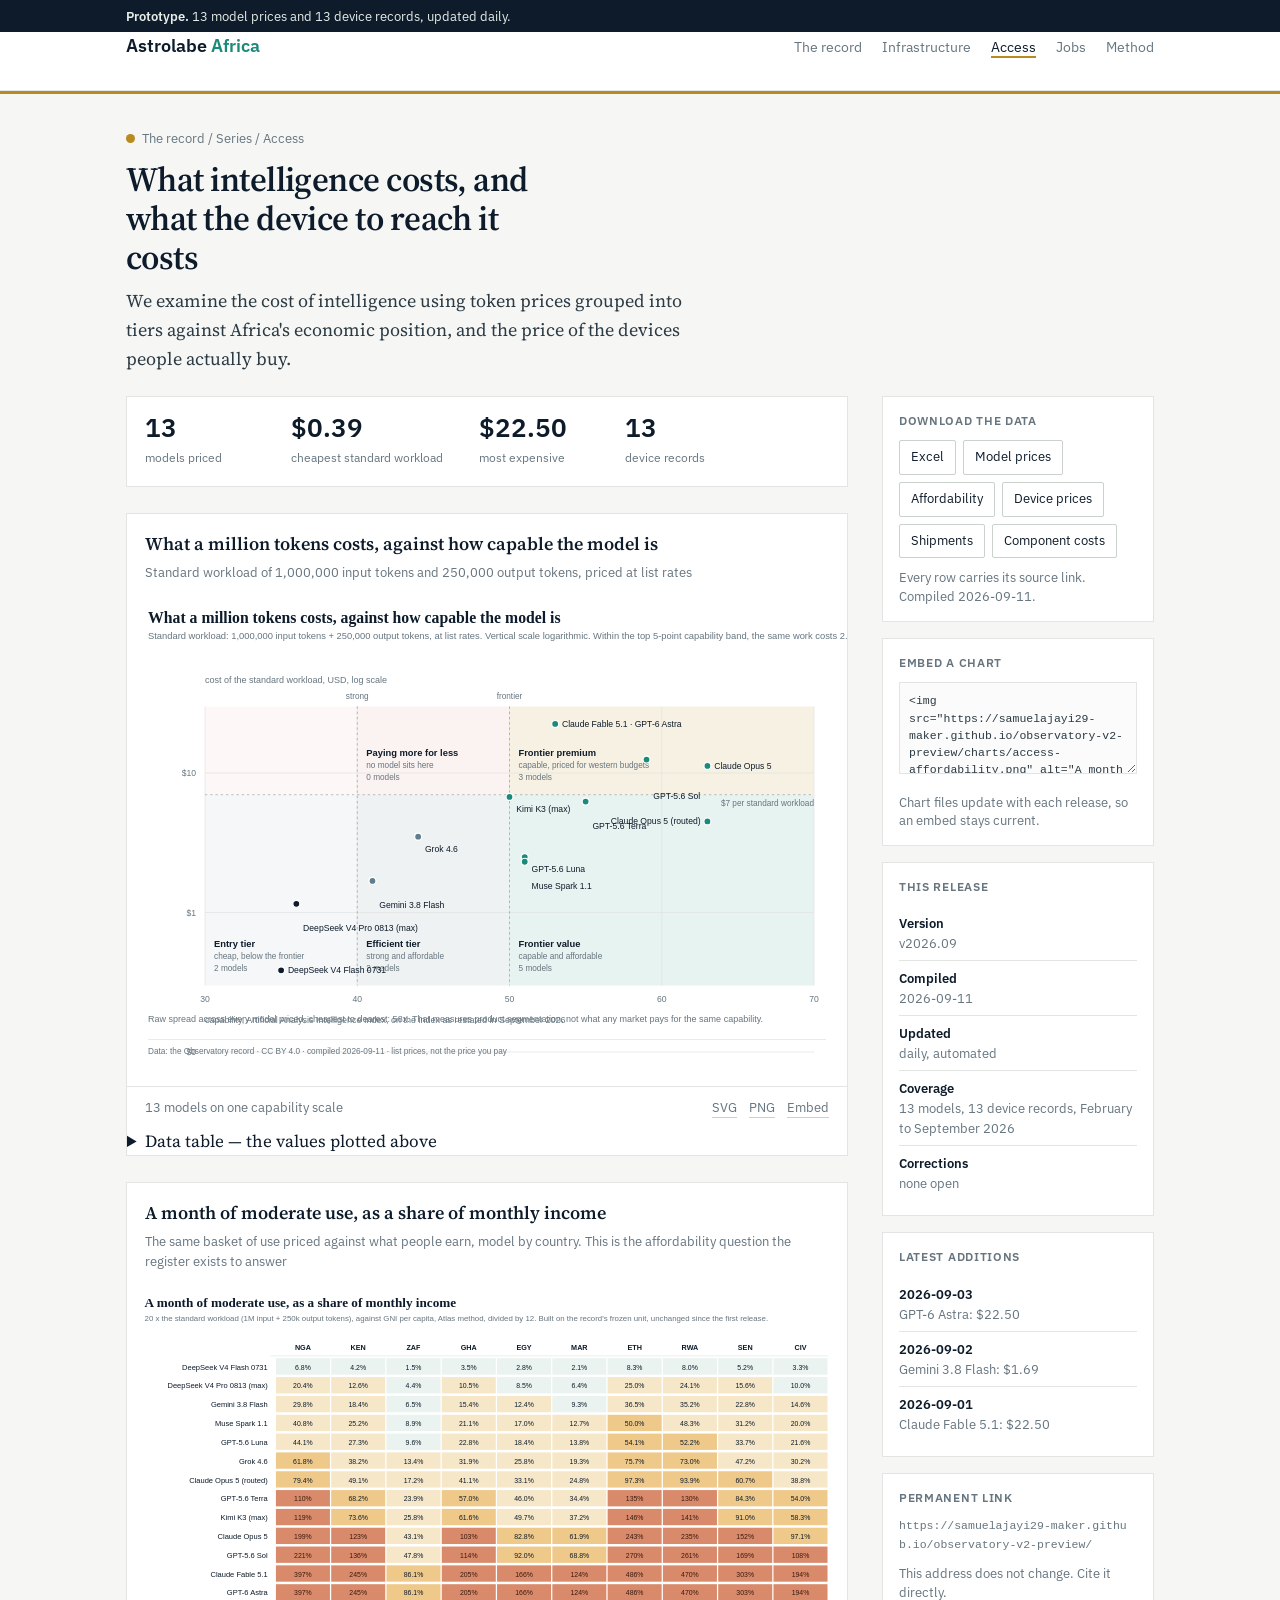
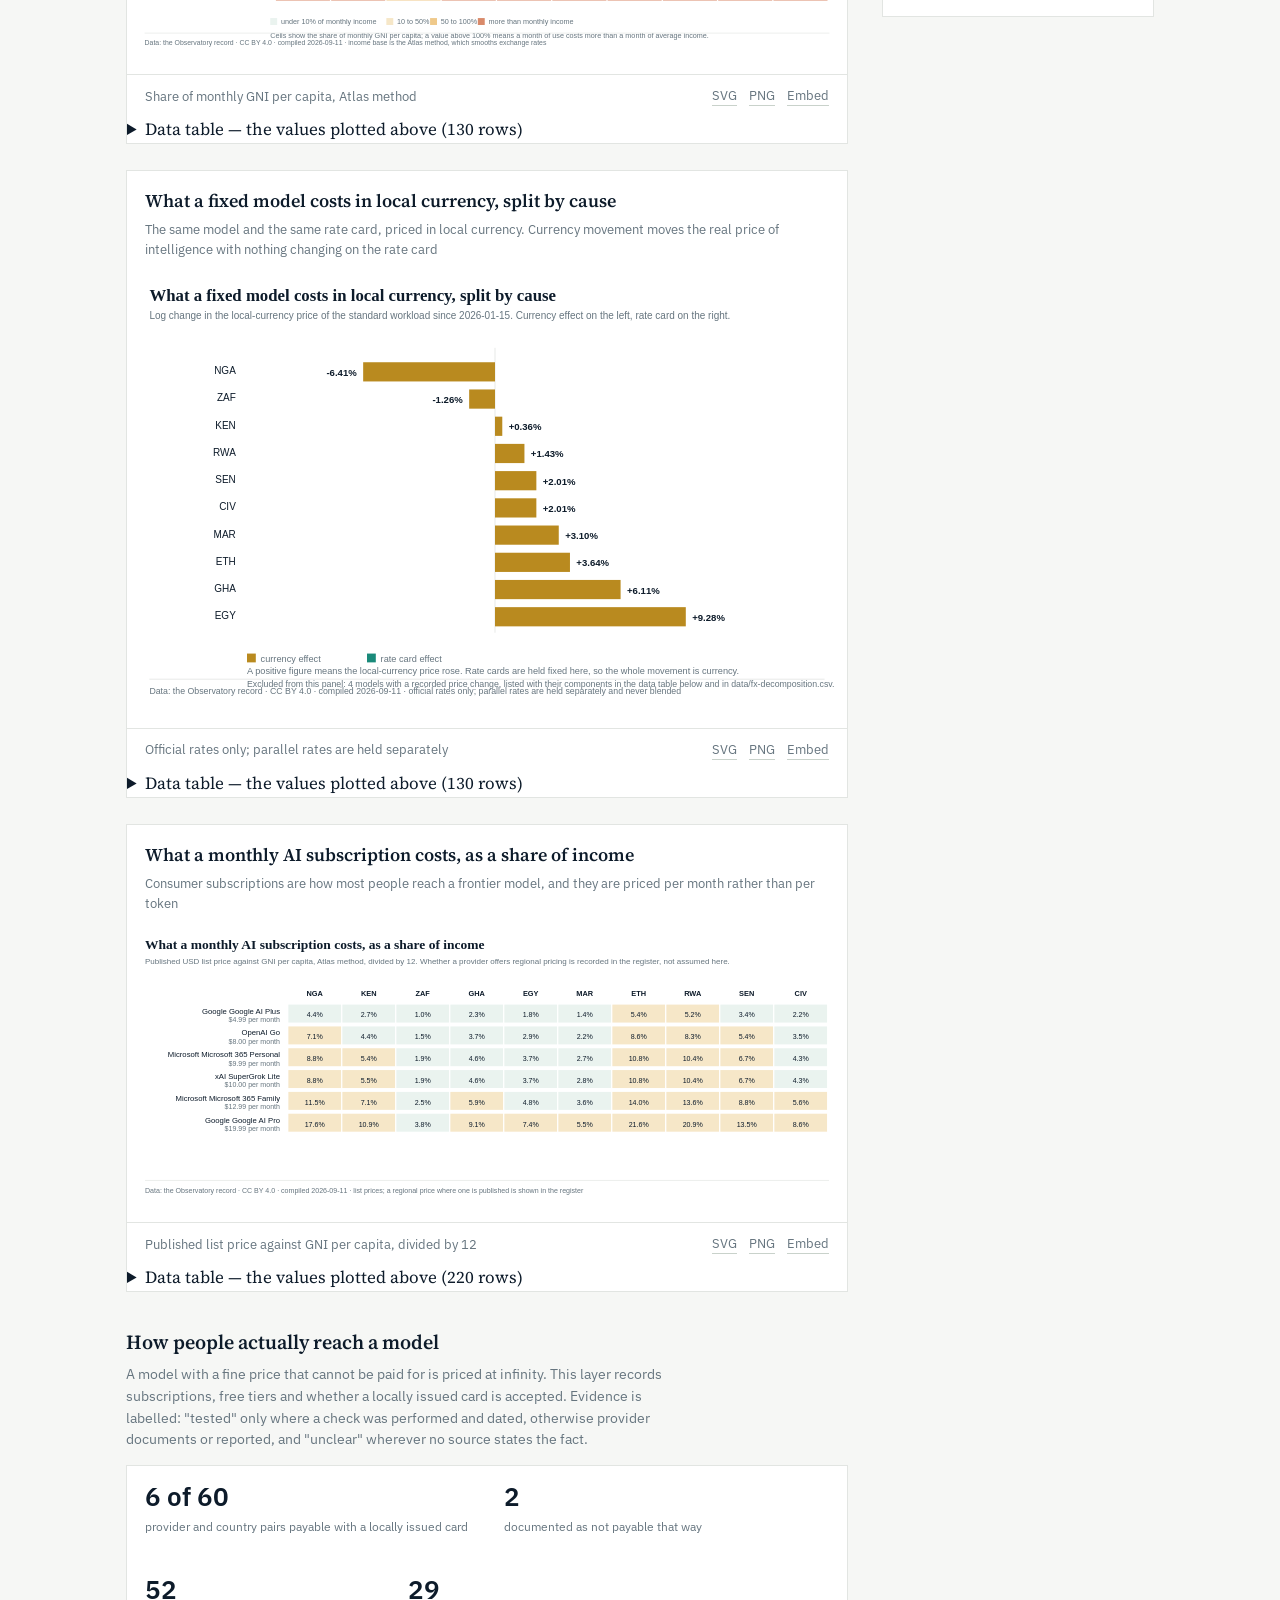
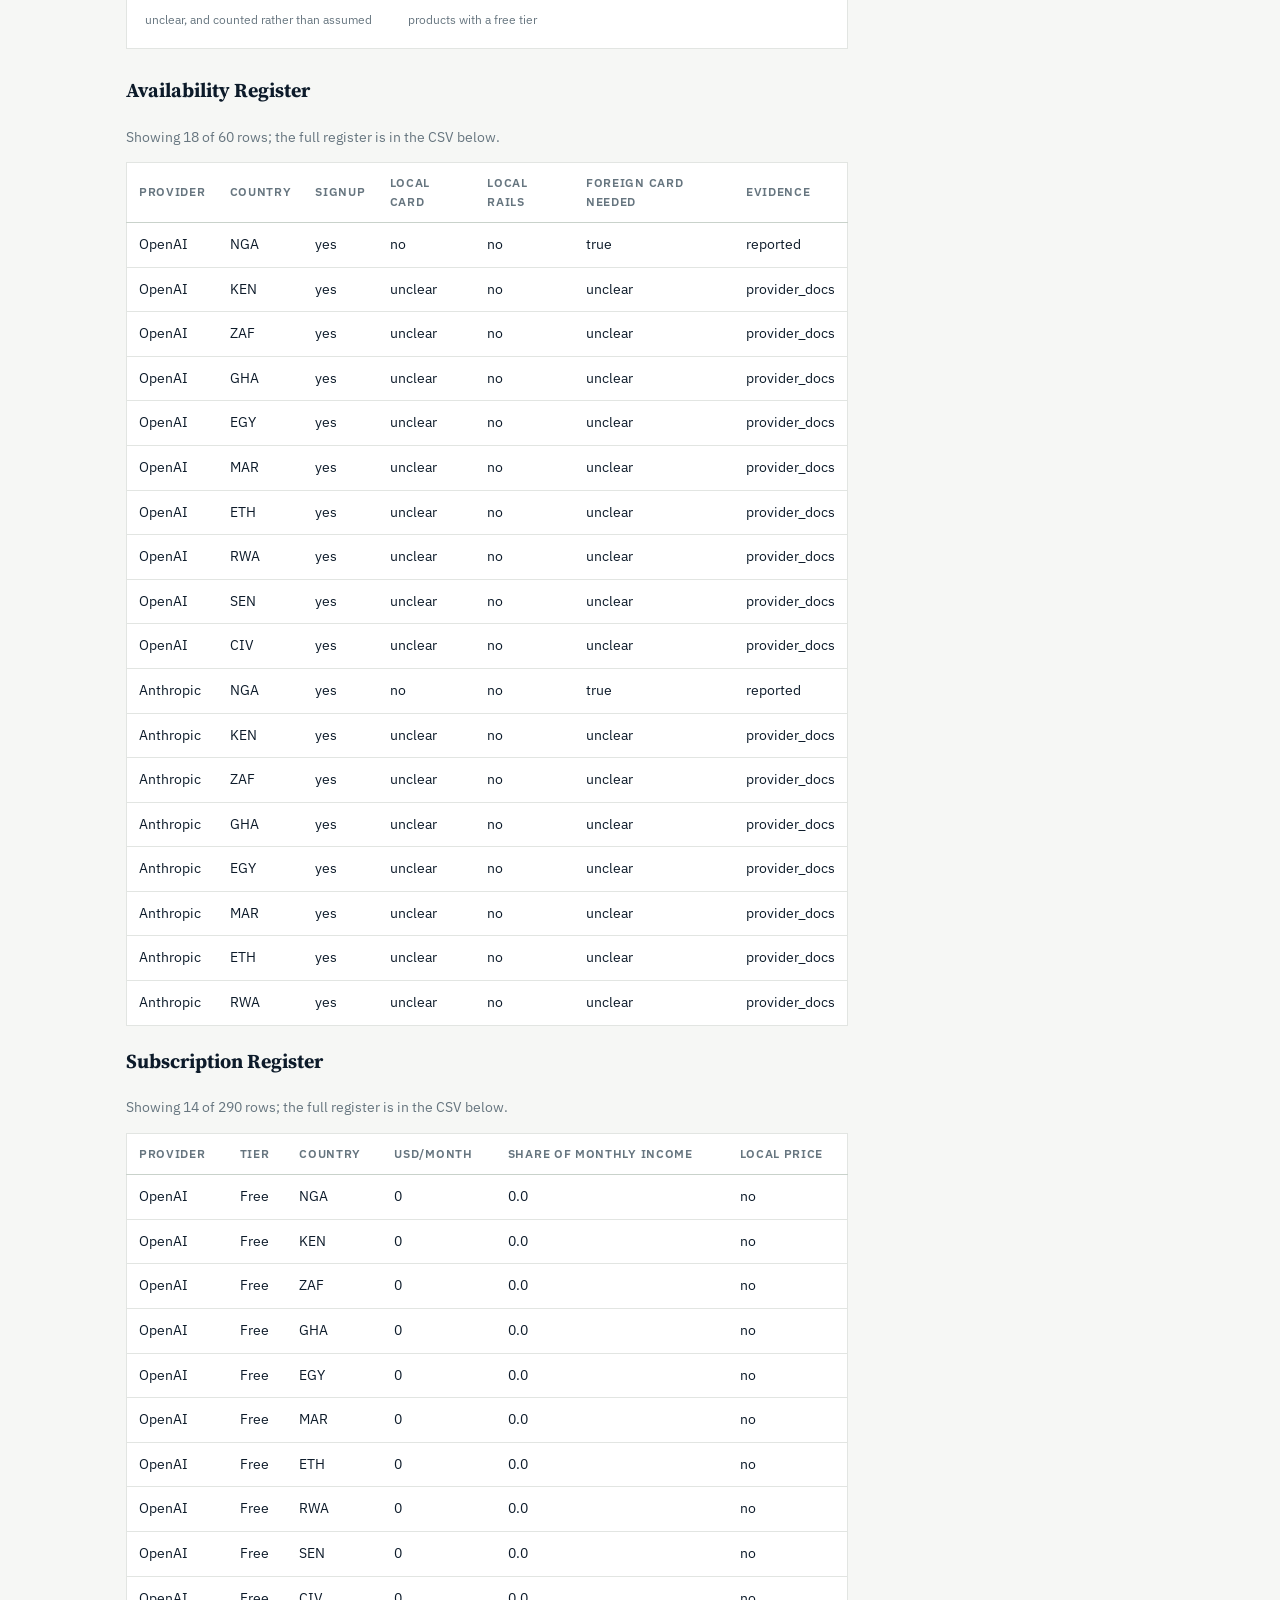
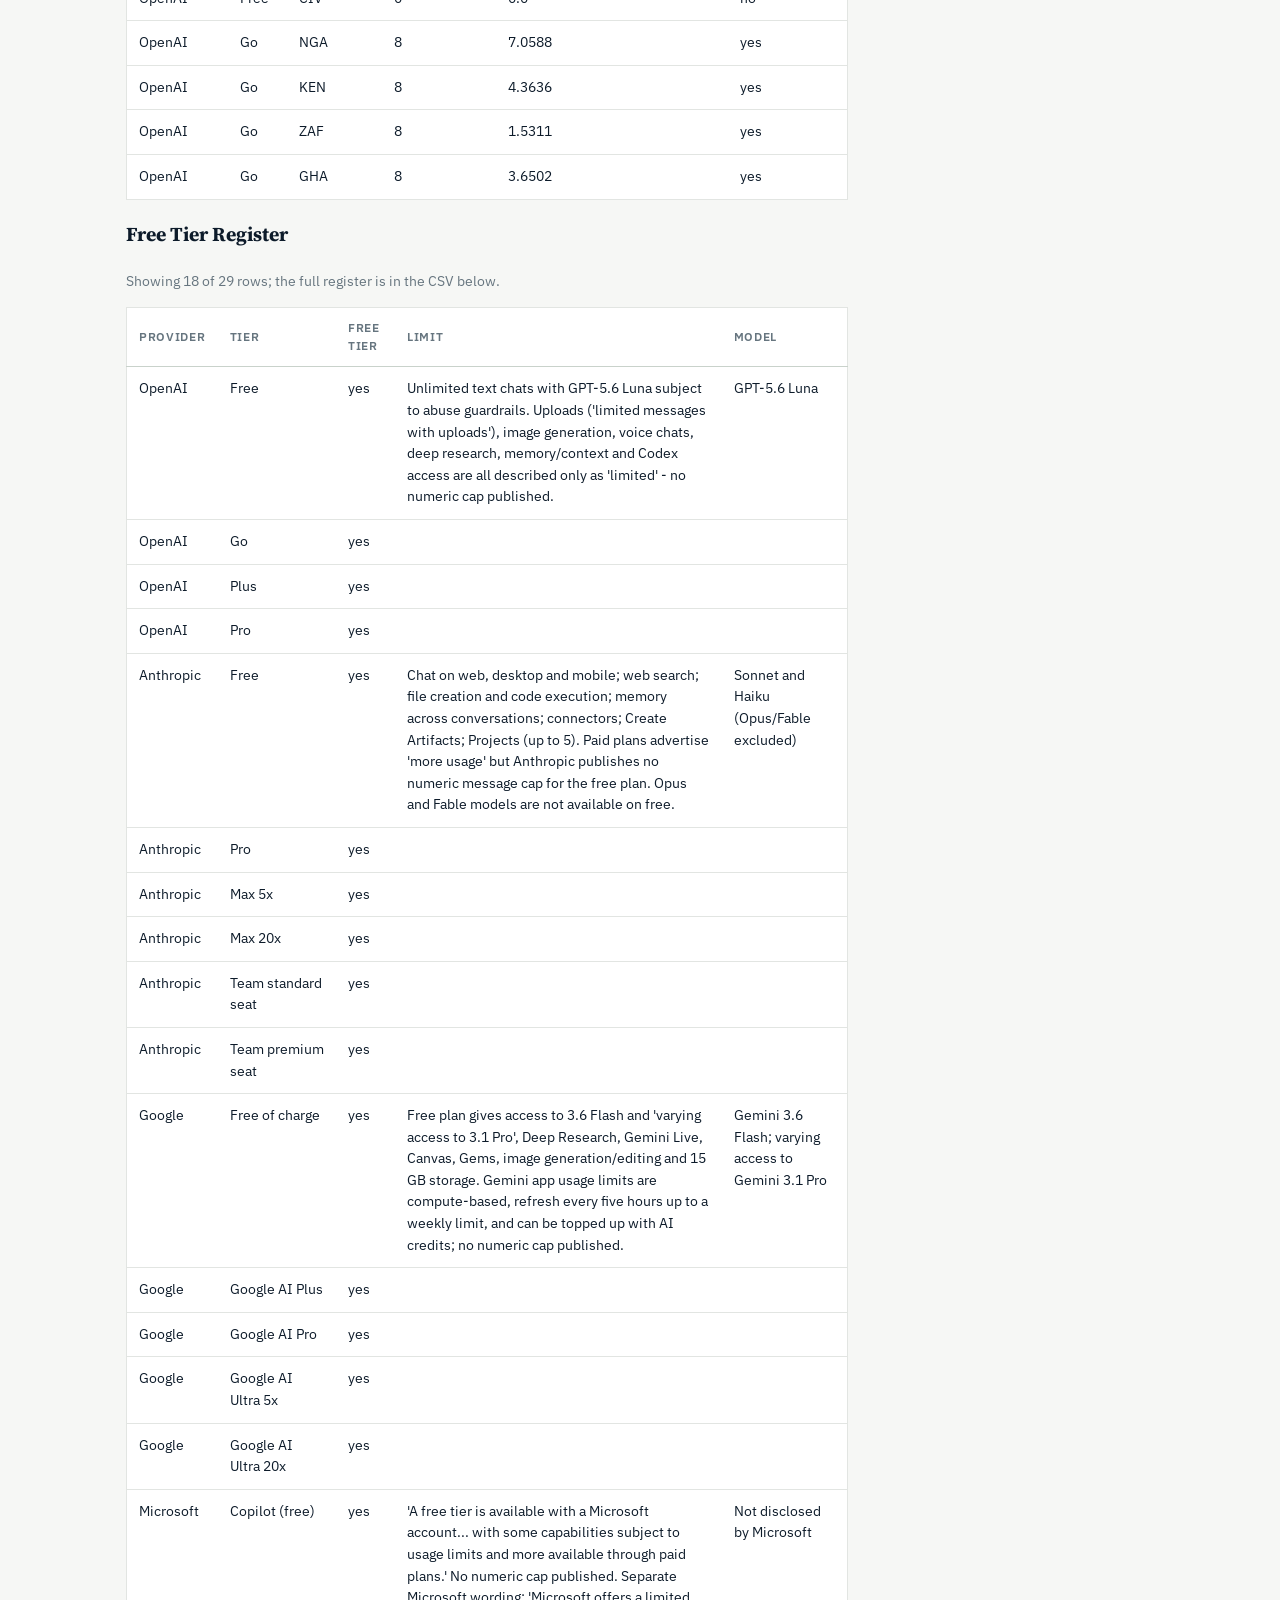
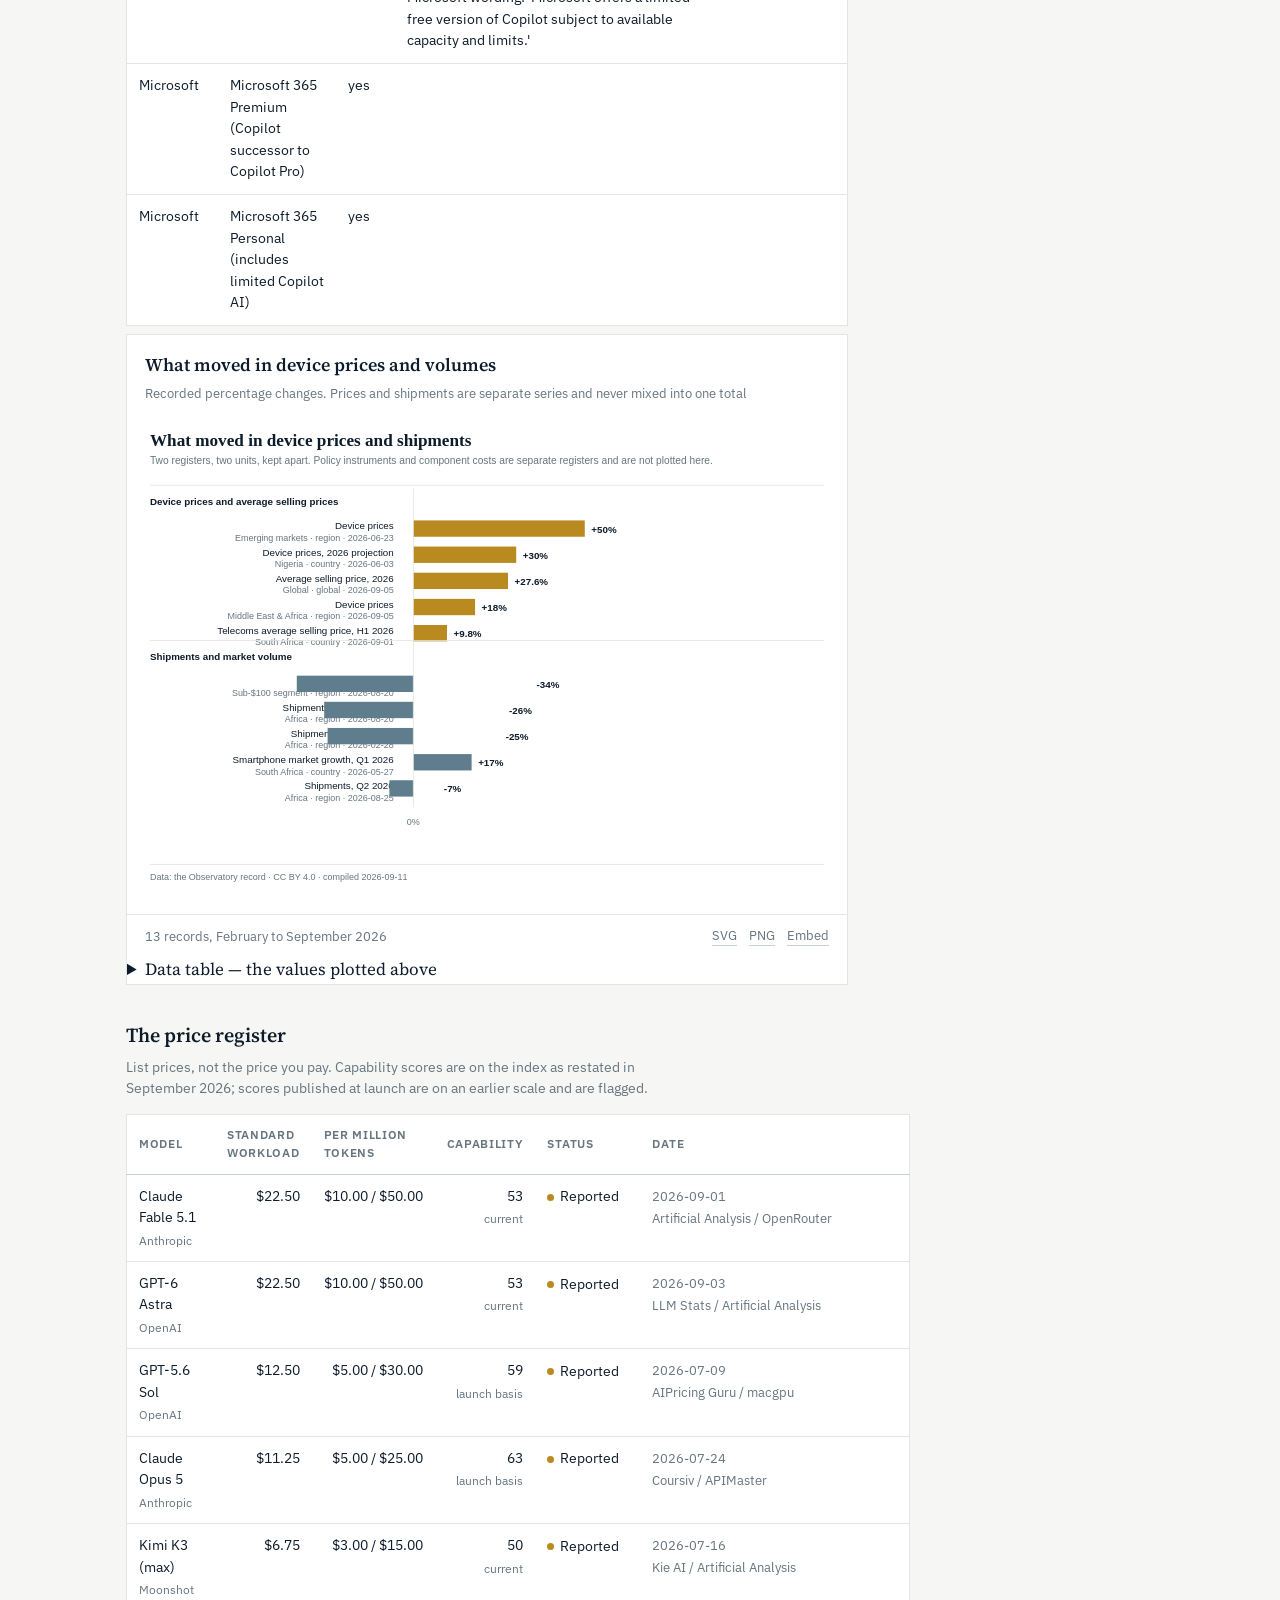
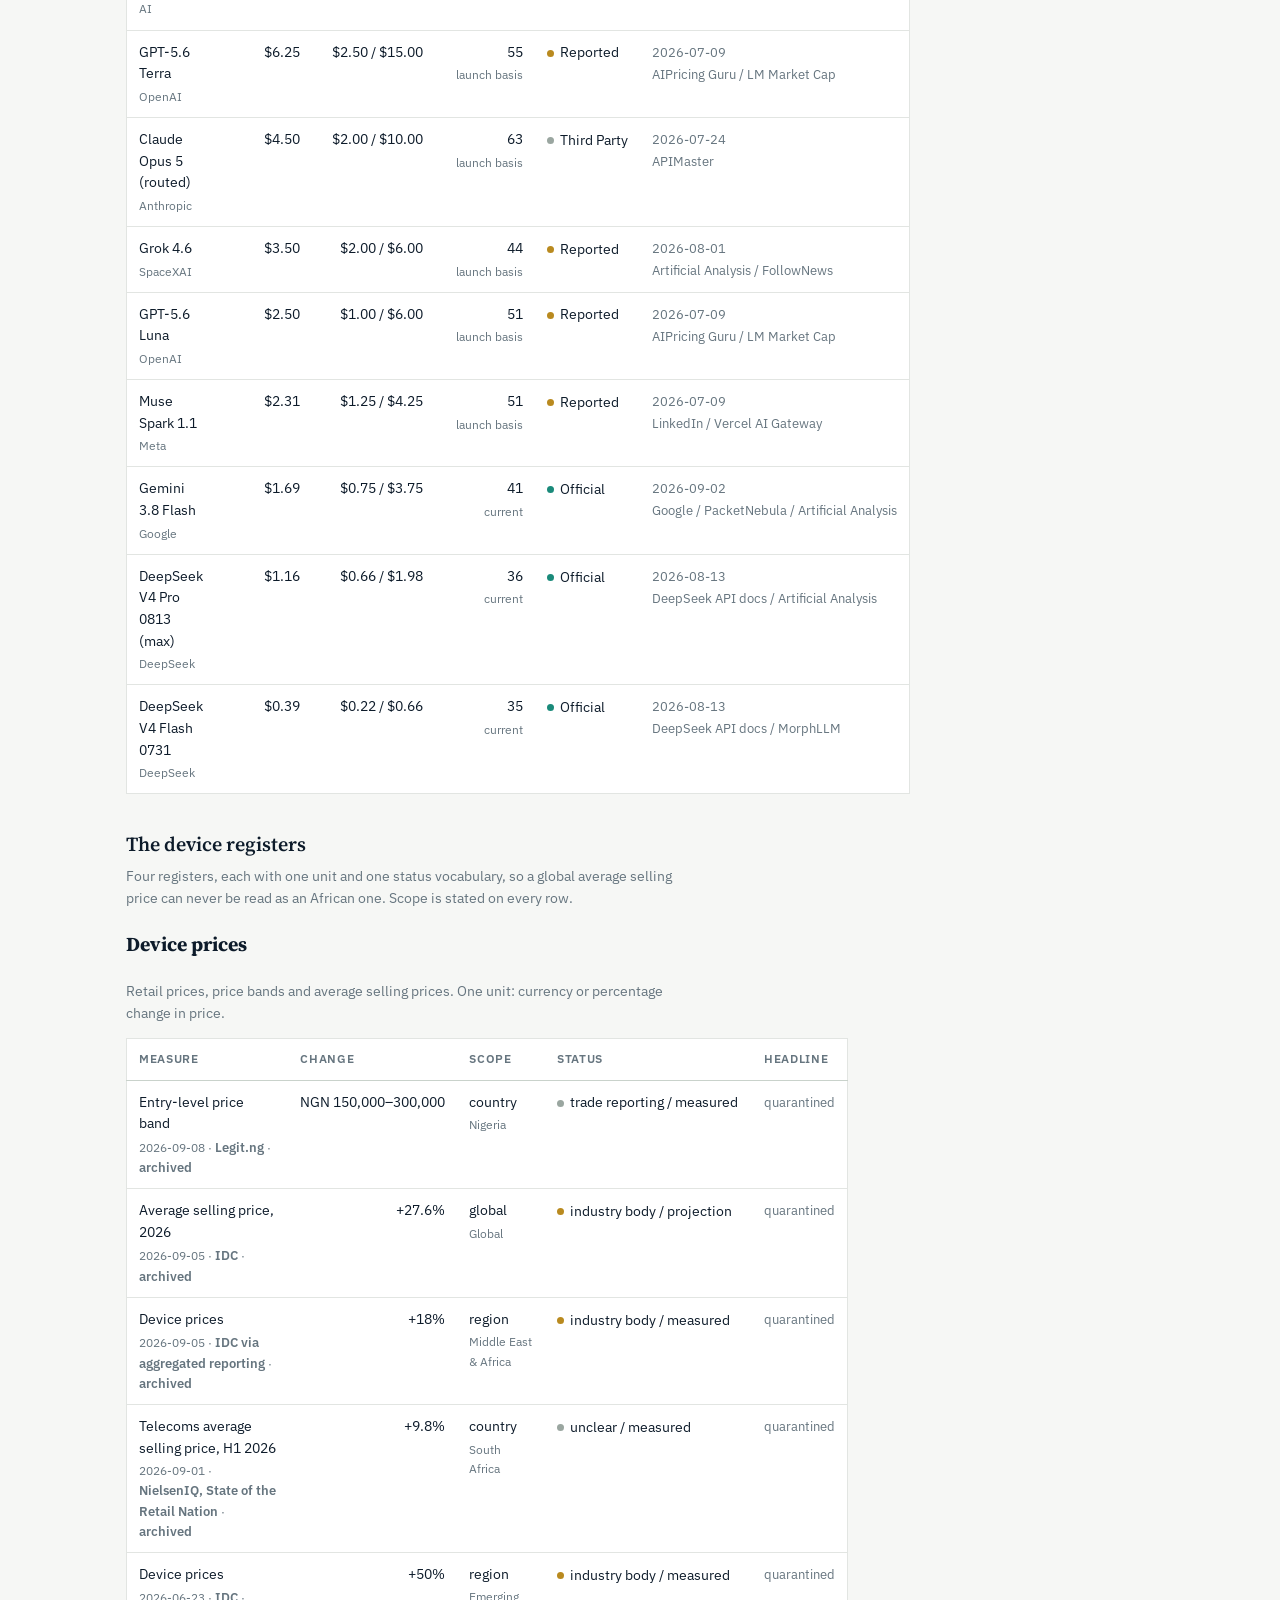
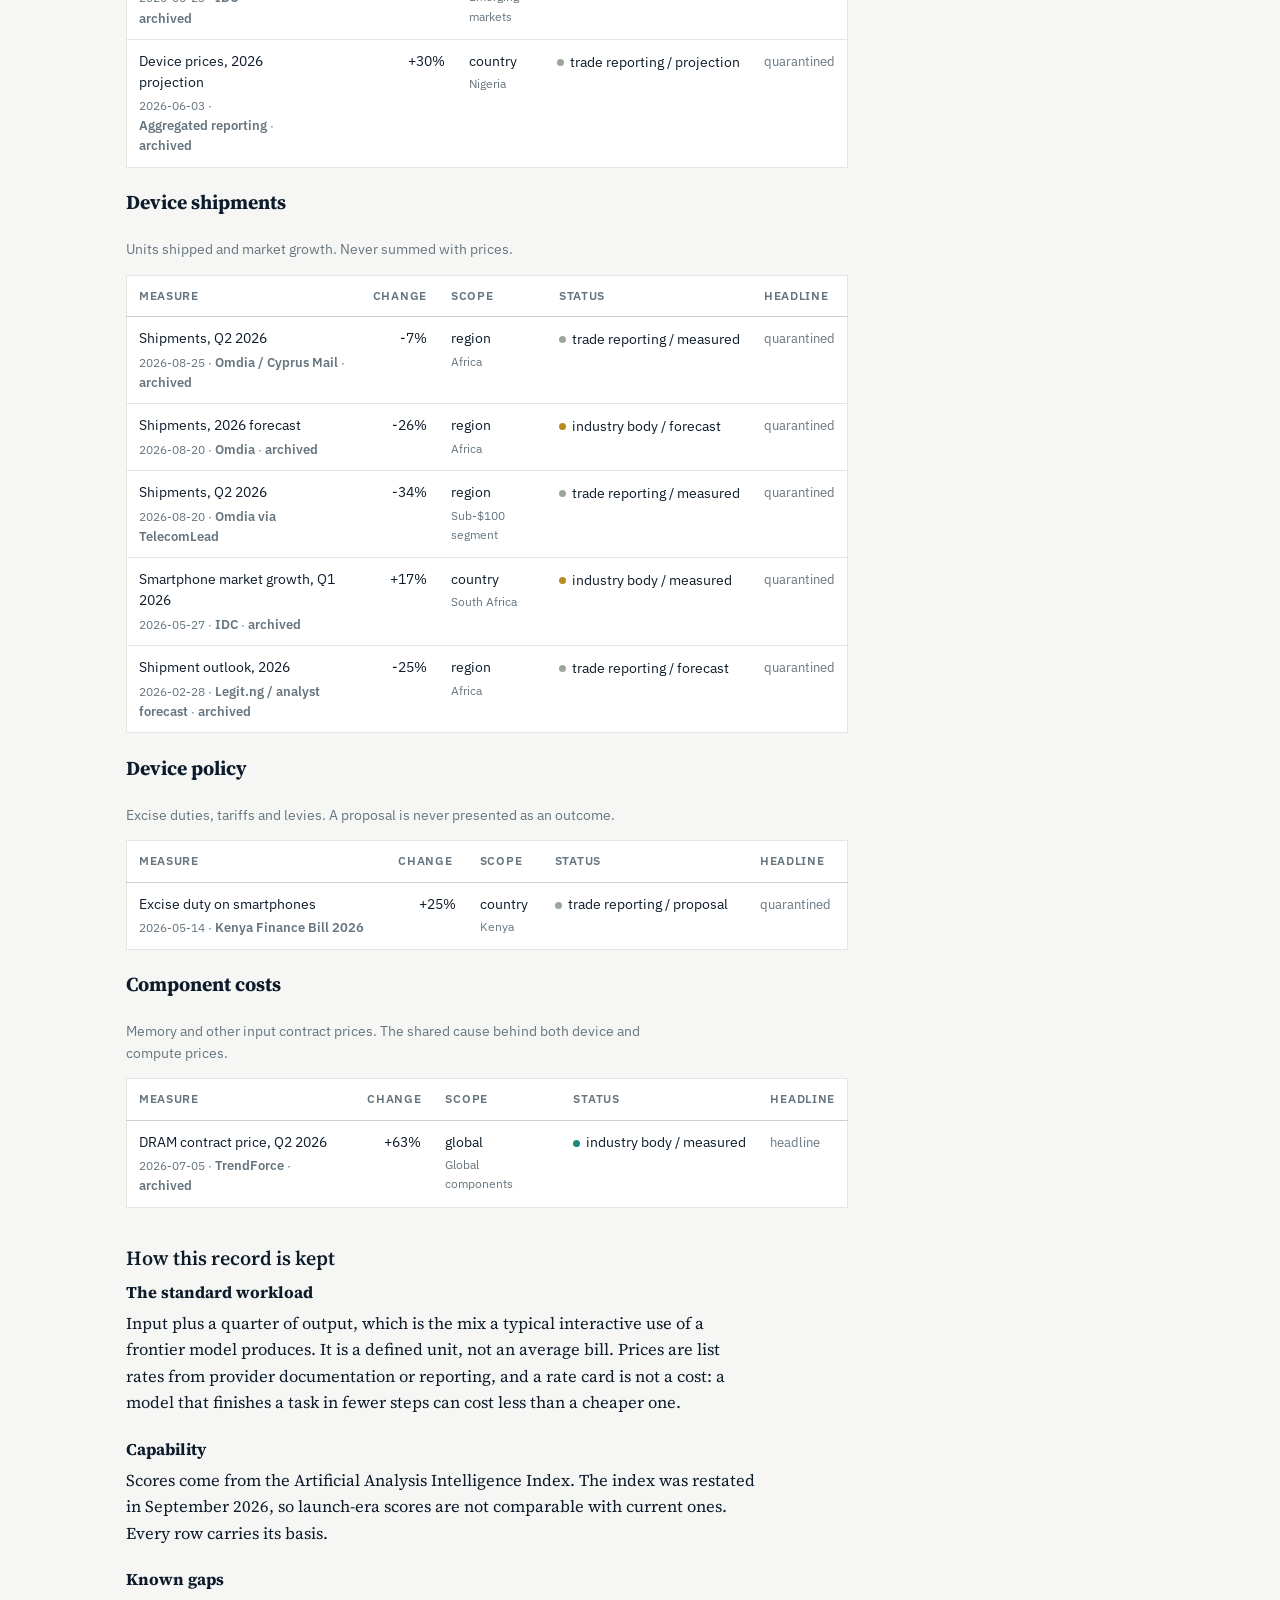
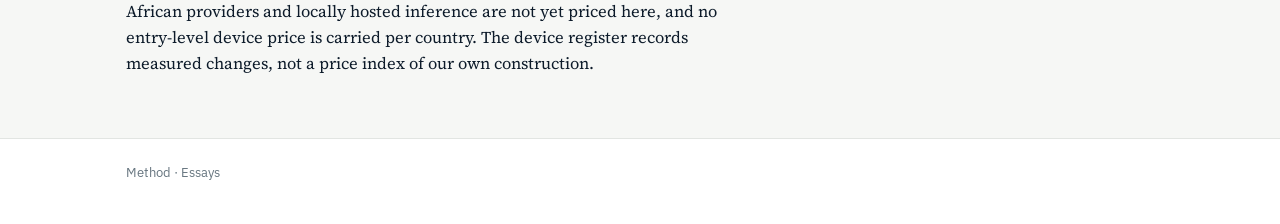
==== commit a32a4c92: "Whole site in the shareable-chart system Home (monitoring index), Infrastructure, Access, Jobs, Meth" ====
--- a/access.html
+++ b/access.html
@@ -136,7 +136,7 @@
     <p class="sec-note">Units shipped and market growth. Never summed with prices.</p>
     <table class="register">
       <thead><tr><th>Measure</th><th class="num">Change</th><th>Scope</th><th>Status</th><th>Headline</th></tr></thead>
-      <tbody><tr><td class="pr">Shipments, Q2 2026<span class="sub">2026-08-25 &middot; <a class="src" href="https://cyprus-mail.com/2026/08/25/africas-smartphone-market-suffers-first-decline-in-three-years/" target="_blank" rel="noopener">Omdia / Cyprus Mail</a> &middot; <a class="src" href="https://web.archive.org/web/20260921122637/https://cyprus-mail.com/2026/08/25/africas-smartphone-market-suffers-first-decline-in-three-years/" target="_blank" rel="noopener">archived</a></span></td><td class="num">-7%</td><td>region<span class="sub">Africa</span></td><td><span class="st third"><i></i>trade reporting / measured</span></td><td class="chg">quarantined</td></tr><tr><td class="pr">Shipments, 2026 forecast<span class="sub">2026-08-20 &middot; <a class="src" href="https://omdia.tech.informa.com/" target="_blank" rel="noopener">Omdia</a></span></td><td class="num">-26%</td><td>region<span class="sub">Africa</span></td><td><span class="st reported"><i></i>industry body / forecast</span></td><td class="chg">quarantined</td></tr><tr><td class="pr">Shipments, Q2 2026<span class="sub">2026-08-20 &middot; <a class="src" href="https://telecomlead.com/smartphone/africa-smartphone-shipments-fall-7-in-q2-2026-as-sub-100-devices-plunge-34" target="_blank" rel="noopener">Omdia via TelecomLead</a></span></td><td class="num">-34%</td><td>region<span class="sub">Sub-$100 segment</span></td><td><span class="st third"><i></i>trade reporting / measured</span></td><td class="chg">quarantined</td></tr><tr><td class="pr">Smartphone market growth, Q1 2026<span class="sub">2026-05-27 &middot; <a class="src" href="https://my.idc.com/getdoc.jsp?containerId=IDC_P37251" target="_blank" rel="noopener">IDC</a> &middot; <a class="src" href="https://web.archive.org/web/20260526195345/https://my.idc.com/getdoc.jsp?containerId=IDC_P37251" target="_blank" rel="noopener">archived</a></span></td><td class="num">+17%</td><td>country<span class="sub">South Africa</span></td><td><span class="st reported"><i></i>industry body / measured</span></td><td class="chg">quarantined</td></tr><tr><td class="pr">Shipment outlook, 2026<span class="sub">2026-02-28 &middot; <a class="src" href="https://www.legit.ng/business-economy/technology/" target="_blank" rel="noopener">Legit.ng / analyst forecast</a> &middot; <a class="src" href="https://web.archive.org/web/20260917194024/https://www.legit.ng/business-economy/technology/" target="_blank" rel="noopener">archived</a></span></td><td class="num">-25%</td><td>region<span class="sub">Africa</span></td><td><span class="st third"><i></i>trade reporting / forecast</span></td><td class="chg">quarantined</td></tr></tbody>
+      <tbody><tr><td class="pr">Shipments, Q2 2026<span class="sub">2026-08-25 &middot; <a class="src" href="https://cyprus-mail.com/2026/08/25/africas-smartphone-market-suffers-first-decline-in-three-years/" target="_blank" rel="noopener">Omdia / Cyprus Mail</a> &middot; <a class="src" href="https://web.archive.org/web/20260921122637/https://cyprus-mail.com/2026/08/25/africas-smartphone-market-suffers-first-decline-in-three-years/" target="_blank" rel="noopener">archived</a></span></td><td class="num">-7%</td><td>region<span class="sub">Africa</span></td><td><span class="st third"><i></i>trade reporting / measured</span></td><td class="chg">quarantined</td></tr><tr><td class="pr">Shipments, 2026 forecast<span class="sub">2026-08-20 &middot; <a class="src" href="https://omdia.tech.informa.com/" target="_blank" rel="noopener">Omdia</a> &middot; <a class="src" href="https://web.archive.org/web/20260914042150/https://omdia.tech.informa.com/" target="_blank" rel="noopener">archived</a></span></td><td class="num">-26%</td><td>region<span class="sub">Africa</span></td><td><span class="st reported"><i></i>industry body / forecast</span></td><td class="chg">quarantined</td></tr><tr><td class="pr">Shipments, Q2 2026<span class="sub">2026-08-20 &middot; <a class="src" href="https://telecomlead.com/smartphone/africa-smartphone-shipments-fall-7-in-q2-2026-as-sub-100-devices-plunge-34" target="_blank" rel="noopener">Omdia via TelecomLead</a></span></td><td class="num">-34%</td><td>region<span class="sub">Sub-$100 segment</span></td><td><span class="st third"><i></i>trade reporting / measured</span></td><td class="chg">quarantined</td></tr><tr><td class="pr">Smartphone market growth, Q1 2026<span class="sub">2026-05-27 &middot; <a class="src" href="https://my.idc.com/getdoc.jsp?containerId=IDC_P37251" target="_blank" rel="noopener">IDC</a> &middot; <a class="src" href="https://web.archive.org/web/20260526195345/https://my.idc.com/getdoc.jsp?containerId=IDC_P37251" target="_blank" rel="noopener">archived</a></span></td><td class="num">+17%</td><td>country<span class="sub">South Africa</span></td><td><span class="st reported"><i></i>industry body / measured</span></td><td class="chg">quarantined</td></tr><tr><td class="pr">Shipment outlook, 2026<span class="sub">2026-02-28 &middot; <a class="src" href="https://www.legit.ng/business-economy/technology/" target="_blank" rel="noopener">Legit.ng / analyst forecast</a> &middot; <a class="src" href="https://web.archive.org/web/20260917194024/https://www.legit.ng/business-economy/technology/" target="_blank" rel="noopener">archived</a></span></td><td class="num">-25%</td><td>region<span class="sub">Africa</span></td><td><span class="st third"><i></i>trade reporting / forecast</span></td><td class="chg">quarantined</td></tr></tbody>
     </table>
     <h3 class="regtitle">Device policy</h3>
     <p class="sec-note">Excise duties, tariffs and levies. A proposal is never presented as an outcome.</p>
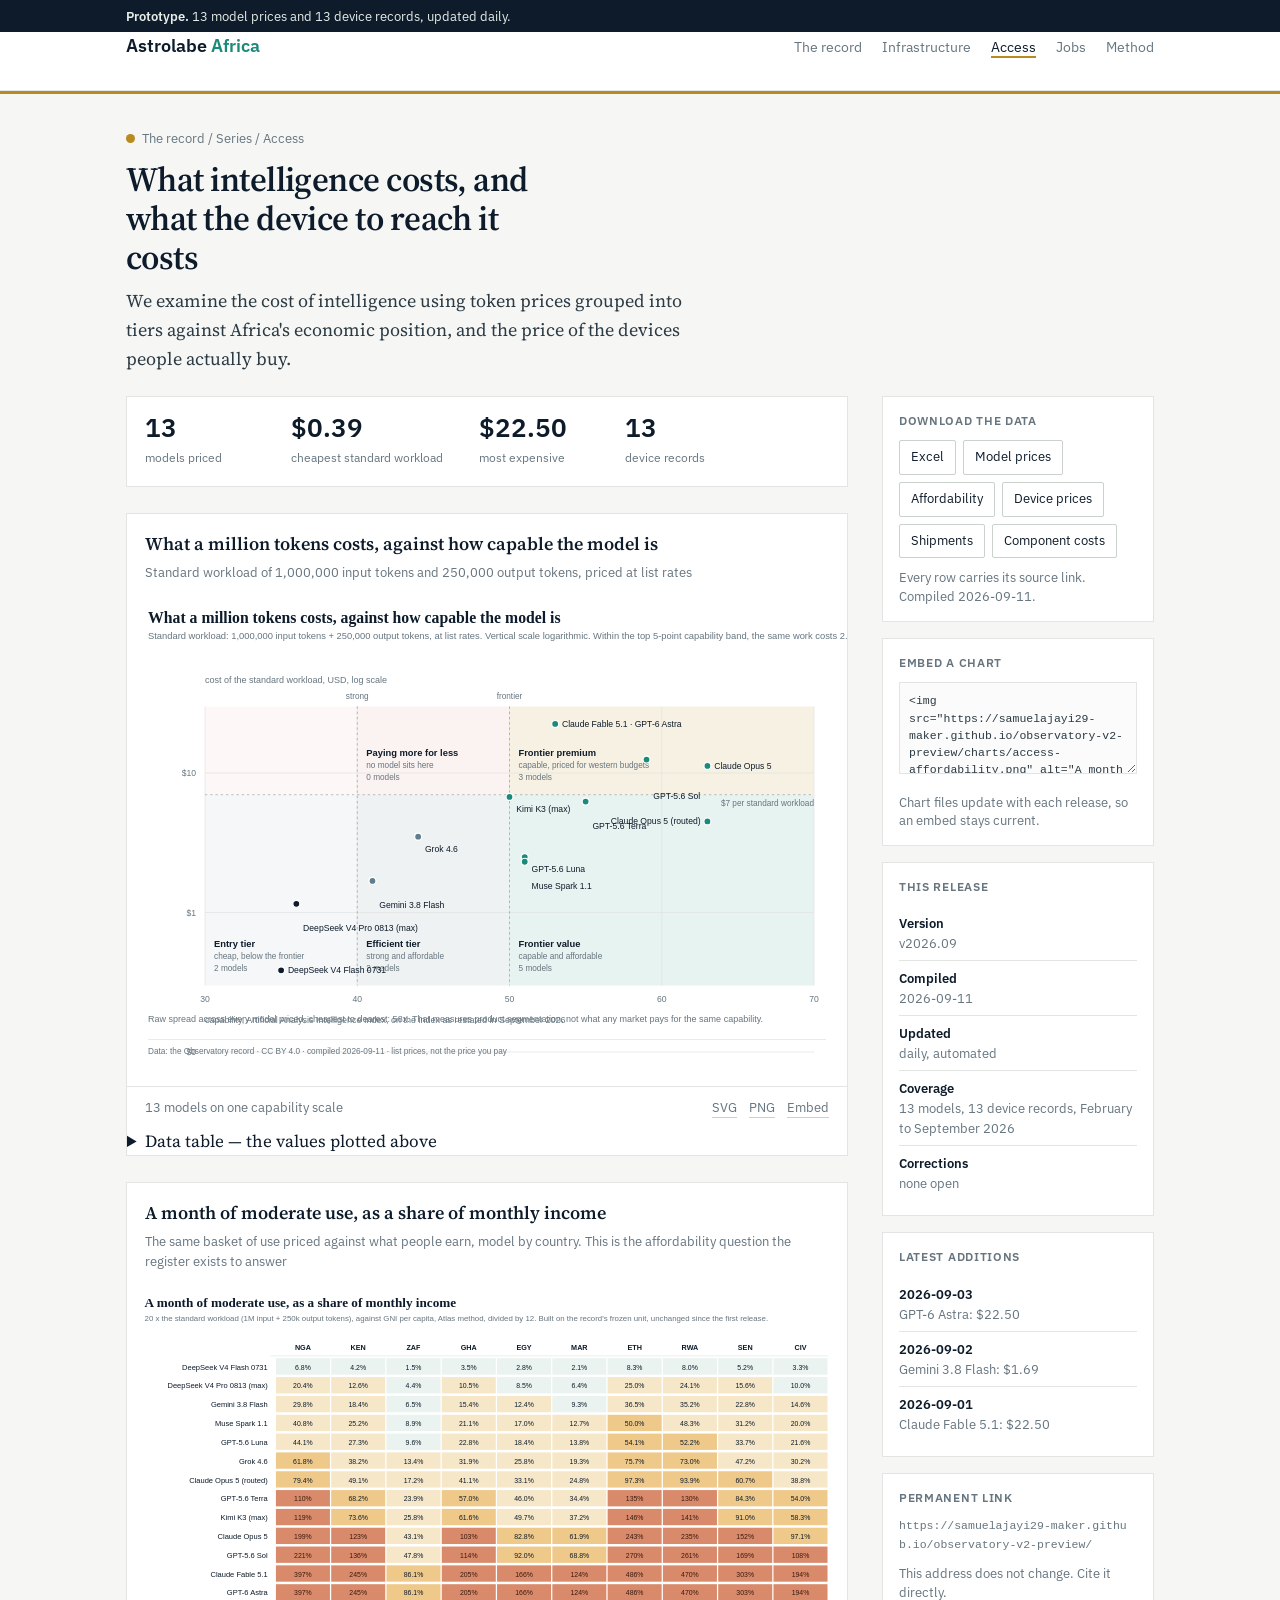
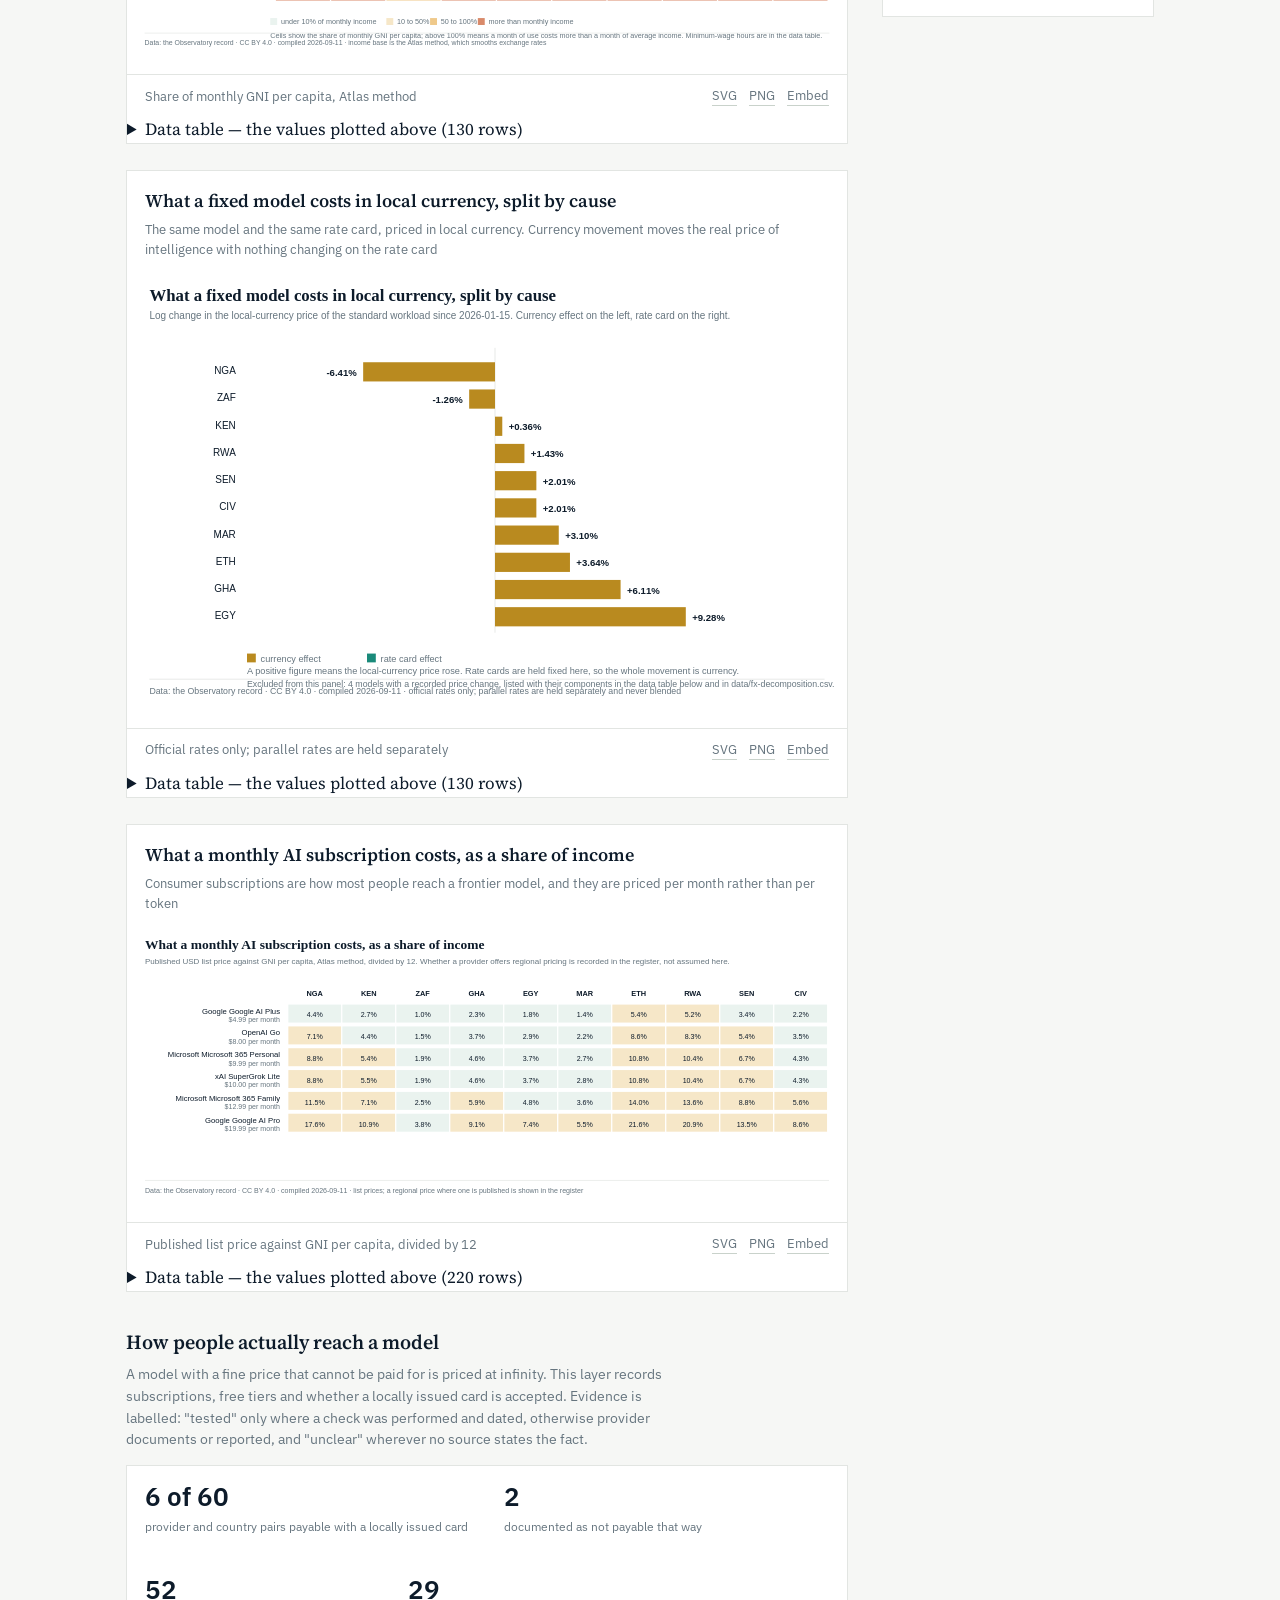
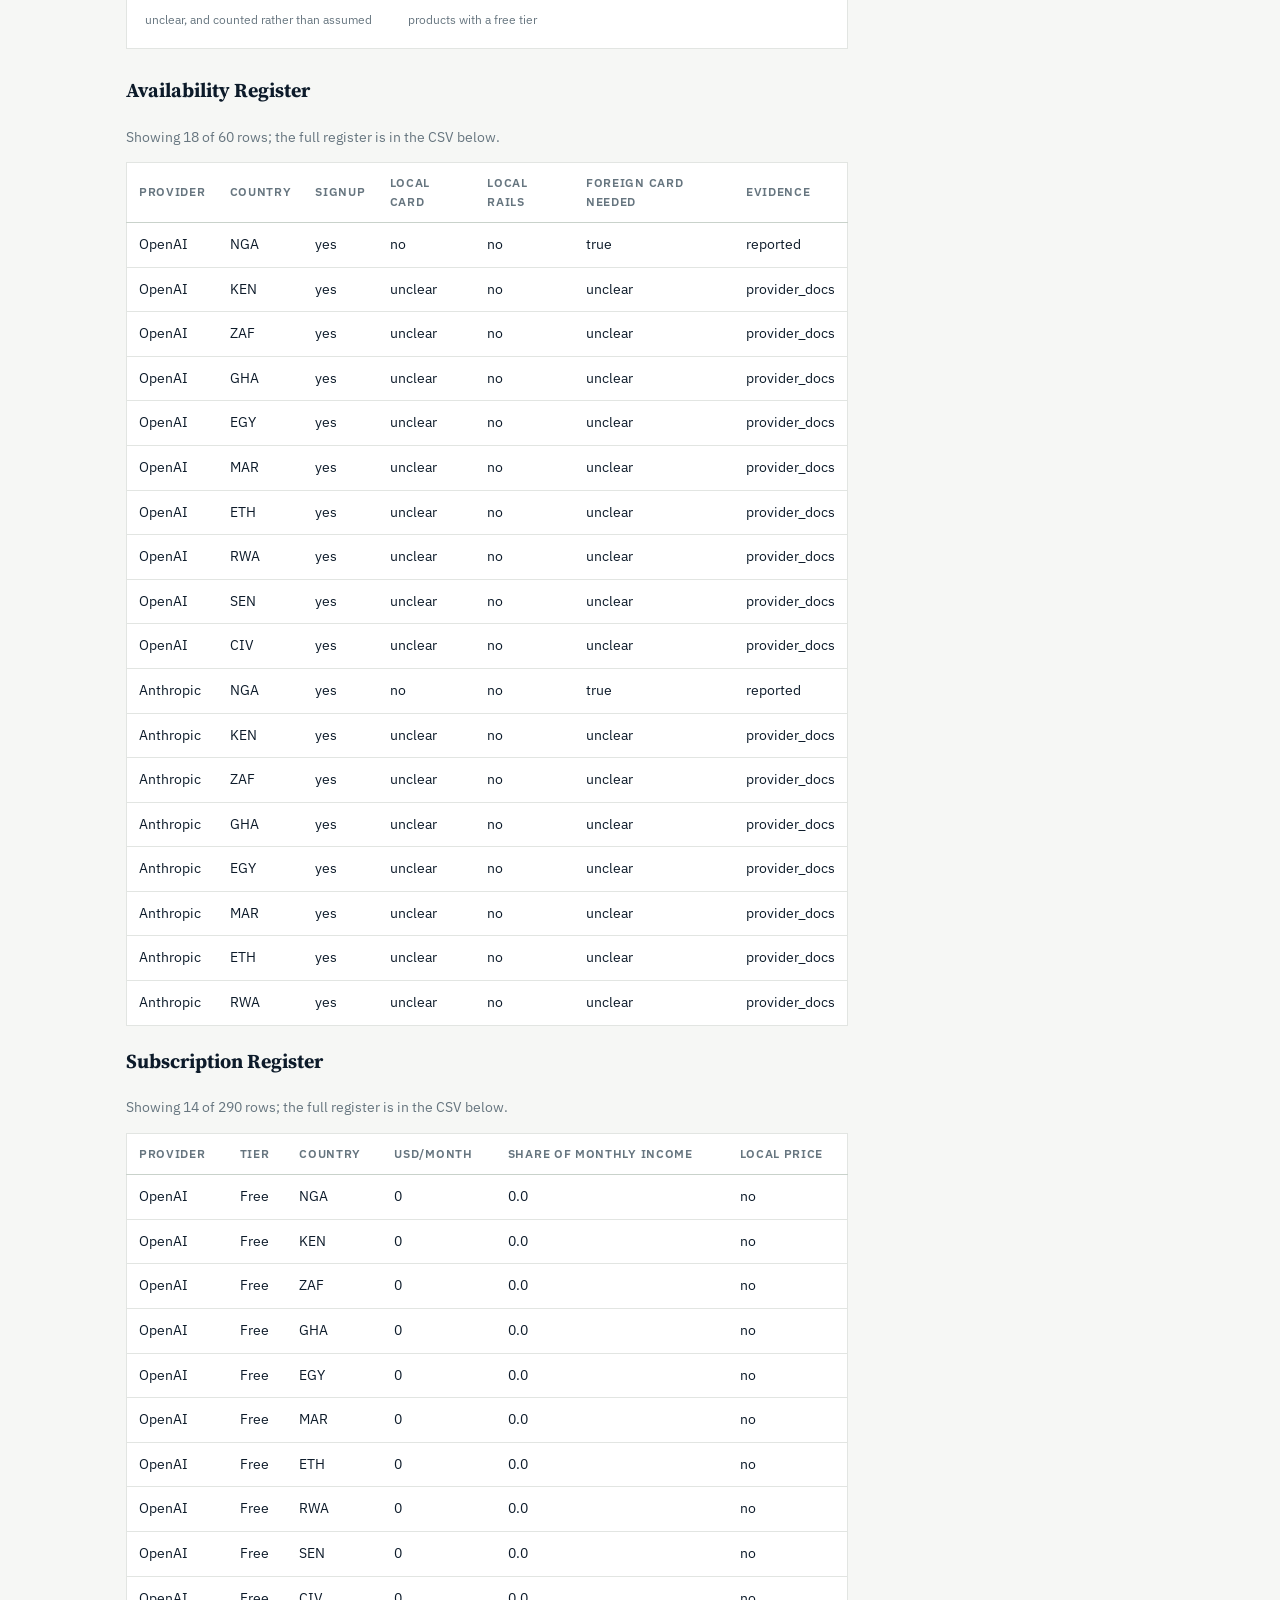
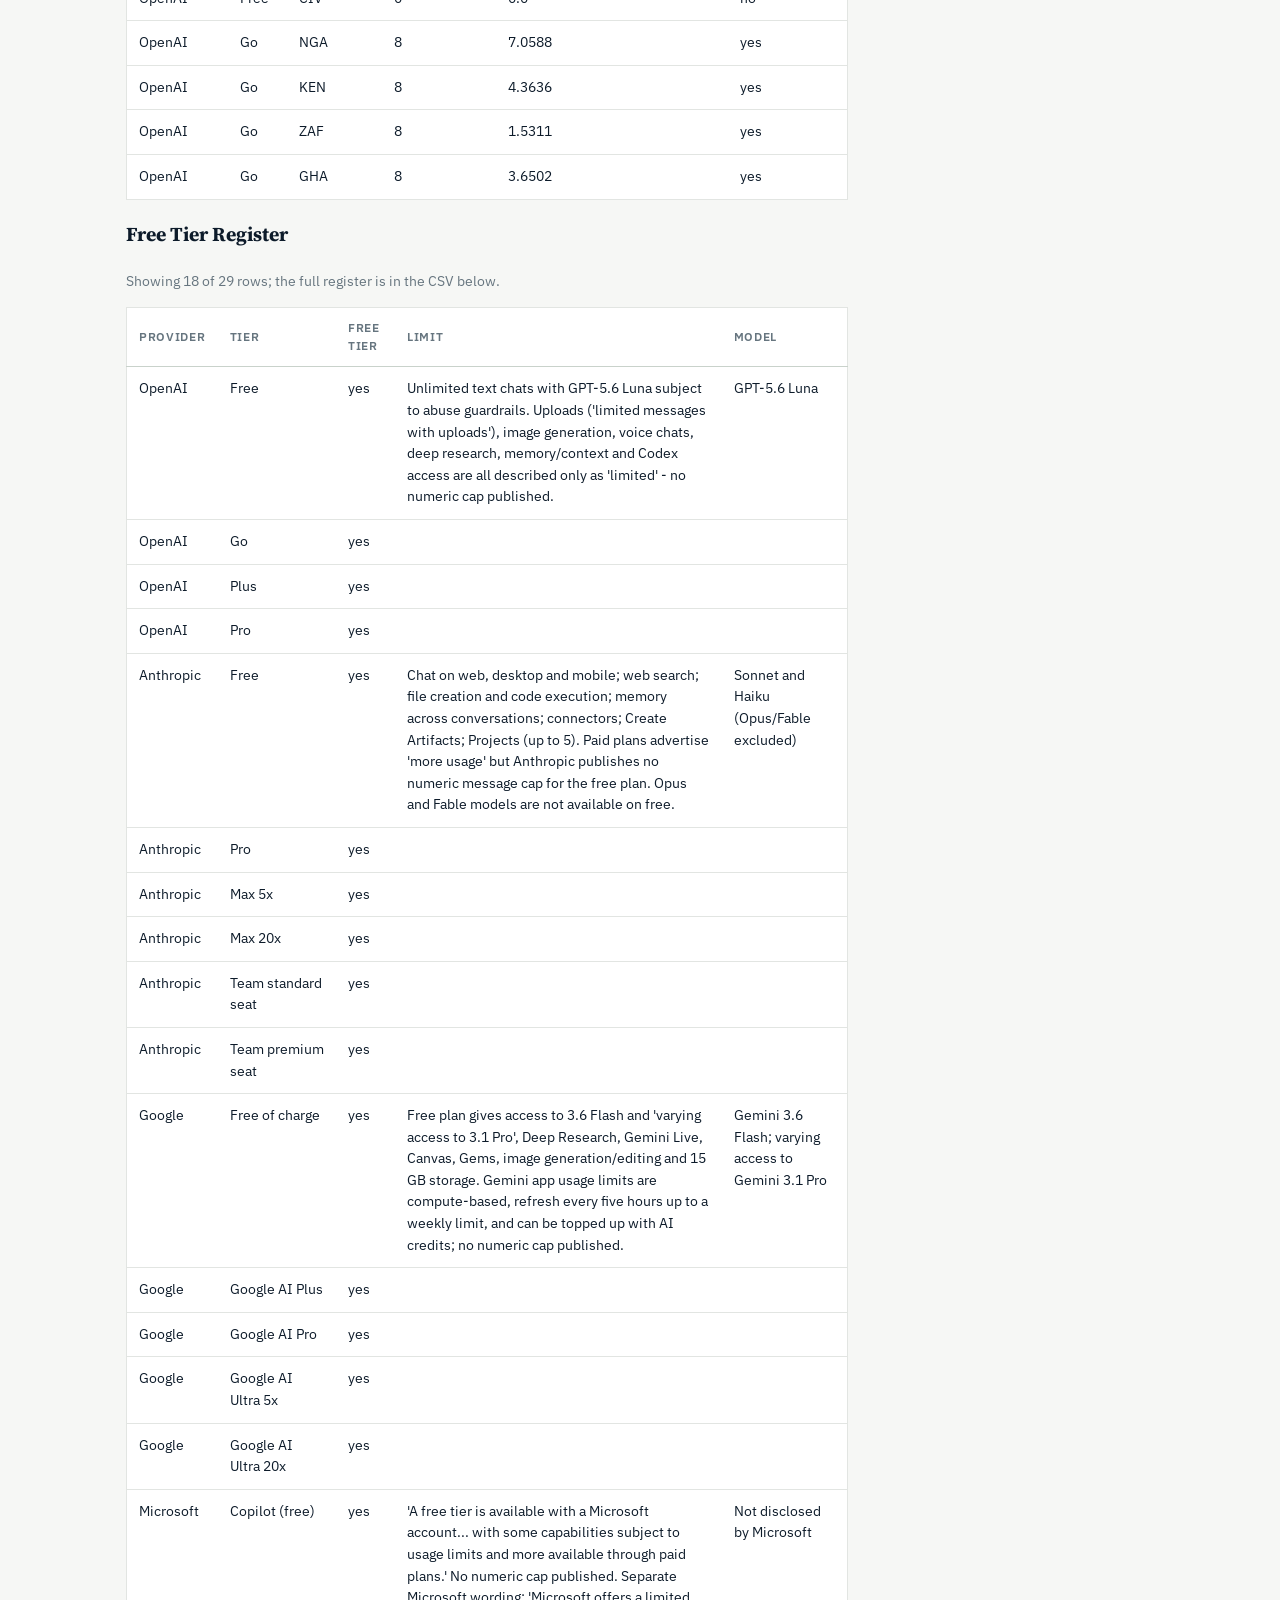
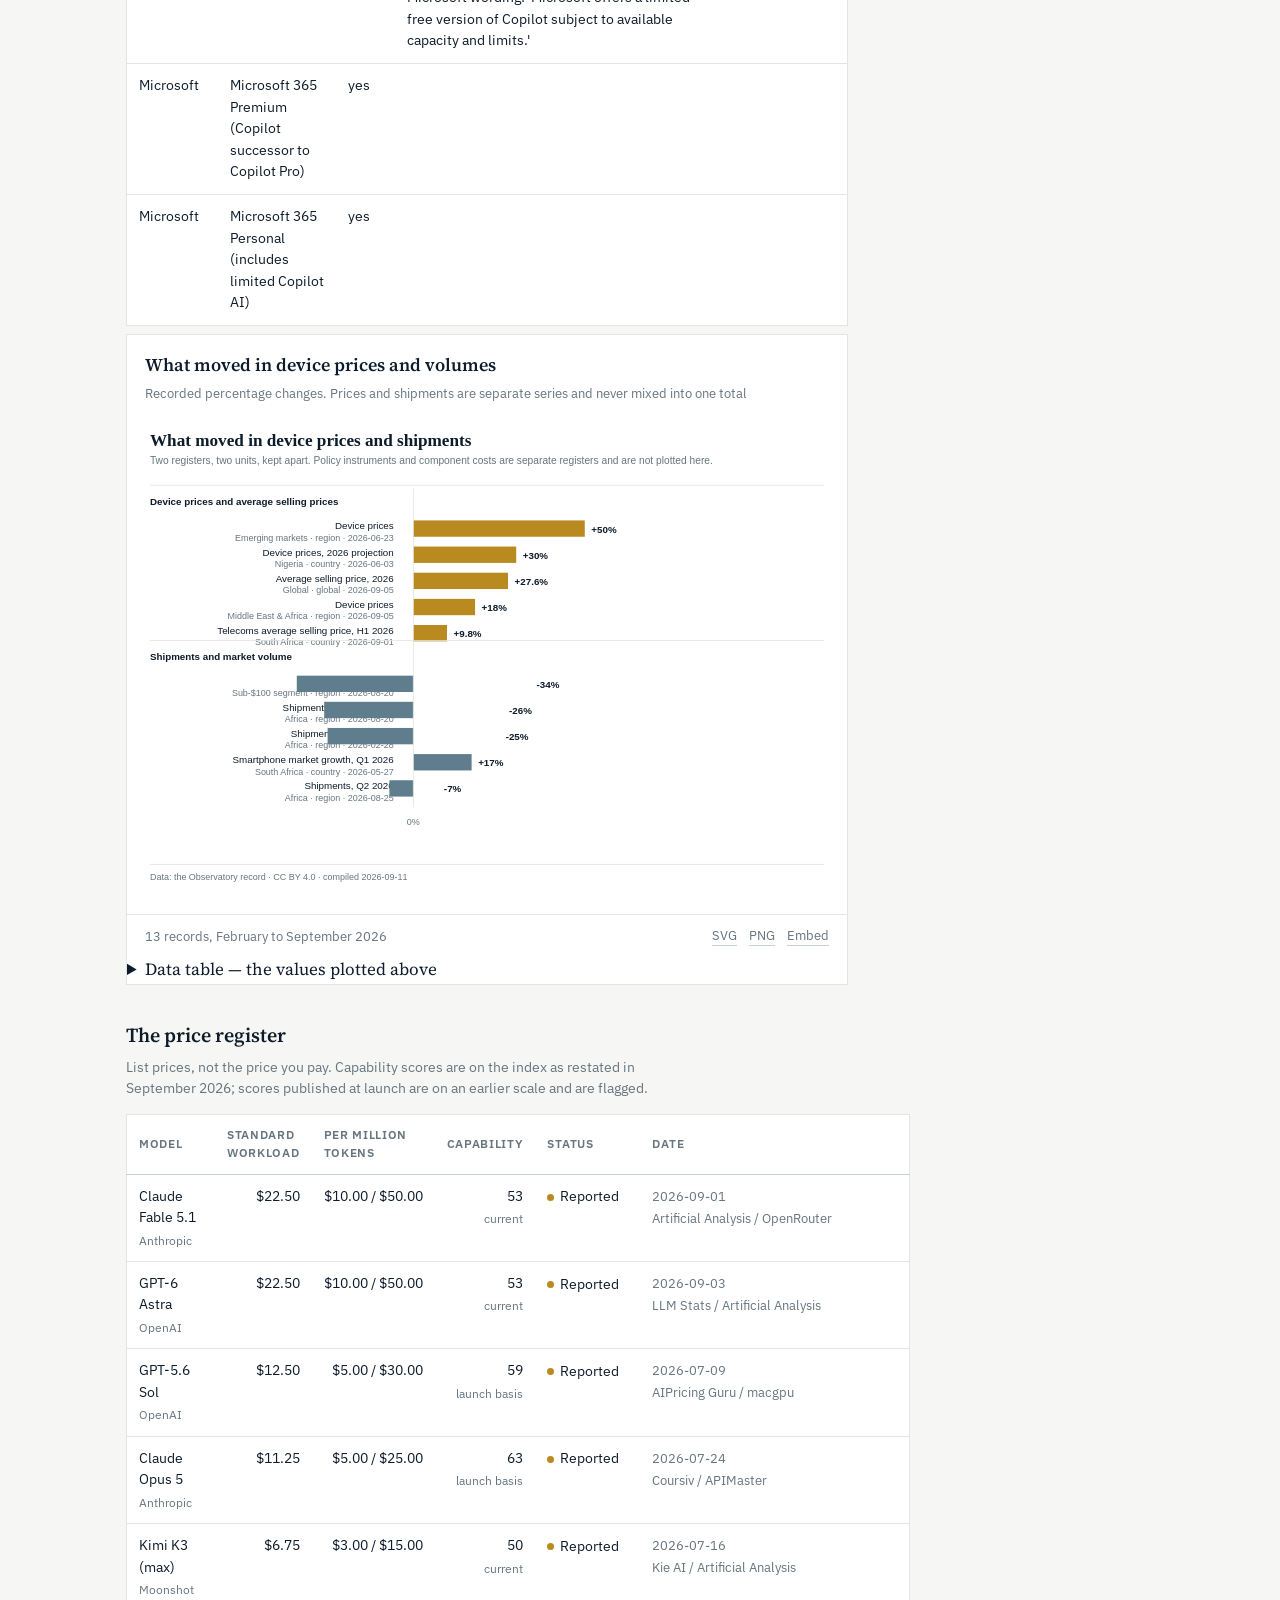
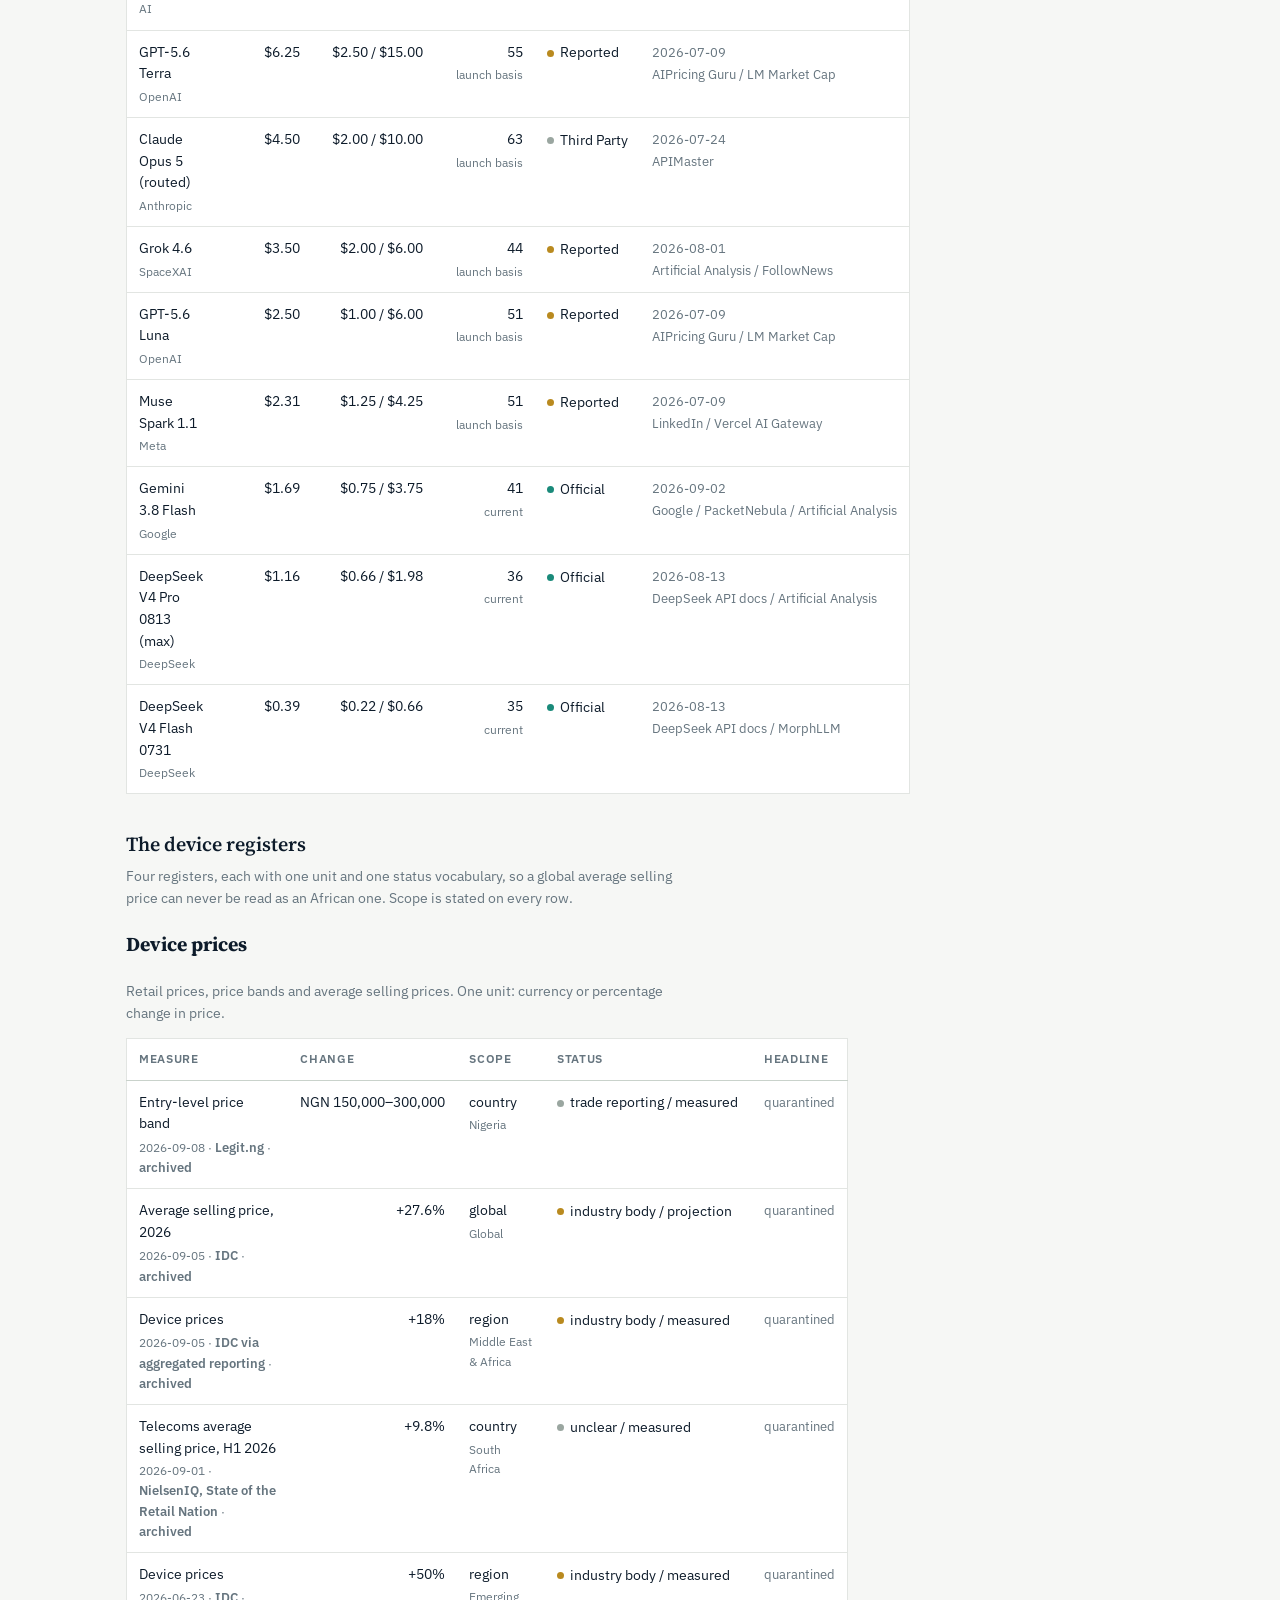
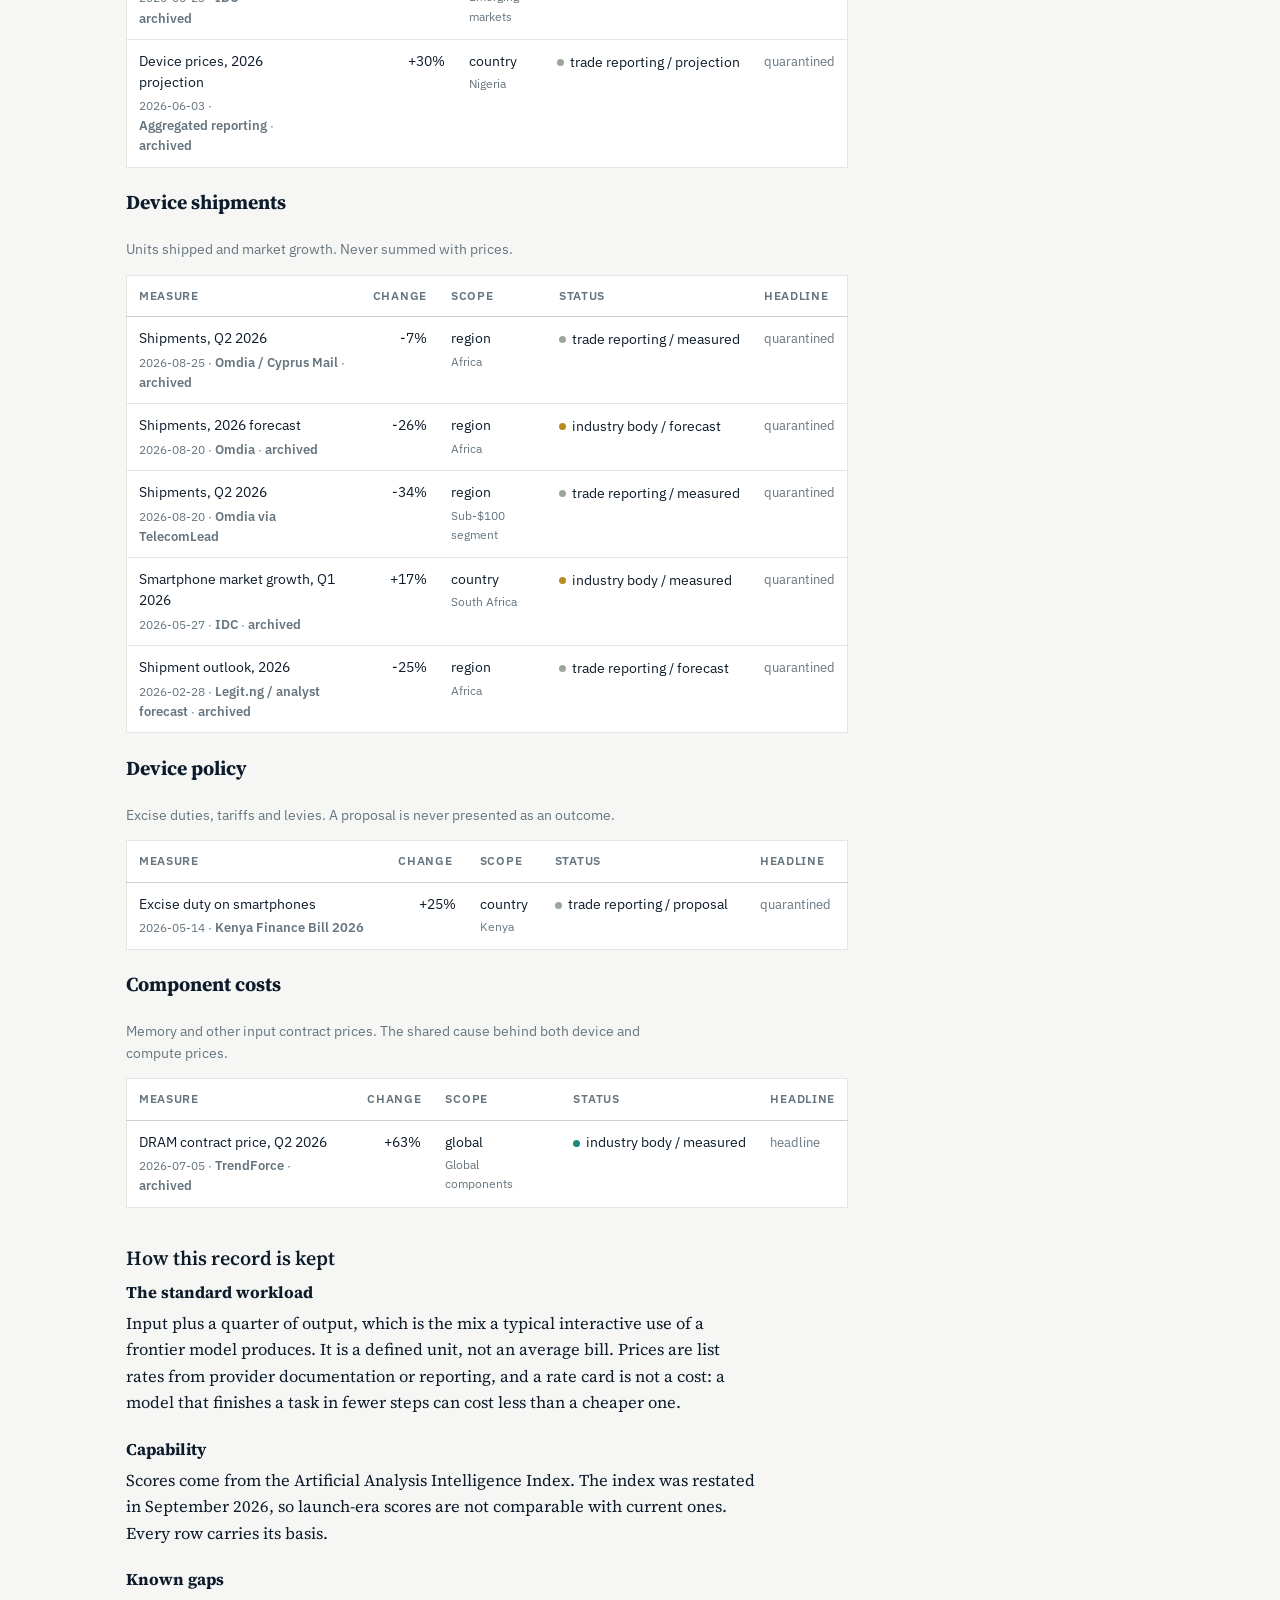
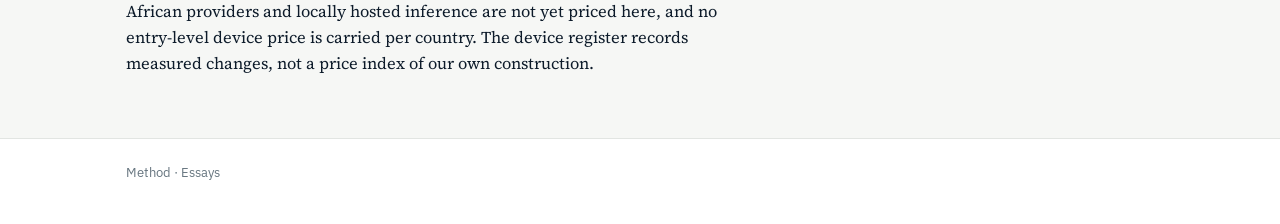
==== commit fce46bbf: "Whole site in the shareable-chart system Home (monitoring index), Infrastructure, Access, Jobs, Meth" ====
--- a/access.html
+++ b/access.html
@@ -51,7 +51,7 @@
         <h2>A month of moderate use, as a share of monthly income</h2>
         <p>The same basket of use priced against what people earn, model by country. This is the affordability question the register exists to answer</p>
       </div>
-      <a href="https://samuelajayi29-maker.github.io/observatory-v2-preview/charts/access-affordability.svg"><img src="charts/access-affordability.svg" alt="A grid of 13 models against 10 countries showing what a month of moderate use costs as a share of monthly income. The cheapest model on the grid costs 4.6% of monthly income and the dearest 268%, so affordability turns on which model a user picks, not only on where they live."></a>
+      <a href="https://samuelajayi29-maker.github.io/observatory-v2-preview/charts/access-affordability.svg"><img src="charts/access-affordability.svg" alt="A grid of 13 models against 10 countries showing what a month of moderate use costs as a share of monthly income. The cheapest model on the grid costs 4.6% of monthly income and the dearest 268%, so affordability turns on which model a user picks, not only on where they live. Across the countries with a statutory minimum wage, a month of moderate use costs between 4 and 1,899 hours of minimum-wage work."></a>
       <div class="frame-foot">
         <span>Share of monthly GNI per capita, Atlas method</span>
         <span class="dl">
@@ -60,7 +60,7 @@
           <a href="#embed">Embed</a>
         </span>
       </div>
-      <details class="datatable"><summary>Data table &mdash; the values plotted above (130 rows)</summary><table class="register"><thead><tr><th>Model</th><th>Country</th><th>Basket share of monthly income</th><th>Single workload share</th><th>Workload cost USD</th><th>Monthly GNI per capita USD</th><th>Formula version</th><th>Held back by</th></tr></thead><tbody><tr><td>Claude Fable 5.1</td><td>CIV</td><td>194.24%</td><td>9.71%</td><td>22.5000</td><td>231.67</td><td>A-1.0</td><td>missing FX rate or minimum wage</td></tr><tr><td>Claude Fable 5.1</td><td>EGY</td><td>165.64%</td><td>8.28%</td><td>22.5000</td><td>271.67</td><td>A-1.0</td><td>missing FX rate or minimum wage</td></tr><tr><td>Claude Fable 5.1</td><td>ETH</td><td>486.49%</td><td>24.32%</td><td>22.5000</td><td>92.50</td><td>A-1.0</td><td>missing FX rate or minimum wage</td></tr><tr><td>Claude Fable 5.1</td><td>GHA</td><td>205.32%</td><td>10.27%</td><td>22.5000</td><td>219.17</td><td>A-1.0</td><td>missing FX rate or minimum wage</td></tr><tr><td>Claude Fable 5.1</td><td>KEN</td><td>245.45%</td><td>12.27%</td><td>22.5000</td><td>183.33</td><td>A-1.0</td><td>missing FX rate or minimum wage</td></tr><tr><td>Claude Fable 5.1</td><td>MAR</td><td>123.85%</td><td>6.19%</td><td>22.5000</td><td>363.33</td><td>A-1.0</td><td>missing FX rate or minimum wage</td></tr><tr><td>Claude Fable 5.1</td><td>NGA</td><td>397.06%</td><td>19.85%</td><td>22.5000</td><td>113.33</td><td>A-1.0</td><td>missing FX rate or minimum wage</td></tr><tr><td>Claude Fable 5.1</td><td>RWA</td><td>469.57%</td><td>23.48%</td><td>22.5000</td><td>95.83</td><td>A-1.0</td><td>missing FX rate or minimum wage</td></tr><tr><td>Claude Fable 5.1</td><td>SEN</td><td>303.37%</td><td>15.17%</td><td>22.5000</td><td>148.33</td><td>A-1.0</td><td>missing FX rate or minimum wage</td></tr><tr><td>Claude Fable 5.1</td><td>ZAF</td><td>86.12%</td><td>4.31%</td><td>22.5000</td><td>522.50</td><td>A-1.0</td><td>missing FX rate or minimum wage</td></tr><tr><td>Claude Opus 5</td><td>CIV</td><td>97.12%</td><td>4.86%</td><td>11.2500</td><td>231.67</td><td>A-1.0</td><td>model price row is trade_reporting</td></tr><tr><td>Claude Opus 5</td><td>EGY</td><td>82.82%</td><td>4.14%</td><td>11.2500</td><td>271.67</td><td>A-1.0</td><td>model price row is trade_reporting</td></tr><tr><td>Claude Opus 5</td><td>ETH</td><td>243.24%</td><td>12.16%</td><td>11.2500</td><td>92.50</td><td>A-1.0</td><td>model price row is trade_reporting</td></tr><tr><td>Claude Opus 5</td><td>GHA</td><td>102.66%</td><td>5.13%</td><td>11.2500</td><td>219.17</td><td>A-1.0</td><td>model price row is trade_reporting</td></tr><tr><td>Claude Opus 5</td><td>KEN</td><td>122.73%</td><td>6.14%</td><td>11.2500</td><td>183.33</td><td>A-1.0</td><td>model price row is trade_reporting</td></tr><tr><td>Claude Opus 5</td><td>MAR</td><td>61.93%</td><td>3.10%</td><td>11.2500</td><td>363.33</td><td>A-1.0</td><td>model price row is trade_reporting</td></tr><tr><td>Claude Opus 5</td><td>NGA</td><td>198.53%</td><td>9.93%</td><td>11.2500</td><td>113.33</td><td>A-1.0</td><td>model price row is trade_reporting</td></tr><tr><td>Claude Opus 5</td><td>RWA</td><td>234.78%</td><td>11.74%</td><td>11.2500</td><td>95.83</td><td>A-1.0</td><td>model price row is trade_reporting</td></tr><tr><td>Claude Opus 5</td><td>SEN</td><td>151.69%</td><td>7.58%</td><td>11.2500</td><td>148.33</td><td>A-1.0</td><td>model price row is trade_reporting</td></tr><tr><td>Claude Opus 5</td><td>ZAF</td><td>43.06%</td><td>2.15%</td><td>11.2500</td><td>522.50</td><td>A-1.0</td><td>model price row is trade_reporting</td></tr><tr><td>Claude Opus 5 (routed)</td><td>CIV</td><td>38.85%</td><td>1.94%</td><td>4.5000</td><td>231.67</td><td>A-1.0</td><td>model price row is trade_reporting</td></tr><tr><td>Claude Opus 5 (routed)</td><td>EGY</td><td>33.13%</td><td>1.66%</td><td>4.5000</td><td>271.67</td><td>A-1.0</td><td>model price row is trade_reporting</td></tr><tr><td>Claude Opus 5 (routed)</td><td>ETH</td><td>97.30%</td><td>4.86%</td><td>4.5000</td><td>92.50</td><td>A-1.0</td><td>model price row is trade_reporting</td></tr><tr><td>Claude Opus 5 (routed)</td><td>GHA</td><td>41.06%</td><td>2.05%</td><td>4.5000</td><td>219.17</td><td>A-1.0</td><td>model price row is trade_reporting</td></tr></tbody></table><p class="sec-note">Showing 24 of 130 rows. The full series is in the downloadable CSV.</p></details>
+      <details class="datatable"><summary>Data table &mdash; the values plotted above (130 rows)</summary><table class="register"><thead><tr><th>Model</th><th>Country</th><th>Basket share of monthly income</th><th>Single workload share</th><th>Basket in minimum-wage hours</th><th>Single workload in hours</th><th>Currency</th><th>Workload cost USD</th><th>Monthly GNI per capita USD</th><th>Formula version</th><th>Held back by</th></tr></thead><tbody><tr><td>Claude Fable 5.1</td><td>CIV</td><td>194.24%</td><td>9.71%</td><td>595.2</td><td>29.76</td><td>XOF</td><td>22.5000</td><td>231.67</td><td>A-1.0</td><td>minimum-wage source is industry_body</td></tr><tr><td>Claude Fable 5.1</td><td>EGY</td><td>165.64%</td><td>8.28%</td><td>693.6</td><td>34.68</td><td>EGP</td><td>22.5000</td><td>271.67</td><td>A-1.0</td><td>headline eligible</td></tr><tr><td>Claude Fable 5.1</td><td>ETH</td><td>486.49%</td><td>24.32%</td><td></td><td></td><td></td><td>22.5000</td><td>92.50</td><td>A-1.0</td><td>no statutory minimum wage</td></tr><tr><td>Claude Fable 5.1</td><td>GHA</td><td>205.32%</td><td>10.27%</td><td>1,899.3</td><td>94.96</td><td>GHS</td><td>22.5000</td><td>219.17</td><td>A-1.0</td><td>minimum-wage source is trade_reporting</td></tr><tr><td>Claude Fable 5.1</td><td>KEN</td><td>245.45%</td><td>12.27%</td><td>629.6</td><td>31.48</td><td>KES</td><td>22.5000</td><td>183.33</td><td>A-1.0</td><td>headline eligible</td></tr><tr><td>Claude Fable 5.1</td><td>MAR</td><td>123.85%</td><td>6.19%</td><td>238.9</td><td>11.94</td><td>MAD</td><td>22.5000</td><td>363.33</td><td>A-1.0</td><td>headline eligible</td></tr><tr><td>Claude Fable 5.1</td><td>NGA</td><td>397.06%</td><td>19.85%</td><td>1,482.5</td><td>74.13</td><td>NGN</td><td>22.5000</td><td>113.33</td><td>A-1.0</td><td>minimum-wage source is industry_body</td></tr><tr><td>Claude Fable 5.1</td><td>RWA</td><td>469.57%</td><td>23.48%</td><td></td><td></td><td></td><td>22.5000</td><td>95.83</td><td>A-1.0</td><td>no statutory minimum wage</td></tr><tr><td>Claude Fable 5.1</td><td>SEN</td><td>303.37%</td><td>15.17%</td><td>695.2</td><td>34.76</td><td>XOF</td><td>22.5000</td><td>148.33</td><td>A-1.0</td><td>minimum-wage source is trade_reporting</td></tr><tr><td>Claude Fable 5.1</td><td>ZAF</td><td>86.12%</td><td>4.31%</td><td>241.2</td><td>12.06</td><td>ZAR</td><td>22.5000</td><td>522.50</td><td>A-1.0</td><td>headline eligible</td></tr><tr><td>Claude Opus 5</td><td>CIV</td><td>97.12%</td><td>4.86%</td><td>297.6</td><td>14.88</td><td>XOF</td><td>11.2500</td><td>231.67</td><td>A-1.0</td><td>model price row is trade_reporting</td></tr><tr><td>Claude Opus 5</td><td>EGY</td><td>82.82%</td><td>4.14%</td><td>346.8</td><td>17.34</td><td>EGP</td><td>11.2500</td><td>271.67</td><td>A-1.0</td><td>model price row is trade_reporting</td></tr><tr><td>Claude Opus 5</td><td>ETH</td><td>243.24%</td><td>12.16%</td><td></td><td></td><td></td><td>11.2500</td><td>92.50</td><td>A-1.0</td><td>model price row is trade_reporting</td></tr><tr><td>Claude Opus 5</td><td>GHA</td><td>102.66%</td><td>5.13%</td><td>949.6</td><td>47.48</td><td>GHS</td><td>11.2500</td><td>219.17</td><td>A-1.0</td><td>model price row is trade_reporting</td></tr><tr><td>Claude Opus 5</td><td>KEN</td><td>122.73%</td><td>6.14%</td><td>314.8</td><td>15.74</td><td>KES</td><td>11.2500</td><td>183.33</td><td>A-1.0</td><td>model price row is trade_reporting</td></tr><tr><td>Claude Opus 5</td><td>MAR</td><td>61.93%</td><td>3.10%</td><td>119.4</td><td>5.97</td><td>MAD</td><td>11.2500</td><td>363.33</td><td>A-1.0</td><td>model price row is trade_reporting</td></tr><tr><td>Claude Opus 5</td><td>NGA</td><td>198.53%</td><td>9.93%</td><td>741.3</td><td>37.06</td><td>NGN</td><td>11.2500</td><td>113.33</td><td>A-1.0</td><td>model price row is trade_reporting</td></tr><tr><td>Claude Opus 5</td><td>RWA</td><td>234.78%</td><td>11.74%</td><td></td><td></td><td></td><td>11.2500</td><td>95.83</td><td>A-1.0</td><td>model price row is trade_reporting</td></tr><tr><td>Claude Opus 5</td><td>SEN</td><td>151.69%</td><td>7.58%</td><td>347.6</td><td>17.38</td><td>XOF</td><td>11.2500</td><td>148.33</td><td>A-1.0</td><td>model price row is trade_reporting</td></tr><tr><td>Claude Opus 5</td><td>ZAF</td><td>43.06%</td><td>2.15%</td><td>120.6</td><td>6.03</td><td>ZAR</td><td>11.2500</td><td>522.50</td><td>A-1.0</td><td>model price row is trade_reporting</td></tr><tr><td>Claude Opus 5 (routed)</td><td>CIV</td><td>38.85%</td><td>1.94%</td><td>119.0</td><td>5.95</td><td>XOF</td><td>4.5000</td><td>231.67</td><td>A-1.0</td><td>model price row is trade_reporting</td></tr><tr><td>Claude Opus 5 (routed)</td><td>EGY</td><td>33.13%</td><td>1.66%</td><td>138.7</td><td>6.94</td><td>EGP</td><td>4.5000</td><td>271.67</td><td>A-1.0</td><td>model price row is trade_reporting</td></tr><tr><td>Claude Opus 5 (routed)</td><td>ETH</td><td>97.30%</td><td>4.86%</td><td></td><td></td><td></td><td>4.5000</td><td>92.50</td><td>A-1.0</td><td>model price row is trade_reporting</td></tr><tr><td>Claude Opus 5 (routed)</td><td>GHA</td><td>41.06%</td><td>2.05%</td><td>379.9</td><td>18.99</td><td>GHS</td><td>4.5000</td><td>219.17</td><td>A-1.0</td><td>model price row is trade_reporting</td></tr></tbody></table><p class="sec-note">Showing 24 of 130 rows. The full series is in the downloadable CSV.</p></details>
     </div>
     
     <div class="frame">
